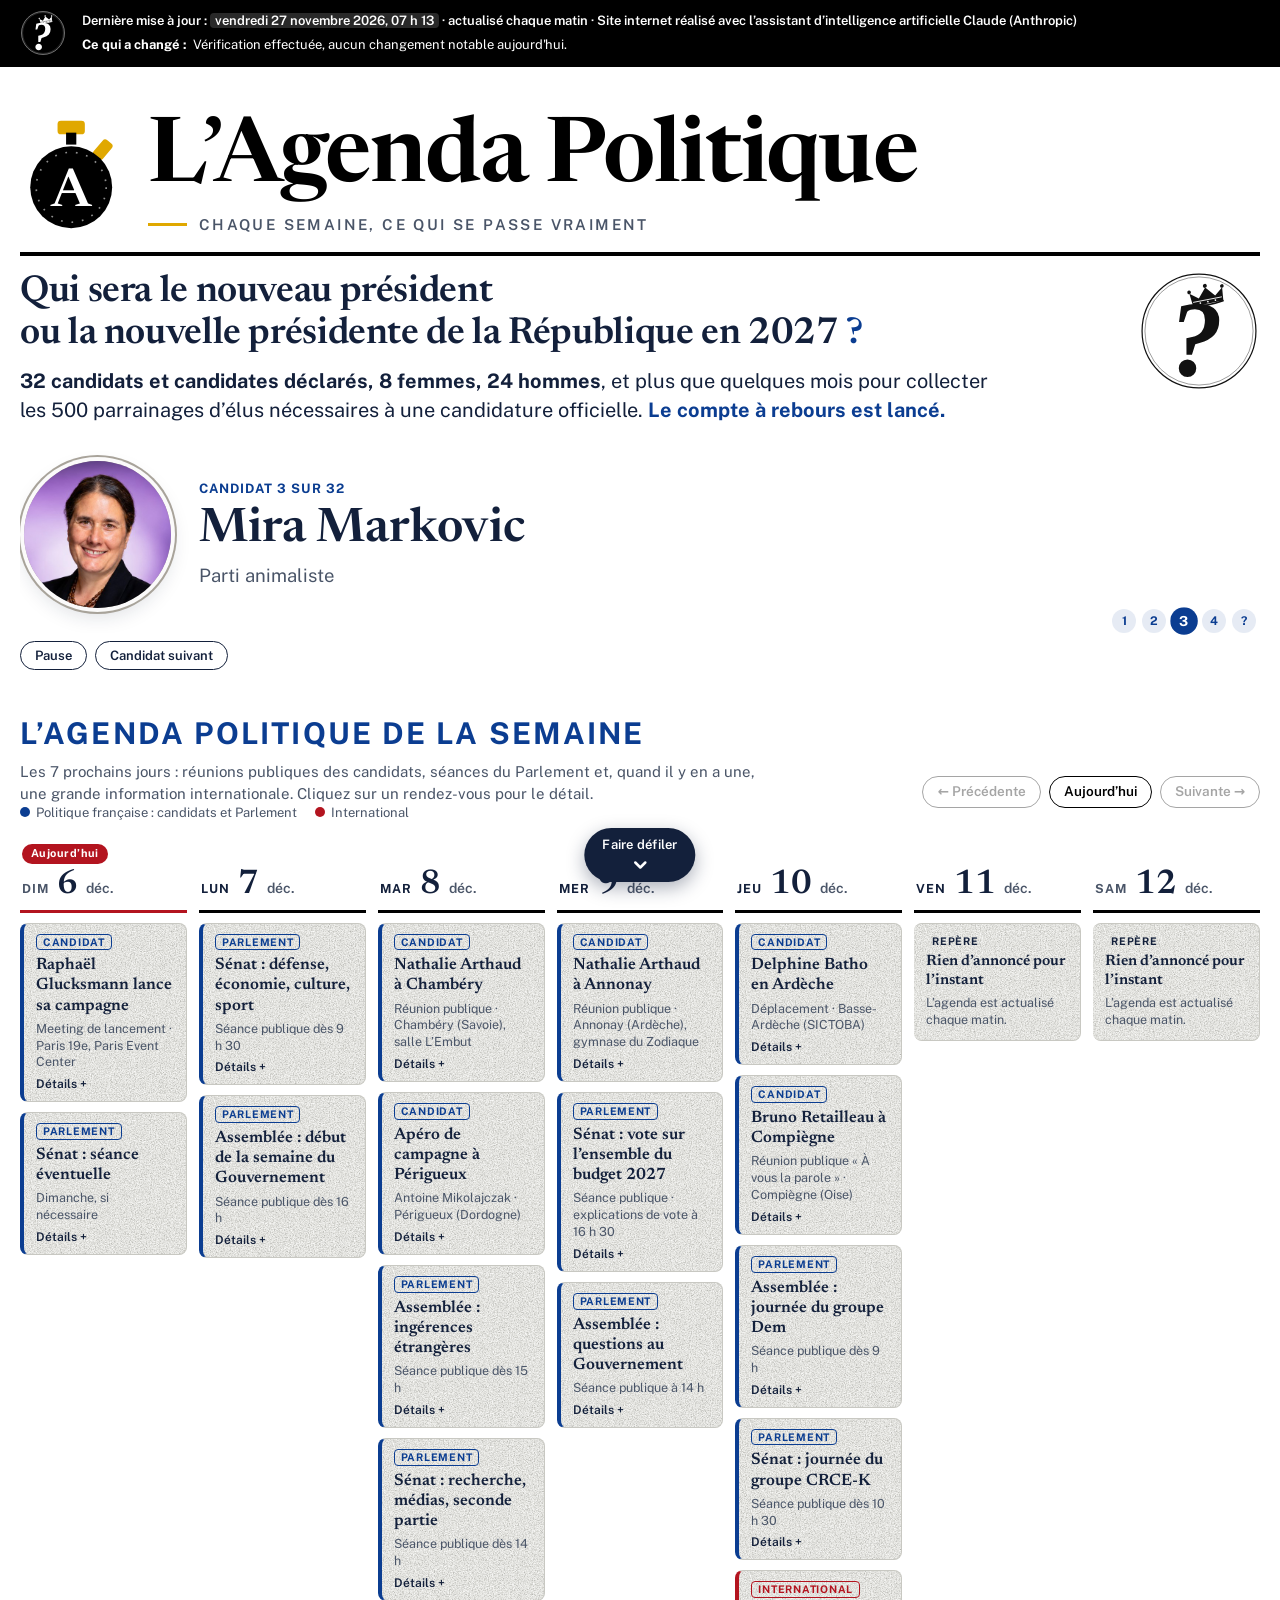
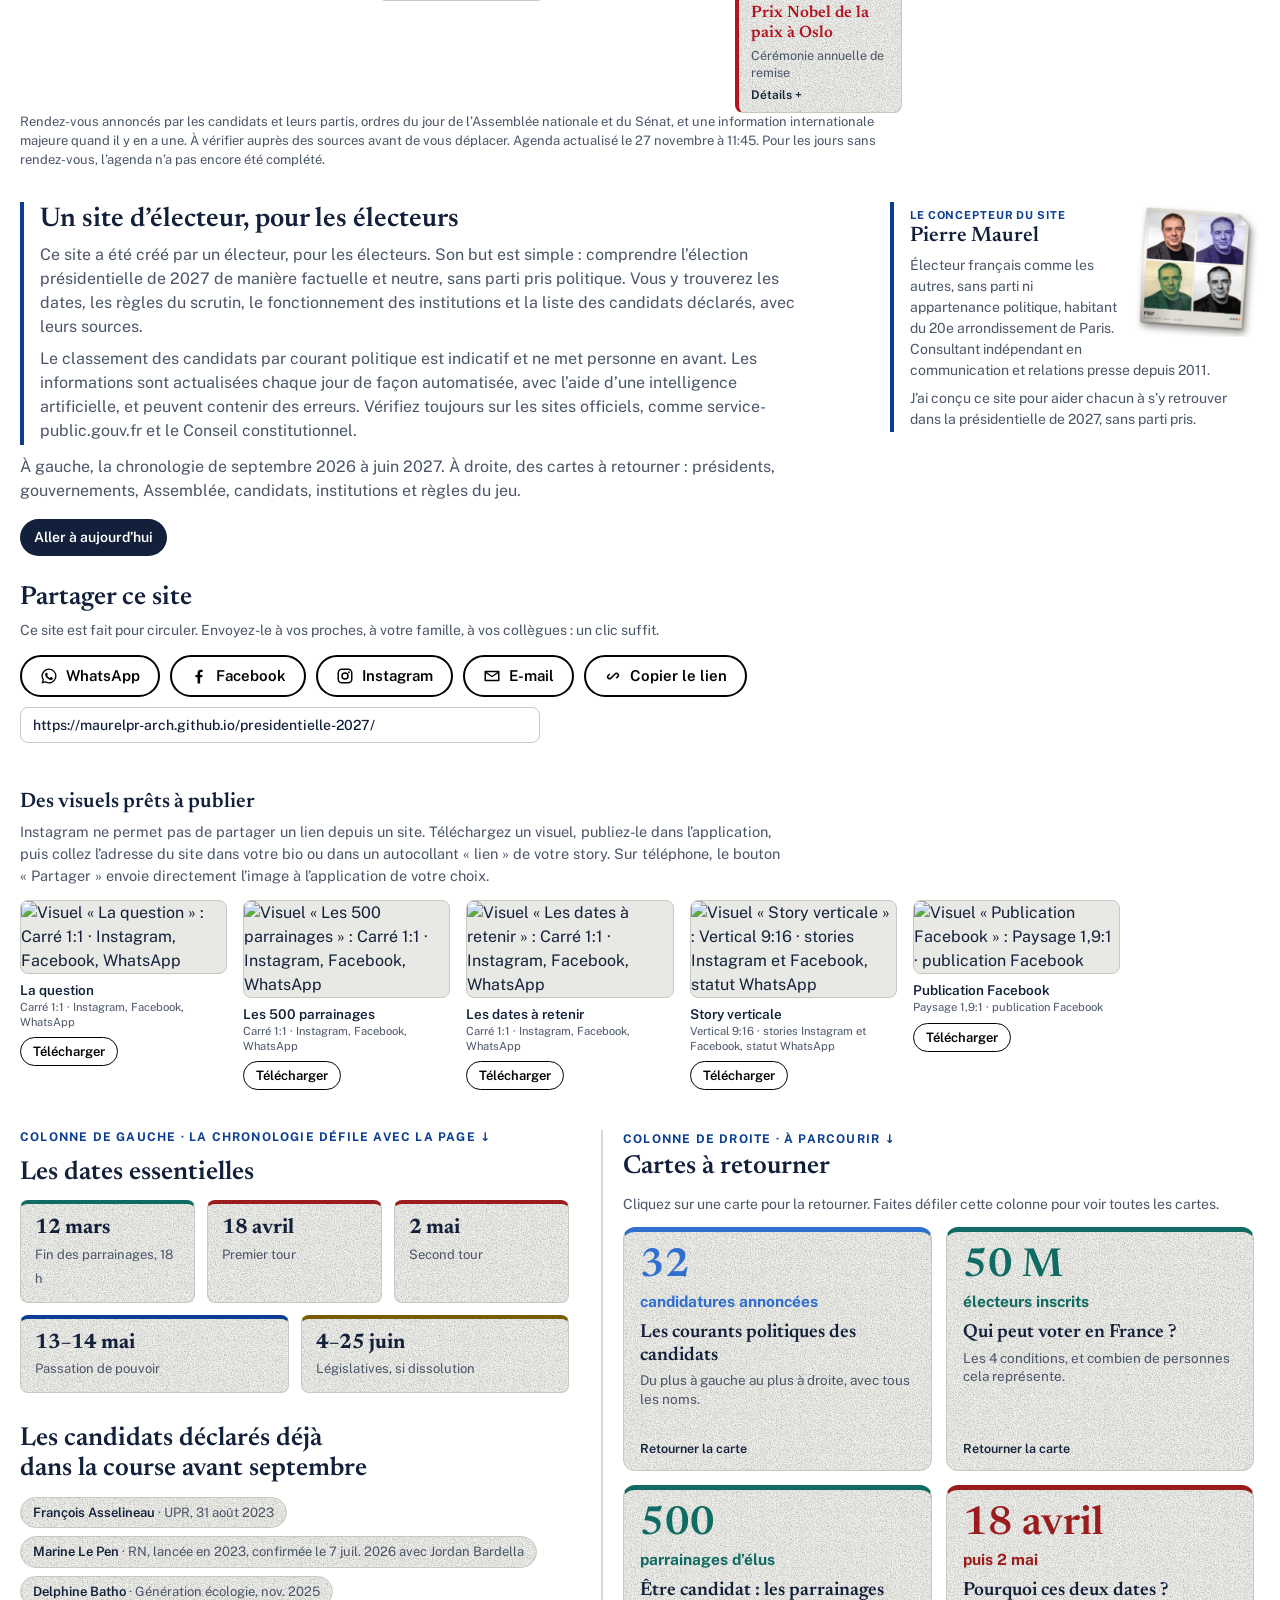
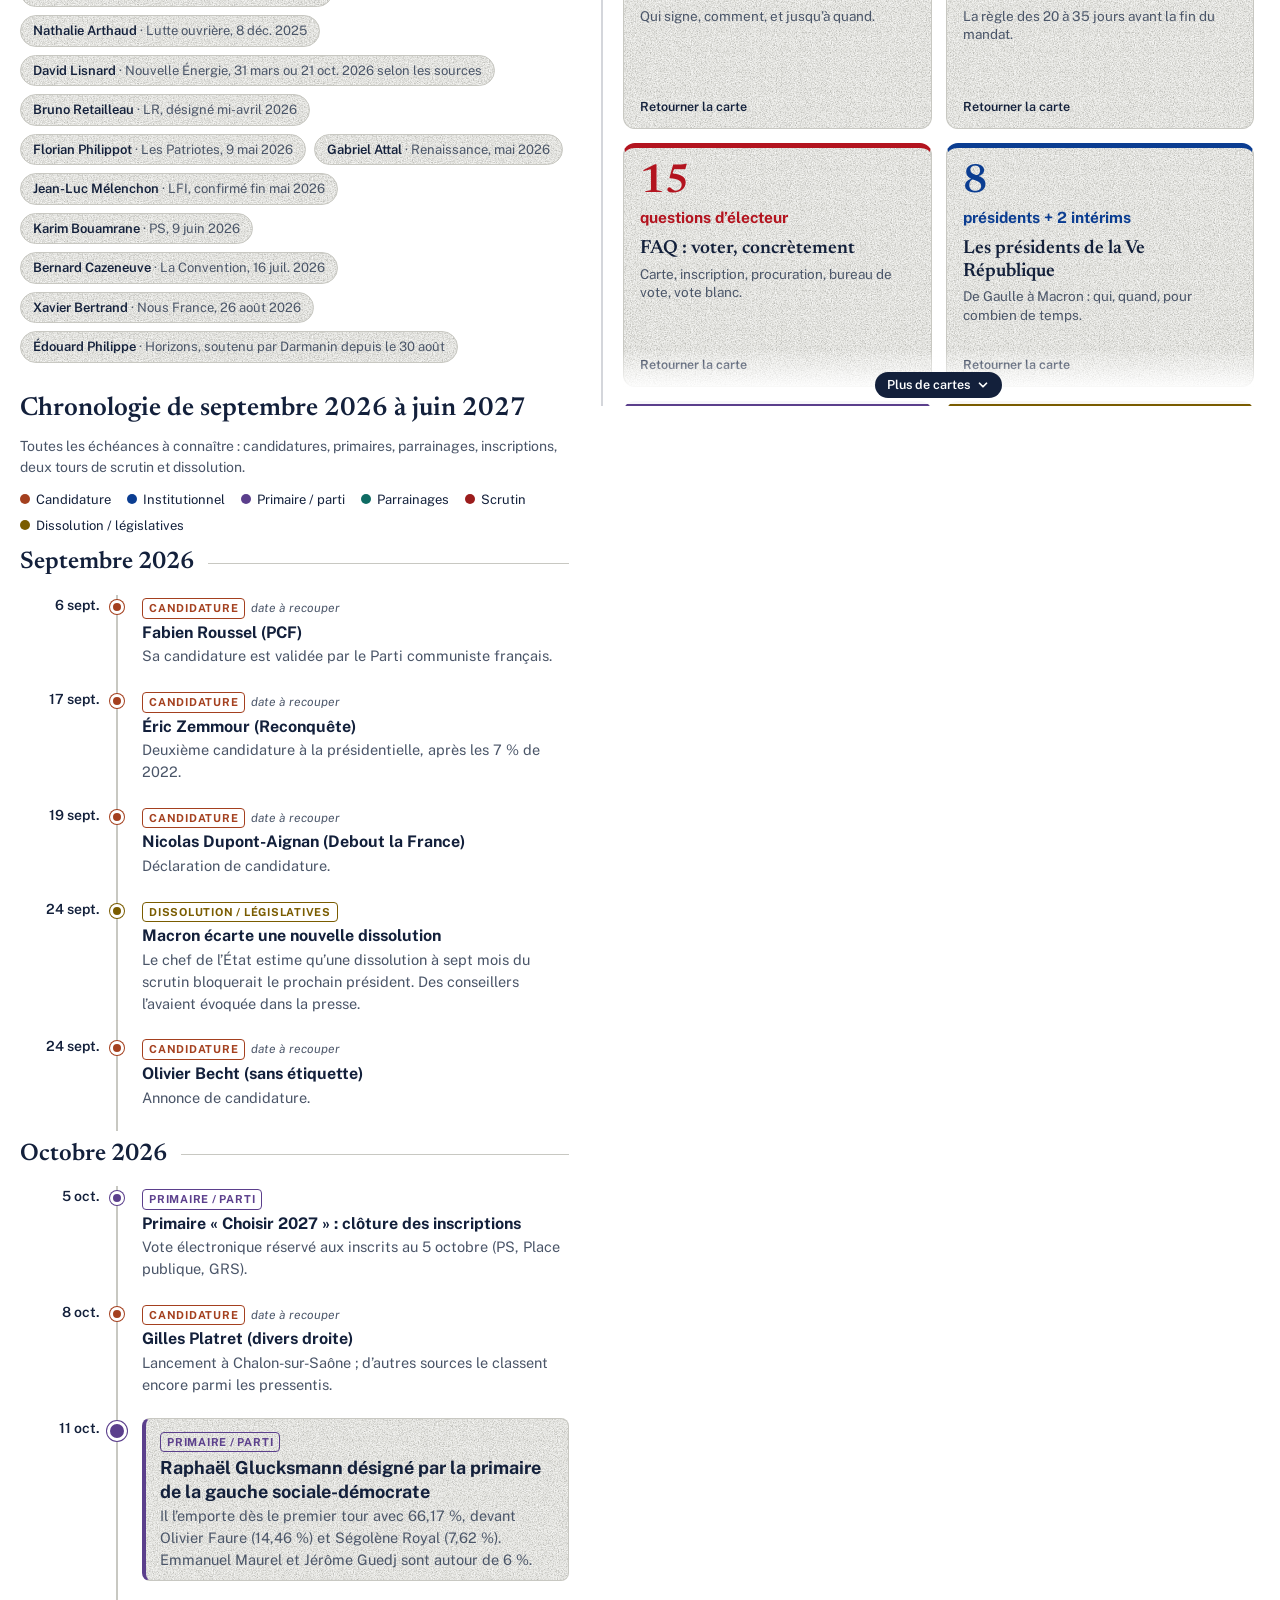
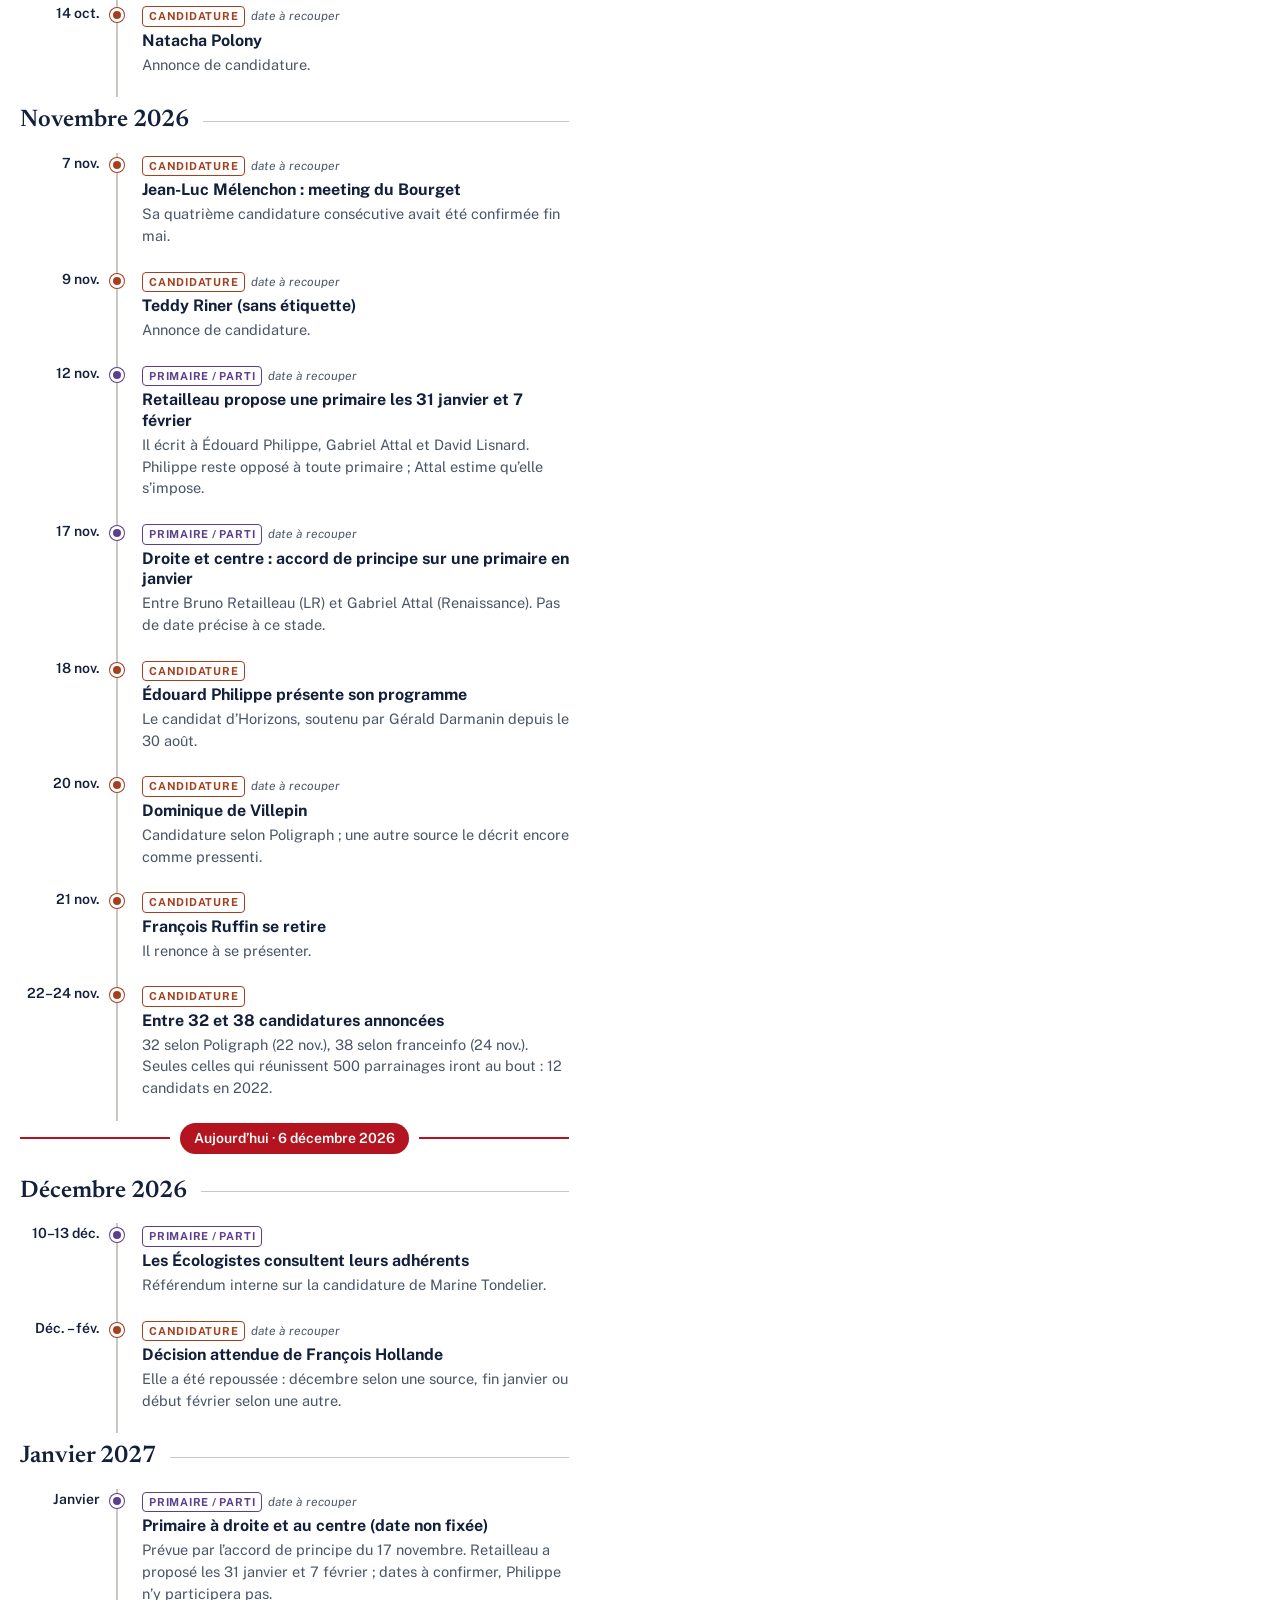
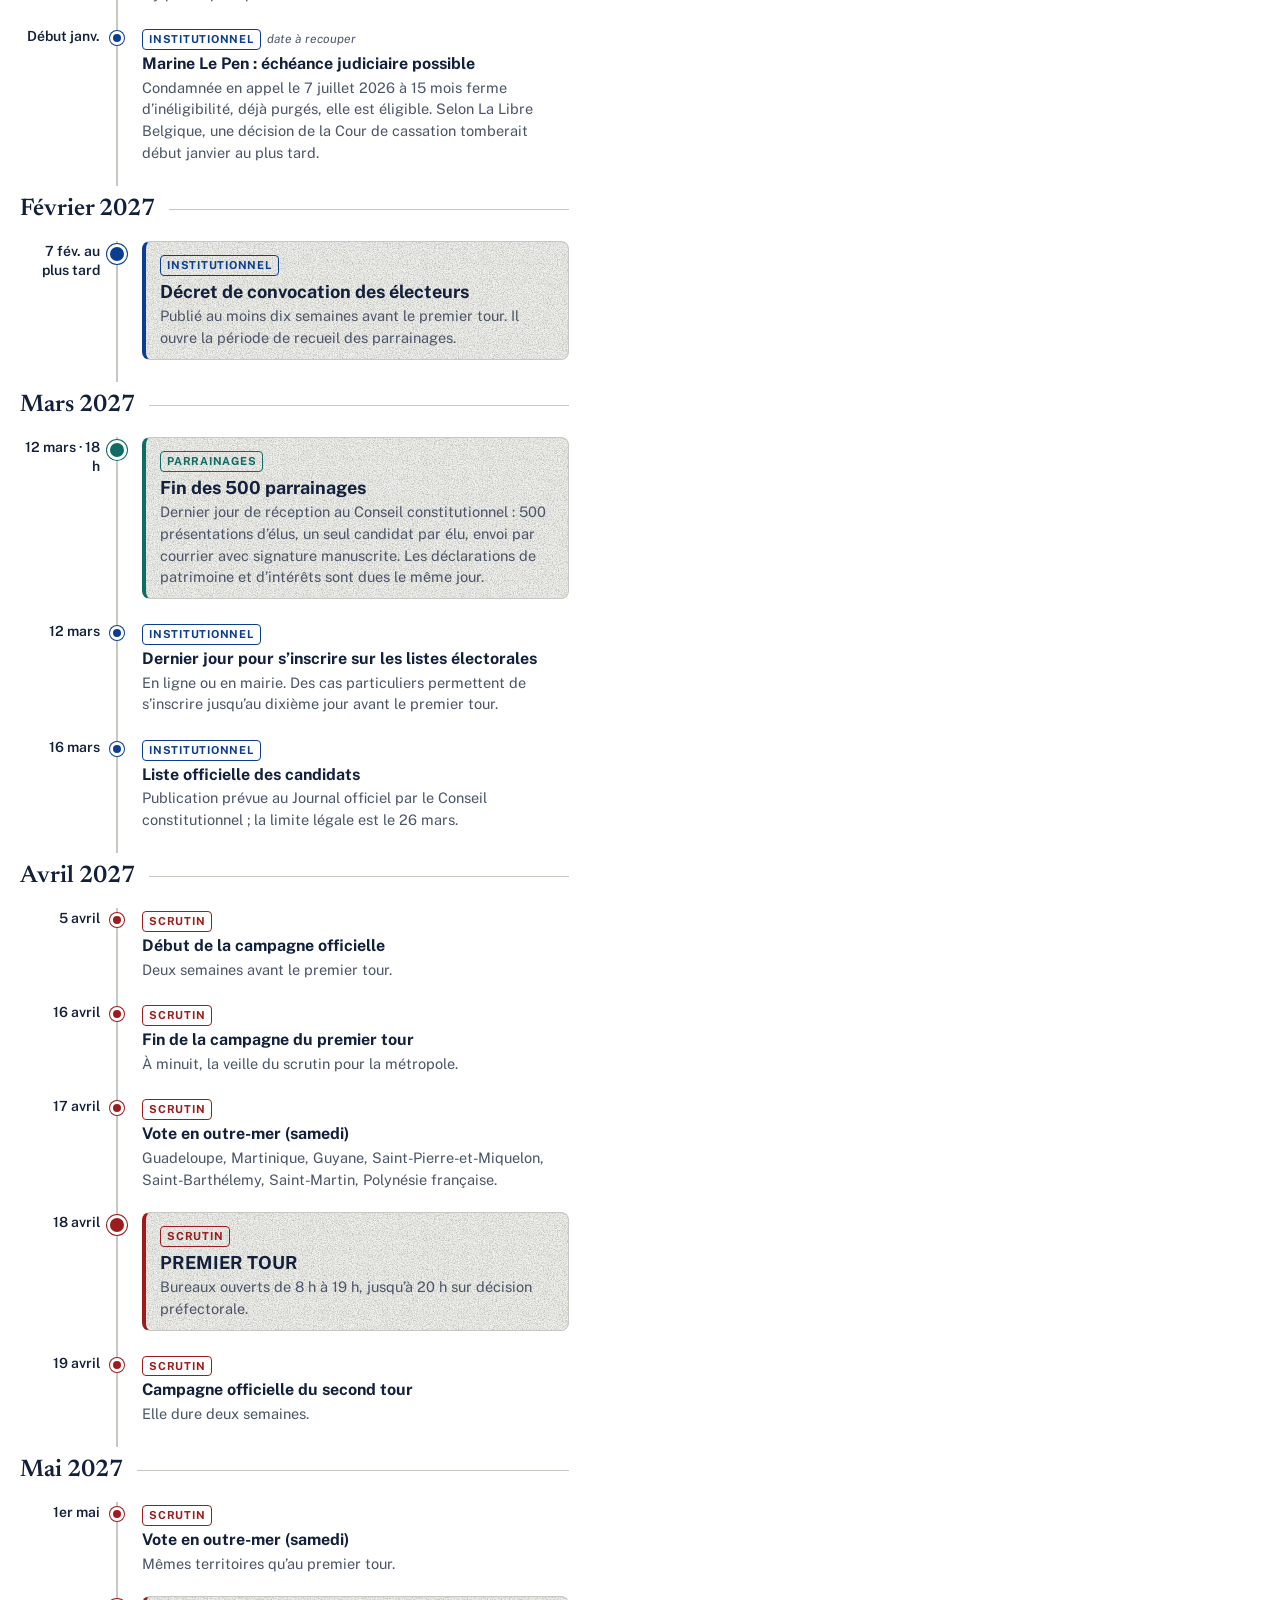
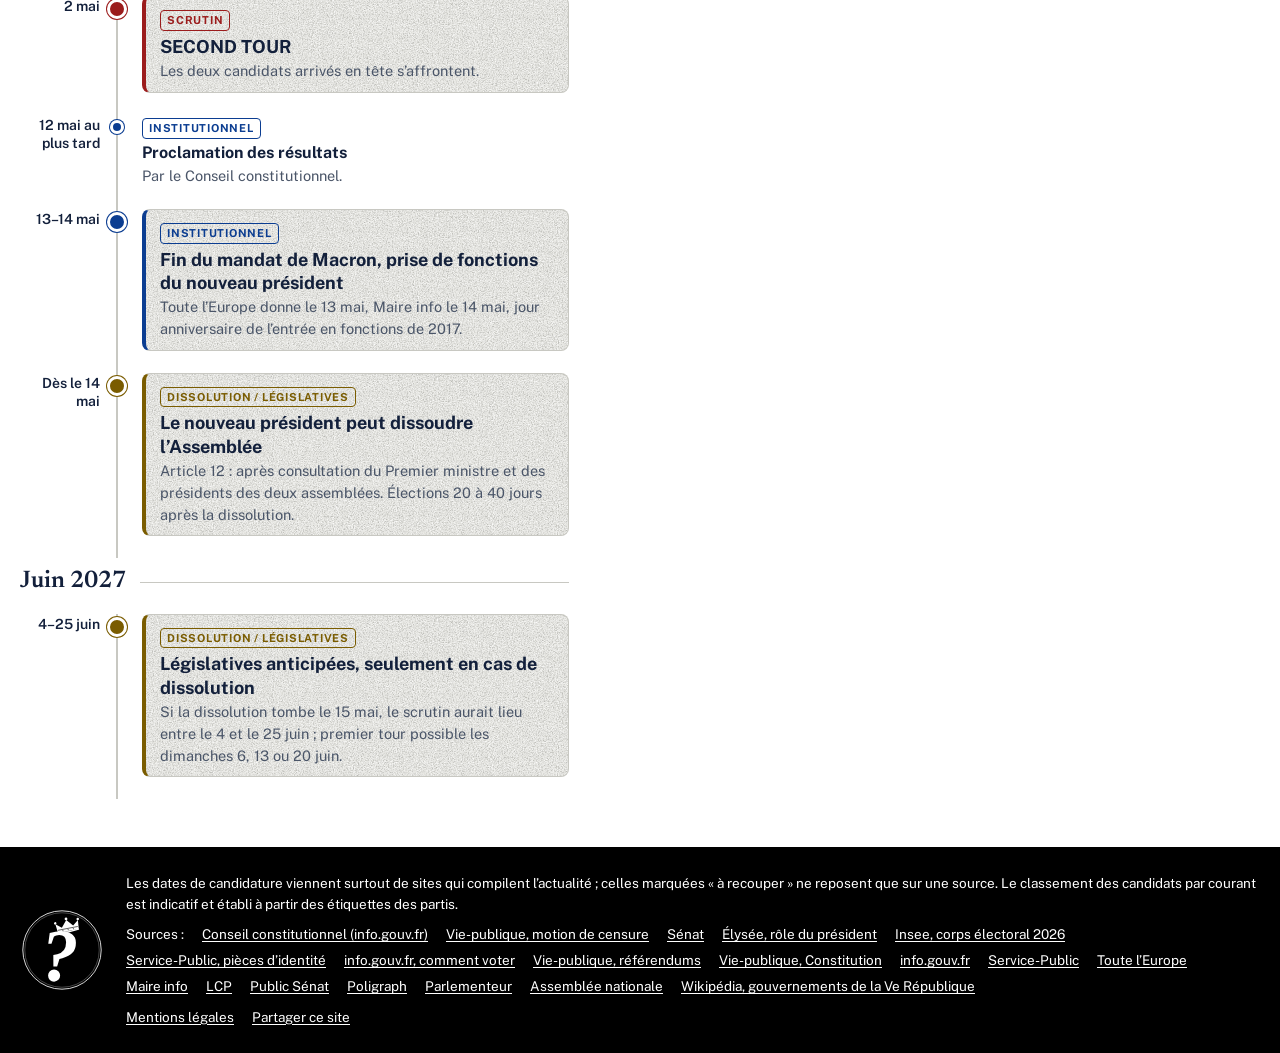
==== index.html @ 16ecc201 "Le macaron devient un chronomètre noir avec boutons dorés Co-Authored-By: Claude Sonnet 5.5 <noreply" ====
<!DOCTYPE html>
<html lang="fr">
<head>
<meta charset="utf-8">
<meta name="viewport" content="width=device-width, initial-scale=1">
<title>Présidentielle 2027 : un site d’électeurs pour les électeurs</title>
<meta name="description" content="Qui sera le nouveau président ou la nouvelle présidente de la République en 2027 ? Les dates, les règles, les candidats déclarés et les institutions, de façon factuelle et neutre.">
<link rel="canonical" href="https://maurelpr-arch.github.io/presidentielle-2027/">
<meta property="og:type" content="website">
<meta property="og:locale" content="fr_FR">
<meta property="og:site_name" content="Un site d’électeurs pour les électeurs">
<meta property="og:title" content="Qui sera le prochain président de la République en 2027 ?">
<meta property="og:description" content="32 candidats déclarés, 500 parrainages à réunir, premier tour le 18 avril. Un site d’électeurs pour les électeurs, factuel et neutre.">
<meta property="og:url" content="https://maurelpr-arch.github.io/presidentielle-2027/">
<meta property="og:image" content="https://maurelpr-arch.github.io/presidentielle-2027/partage/visuel-facebook-paysage.jpg">
<meta property="og:image:width" content="1200">
<meta property="og:image:height" content="630">
<meta property="og:image:alt" content="Qui sera le prochain président de la République ? Logo : un point d’interrogation couronné.">
<meta name="twitter:card" content="summary_large_image">
<link rel="icon" type="image/svg+xml" href="favicon.svg">
<link rel="preconnect" href="https://fonts.googleapis.com">
<link rel="preconnect" href="https://fonts.gstatic.com" crossorigin>
<link href="https://fonts.googleapis.com/css2?family=Newsreader:opsz,wght@6..72,500;6..72,600&family=Public+Sans:wght@400;500;600;700&display=swap" rel="stylesheet">
<style>
/* Plan: papier gris-bleu, encre marine, accent bleu républicain, rouge pour "aujourd'hui".
   Mise en page: chronologie à gauche (défile avec la page), cartes retournables à droite (colonne fixe). */
:root{
  color-scheme: light;
  --bg:#FBF1EC; --card:#FFFFFF; --ink:#13203B; --muted:#4A5568; --line:#D5DAE3;
  --accent:#0B3D91; --red:#B3141F;
  --display:'Newsreader',Georgia,'Times New Roman',serif;
  --body:'Public Sans',system-ui,-apple-system,'Segoe UI',sans-serif;
}
*{box-sizing:border-box}
html{scroll-behavior:smooth}
body{margin:0;background-color:var(--bg);background-image:radial-gradient(900px 600px at 0% 0%,#F9D3DE 0%,transparent 70%),radial-gradient(900px 650px at 100% 5%,#D9D3F6 0%,transparent 70%),radial-gradient(1000px 700px at 0% 100%,#CFEEE0 0%,transparent 70%),radial-gradient(900px 700px at 100% 100%,#FDE0BA 0%,transparent 70%);background-attachment:fixed;color:var(--ink);font-family:var(--body);font-size:16px;line-height:1.5}
h1,h2,h3{font-family:var(--display);font-weight:600;line-height:1.15;text-wrap:balance;margin:0}
a{color:var(--accent)}
:focus-visible{outline:3px solid #F2B90F;outline-offset:2px}
.wrap{max-width:1400px;margin:0 auto;padding:32px 20px 64px}
header.top{display:flex;flex-direction:column;gap:10px;margin-bottom:28px;max-width:860px}
.eyebrow{font-size:13px;letter-spacing:.1em;text-transform:uppercase;font-weight:700;color:var(--accent)}
header.top h1{font-size:clamp(32px,5vw,52px)}
header.top p{margin:0;font-size:18px;color:var(--muted)}
.jump{align-self:flex-start;display:inline-block;margin-top:6px;padding:8px 14px;border-radius:999px;background:var(--ink);color:#fff;text-decoration:none;font-weight:600;font-size:14px}
.layout{display:grid;grid-template-columns:minmax(0,5fr) minmax(0,6fr);gap:32px;align-items:start}
.col-left{display:flex;flex-direction:column;gap:32px;min-width:0}
.col-right{min-width:0;position:sticky;top:12px;max-height:calc(100vh - 24px);overflow:auto;padding:2px 6px 2px 2px}
.section-h{font-size:26px;margin-bottom:12px}
.sub{font-size:14px;color:var(--muted);margin:0 0 12px}

/* dates essentielles */
.keys{display:flex;flex-wrap:wrap;gap:12px}
.key{flex:1 1 140px;min-width:0;background:var(--card);border:1px solid var(--line);border-top:4px solid var(--k);border-radius:8px;padding:12px 14px}
.key b{display:block;font-family:var(--display);font-size:21px;line-height:1.2}
.key span{font-size:13px;color:var(--muted)}
.chips{display:flex;flex-wrap:wrap;gap:8px}
.chip{background:var(--card);border:1px solid var(--line);border-radius:999px;padding:5px 12px;font-size:13px}
.chip b{font-weight:600}.chip span{color:var(--muted)}

/* chronologie */
.legend{display:flex;flex-wrap:wrap;gap:6px 16px;font-size:13px;margin-bottom:14px}
.legend i{display:inline-block;width:10px;height:10px;border-radius:50%;margin-right:6px;vertical-align:baseline}
.month{display:flex;align-items:center;gap:14px;margin:10px 0 18px}
.month h3{font-size:24px;white-space:nowrap}.month hr{flex:1;border:0;height:1px;background:var(--line);margin:0}
.today{display:flex;align-items:center;gap:10px;margin:2px 0 24px;scroll-margin-top:16px}
.today hr{flex:1;border:0;height:2px;background:var(--red);margin:0}
.today span{background:var(--red);color:#fff;font-weight:600;font-size:14px;border-radius:999px;padding:5px 14px;white-space:nowrap}
.ev{display:flex}
.ev .d{width:96px;flex:none;text-align:right;padding:1px 16px 0 0;font-weight:600;font-size:14px;line-height:1.3}
.ev .r{position:relative;flex:1;min-width:0;border-left:2px solid var(--line);padding:0 0 22px 24px}
.ev .dot{position:absolute;box-sizing:border-box;border-radius:50%;border:3px solid var(--bg);background:var(--c);box-shadow:0 0 0 1px var(--c);left:-8px;top:5px;width:14px;height:14px}
.ev.major .dot{width:20px;height:20px;left:-11px;top:3px}
.ev .box{padding-top:0}
.ev.major .box{background:var(--card);border:1px solid var(--line);border-left:4px solid var(--c);border-radius:8px;padding:10px 14px}
.tag{display:inline-block;font-size:11px;letter-spacing:.07em;text-transform:uppercase;font-weight:700;color:var(--c);border:1px solid var(--c);border-radius:4px;padding:1px 6px;margin-bottom:4px}
.recheck{font-size:12px;font-style:italic;color:var(--muted);margin-left:6px}
.ev h4{margin:0;font-size:16px;line-height:1.3}.ev.major h4{font-size:18px}
.ev p{margin:2px 0 0;font-size:14.5px;color:var(--muted)}

/* cartes retournables */
.flips{display:grid;grid-template-columns:repeat(2,minmax(0,1fr));gap:14px}
.flip{perspective:1600px;height:218px;transition:height .45s ease}
.flip.is-flipped{grid-column:1/-1;height:min(600px,calc(100vh - 56px))}
.flip-inner{position:relative;width:100%;height:100%;transform-style:preserve-3d;transition:transform .6s ease}
.flip.is-flipped .flip-inner{transform:rotateY(180deg)}
.face{position:absolute;inset:0;border-radius:12px;background:var(--card);border:1px solid var(--line);backface-visibility:hidden;-webkit-backface-visibility:hidden;overflow:hidden}
.front{border-top:5px solid var(--a)}
.front-btn{all:unset;box-sizing:border-box;cursor:pointer;display:flex;flex-direction:column;gap:2px;width:100%;height:100%;padding:14px 16px 12px}
.front-btn:hover .fhint{color:var(--accent);text-decoration:underline}
.front-btn:focus-visible{outline:3px solid #F2B90F;outline-offset:-3px;border-radius:8px}
.fig{font-family:var(--display);font-weight:600;font-size:40px;line-height:1.05;color:var(--a)}
.figl{font-size:12px;letter-spacing:.06em;text-transform:uppercase;font-weight:700;color:var(--muted)}
.ft{font-family:var(--display);font-weight:600;font-size:19px;line-height:1.2;margin-top:8px}
.fteaser{font-size:13.5px;color:var(--muted);line-height:1.4;margin-top:2px}
.fhint{margin-top:auto;font-size:12.5px;font-weight:600;color:var(--ink)}
.back{transform:rotateY(180deg);display:flex;flex-direction:column;border-top:5px solid var(--a)}
.bh{display:flex;align-items:center;justify-content:space-between;gap:12px;padding:12px 16px;border-bottom:1px solid var(--line)}
.bh h3{font-size:21px}
.close{all:unset;cursor:pointer;box-sizing:border-box;font-size:14px;font-weight:600;padding:7px 14px;border:1px solid var(--ink);border-radius:999px}
.close:hover{background:var(--ink);color:#fff}.close:focus-visible{outline:3px solid #F2B90F;outline-offset:2px}
.bb{flex:1;overflow:auto;padding:14px 16px 18px;font-size:15px}
.bb p{margin:0 0 10px}.bb ul{margin:0 0 10px;padding-left:20px}.bb li{margin-bottom:4px}
.bb h4{font-family:var(--display);font-size:17px;margin:14px 0 6px}
.note{font-size:13px;color:var(--muted)}
.row{display:flex;gap:10px;padding:8px 0;border-bottom:1px solid var(--line)}
.row:last-child{border-bottom:0}
.row .n{font-weight:600}
.row .m{font-size:13.5px;color:var(--muted)}
.row.interim{color:var(--muted);font-style:italic}
.gov-group{font-family:var(--display);font-weight:600;font-size:16px;margin:14px 0 4px;padding-top:8px;border-top:2px solid var(--ink)}
.gov-group:first-of-type{margin-top:6px}
.gov{display:grid;grid-template-columns:minmax(0,1.3fr) minmax(0,1.2fr) minmax(0,1fr);gap:8px;align-items:center;padding:5px 0;border-bottom:1px solid var(--line);font-size:14px}
.gov small{color:var(--muted);font-size:13px}
.bar{height:8px;border-radius:4px;background:#E7EAF1;position:relative}
.bar i{position:absolute;left:0;top:0;bottom:0;border-radius:4px 4px 4px 4px;background:var(--a)}
.gov .cnt{display:flex;align-items:center;gap:8px}.gov .cnt b{min-width:24px;text-align:right;font-variant-numeric:tabular-nums}.gov .cnt .bar{flex:1}
.stats{display:flex;flex-wrap:wrap;gap:8px;margin-bottom:6px}
.stat{background:#EEF1F7;border-radius:8px;padding:8px 12px;font-size:13px}.stat b{display:block;font-size:20px;font-family:var(--display)}

/* donuts */
.dwrap{display:flex;flex-wrap:wrap;gap:20px;align-items:flex-start}
.donut{position:relative;width:min(260px,100%);flex:none}
.donut svg{display:block;width:100%;height:auto}
.donut .seg{cursor:pointer;transition:opacity .15s}
.donut.hasfocus .seg:not(.on){opacity:.3}
.dcenter{position:absolute;inset:0;display:flex;flex-direction:column;align-items:center;justify-content:center;text-align:center;pointer-events:none;padding:0 62px}
.dcenter b{font-family:var(--display);font-size:22px;line-height:1.15}.dcenter span{font-size:12.5px;color:var(--muted);line-height:1.3}
.dlegend{flex:1 1 220px;min-width:0;display:flex;flex-direction:column;gap:2px}
.lg{all:unset;cursor:pointer;box-sizing:border-box;display:grid;grid-template-columns:14px minmax(0,1fr) auto auto;gap:8px;align-items:center;padding:5px 6px;border-radius:6px;font-size:14px;width:100%}
.lg:hover,.lg.on{background:#EAEEF6}.lg:focus-visible{outline:3px solid #F2B90F;outline-offset:-2px}
.lg i{width:14px;height:14px;border-radius:3px;background:var(--c)}
.lg em{font-style:normal;color:var(--muted);font-size:12.5px;display:block}
.lg b{font-variant-numeric:tabular-nums;text-align:right}.lg span.p{font-size:12.5px;color:var(--muted);min-width:42px;text-align:right;font-variant-numeric:tabular-nums}
.cgroup{margin-top:14px}
.cgroup h4{display:flex;align-items:center;gap:8px;margin:0 0 6px;font-size:16px}
.cgroup h4 i{width:14px;height:14px;border-radius:3px;background:var(--c);display:inline-block}
.cgroup h4 span{font-family:var(--body);font-weight:500;font-size:13px;color:var(--muted)}
.hbar{display:grid;grid-template-columns:120px minmax(0,1fr) 54px;gap:8px;align-items:center;padding:3px 0;font-size:14px}
.hbar .bar{height:14px}.hbar b{text-align:right;font-variant-numeric:tabular-nums;font-weight:600}
.src{font-size:12.5px;color:var(--muted)}
footer.foot{margin-top:40px;border-top:1px solid var(--line);padding-top:18px;font-size:13.5px;color:var(--muted);display:flex;flex-direction:column;gap:8px}
footer.foot .links{display:flex;flex-wrap:wrap;gap:6px 18px}

@media (max-width:1000px){
  .layout{grid-template-columns:minmax(0,1fr)}
  .col-right{position:static;max-height:none;overflow:visible;order:-1;padding:0}
}
@media (max-width:560px){
  .flips{grid-template-columns:minmax(0,1fr)}
  .ev .d{width:76px;padding-right:10px;font-size:13px}
  .gov{grid-template-columns:minmax(0,1fr) minmax(0,1fr)}.gov .cnt{grid-column:1/-1}
  .hbar{grid-template-columns:96px minmax(0,1fr) 50px}
}
@media (prefers-reduced-motion:reduce){
  html{scroll-behavior:auto}
  .flip,.flip-inner,.donut .seg{transition:none}
}

.faq details{border-bottom:1px solid var(--line);padding:2px 0}
.faq summary{cursor:pointer;font-weight:600;padding:9px 0;list-style:none;display:flex;gap:10px;align-items:baseline}
.faq summary::-webkit-details-marker{display:none}
.faq summary::before{content:"+";font-family:var(--display);font-size:20px;line-height:1;width:14px;color:var(--accent);flex:none}
.faq details[open] summary::before{content:"\2212"}
.faq summary:focus-visible{outline:3px solid #F2B90F;outline-offset:2px}
.faq .ans{padding:0 0 10px 24px;color:var(--ink)}
.faq .ans p{margin:0 0 8px}
.faq .grp{font-family:var(--display);font-weight:600;font-size:17px;margin:16px 0 2px}
.faq .grp:first-child{margin-top:0}
.cond{display:grid;grid-template-columns:36px minmax(0,1fr);gap:4px 12px;padding:8px 0;border-bottom:1px solid var(--line)}
.cond .no{font-family:var(--display);font-weight:600;font-size:24px;color:var(--a);line-height:1}
.split{display:flex;height:22px;border-radius:4px;overflow:hidden;gap:2px;margin:8px 0 6px}
.split i{display:block;min-width:4px}
.splitl{display:flex;flex-wrap:wrap;gap:4px 16px;font-size:13px;color:var(--muted);margin-bottom:10px}
.splitl span::before{content:"";display:inline-block;width:10px;height:10px;border-radius:2px;background:var(--c);margin-right:6px}

.ref{padding:9px 0;border-bottom:1px solid var(--line)}
.ref:last-of-type{border-bottom:0}
.ref .top{display:flex;gap:10px;align-items:baseline;justify-content:space-between}
.ref .top b{font-variant-numeric:tabular-nums}
.ref .res{font-size:13px;font-weight:600;white-space:nowrap;font-variant-numeric:tabular-nums}
.ref .res.yes{color:#0F6B63}.ref .res.no{color:#B3141F}
.ref .subj{font-size:14px;color:var(--ink);margin:1px 0 6px}
.ref .meter{position:relative;height:10px;border-radius:5px;background:#E7EAF1;overflow:hidden}
.ref .meter i{position:absolute;left:0;top:0;bottom:0;background:var(--c)}
.ref .meter u{position:absolute;left:50%;top:-1px;bottom:-1px;width:2px;background:var(--ink);text-decoration:none}
.ref .why{font-size:13px;color:var(--muted);margin-top:4px}

.majbox{background:var(--card);border:1px solid var(--line);border-left:5px solid #2E8F6B;border-radius:8px;padding:12px 16px;display:flex;flex-direction:column;gap:6px}
.maj{margin:0;font-size:15px;font-weight:600;color:var(--ink)}
.maj time{background:#DDF3E8;border-radius:4px;padding:1px 8px}
header.top .changes{font-size:14.5px;color:var(--ink)}
header.top .changes b{font-weight:700}
.changes ul{margin:2px 0 0;padding-left:20px}.changes li{margin-bottom:2px}
.edito{background:var(--card);border:1px solid var(--line);border-left:5px solid var(--accent);border-radius:8px;padding:14px 18px;margin-top:4px}
.edito h2{font-size:22px;margin-bottom:6px}
.edito p{margin:0 0 8px;font-size:15.5px;color:var(--ink)}
.edito p:last-child{margin-bottom:0;color:var(--muted);font-size:14.5px}
header.top .intro{font-size:16px}

/* Titre principal + logo à sa droite */
.hero-top{display:flex;align-items:flex-start;gap:32px}
.hero-top .hero-text{flex:1 1 auto;min-width:0}
.hero-top .hero-logo{flex:none;width:clamp(150px,17vw,250px);height:auto;margin:-2px 0 0}
@media (max-width:760px){.hero-top .hero-logo{display:none}}

/* Bandeau noir : logo blanc à gauche, centré en hauteur, texte à sa droite.
   « #majbox » dans le sélecteur pour l'emporter sur les règles de defiler.css. */
html body header.top>#majbox{display:grid;grid-template-columns:auto minmax(0,1fr);column-gap:16px;row-gap:3px;align-items:center}
html body header.top>#majbox .maj-logo{grid-column:1;grid-row:1/span 2;align-self:center;width:46px;height:46px;display:block}
html body header.top>#majbox .maj{grid-column:2}
html body header.top>#majbox .changes{grid-column:2}
@media (max-width:560px){html body header.top>#majbox .maj-logo{width:36px;height:36px}}

/* Pied de page noir, sur toute la largeur de la page : texte blanc, logo blanc à gauche, texte à sa droite. */
html body .wrap{padding-bottom:0}
html body footer.foot{
  box-sizing:border-box;position:relative;left:50%;width:100vw;max-width:none;
  margin:48px 0 0 -50vw;border:0;
  padding:26px max(20px,calc((100vw - 1400px)/2 + 20px));
  background:#000;color:#fff;
  display:grid;grid-template-columns:auto minmax(0,1fr);column-gap:22px;row-gap:10px;align-items:center;
}
html body footer.foot .foot-logo{grid-column:1;grid-row:1/span 3;align-self:center;width:84px;height:84px;display:block}
html body footer.foot>div{grid-column:2;color:#fff}
html body footer.foot a{color:#fff;text-decoration:underline;text-underline-offset:2px}
@media (max-width:560px){
  html body footer.foot{column-gap:14px}
  html body footer.foot .foot-logo{width:56px;height:56px}
}
</style>
<link rel="stylesheet" href="auteur.css">
<link rel="stylesheet" href="defiler.css">
<link rel="stylesheet" href="hero.css">
<link rel="stylesheet" href="partage.css">
<link rel="stylesheet" href="agenda.css">
<link rel="stylesheet" href="brand.css">
</head>
<body>
<div class="wrap">
  <header class="top">
    <div class="majbox" id="majbox">
      <img class="maj-logo" src="logo-blanc.svg" alt="" width="46" height="46">
      <p class="maj">Dernière mise à jour : <time id="maj" datetime="2026-11-25T18:07+01:00">mercredi 25 novembre 2026, 18 h 07</time> · actualisé chaque matin · Site internet réalisé avec l’assistant d’intelligence artificielle Claude (Anthropic)</p>
      <div class="changes"><b>Ce qui a changé :</b><div id="changes">Mise en place de la mise à jour quotidienne et nouvelle apparence du site.</div></div>
    </div>

    <div class="brand">
      <svg class="brand-mark" viewBox="0 0 60 66" role="img" aria-label="Logo de L’Agenda Politique : un chronomètre noir avec la lettre A et des boutons dorés"><rect class="brand-dot" x="22" y="1" width="16" height="8" rx="2"/><rect x="27" y="8" width="6" height="7" fill="#000"/><rect class="brand-dot" x="45" y="12" width="7" height="12" rx="2" transform="rotate(40 48.500 18)"/><circle cx="30" cy="40" r="24" fill="#000"/><circle cx="30" cy="40" r="20.500" fill="none" stroke="#fff" stroke-width="1" stroke-dasharray="1 5.200" opacity=".55"/><text x="30" y="51" text-anchor="middle" font-family="Newsreader,Georgia,serif" font-weight="600" font-size="32" fill="#fff">A</text></svg>
      <div class="brand-txt">
        <h1 class="brand-name">L’Agenda Politique</h1>
        <p class="brand-sub"><span></span>Chaque semaine, ce qui se passe vraiment</p>
      </div>
    </div>

    <section class="hero" aria-labelledby="h-hero">
      <div class="hero-top">
        <div class="hero-text">
          <h2 class="hero-q" id="h-hero">Qui sera le nouveau président<br>ou la nouvelle présidente de la République en&nbsp;2027<span class="hero-qm">&nbsp;?</span></h2>
          <p class="hero-sub"><b>32 candidats et candidates déclarés, 8 femmes, 24 hommes</b>, et plus que quelques mois pour collecter les 500 parrainages d’élus nécessaires à une candidature officielle. <span class="hero-go">Le compte à rebours est lancé.</span></p>
        </div>
        <img class="hero-logo" src="logo.svg" alt="Logo du site : un point d’interrogation couronné" width="600" height="600">
      </div>
      <div class="hero-box">
        <div class="hero-stage" id="hero-stage" aria-hidden="true"></div>
        <div class="hero-steps" id="hero-steps" aria-hidden="true"></div>
      </div>
      <p class="sr-only">Animation : les candidatures annoncées défilent une à une, dans un ordre aléatoire, sans mise en avant. La liste complète est dans la carte « Les courants politiques des candidats ».</p>
      <div class="hero-ctl">
        <button type="button" id="hero-play" aria-label="Mettre en pause ou relancer le défilé des candidats">Pause</button>
        <button type="button" id="hero-next">Candidat suivant</button>
      </div>
    </section>

    <h2 class="eyebrow" id="h-agenda">L’agenda politique de la semaine</h2>
    <section class="agenda" aria-labelledby="h-agenda">
      <div class="ag-bar">
        <div>
          <p class="ag-sub">Les 7 prochains jours : réunions publiques des candidats, séances du Parlement et, quand il y en a une, une grande information internationale. Cliquez sur un rendez-vous pour le détail.</p>
          <p class="ag-key"><span class="c-candidat"><i></i>Politique française : candidats et Parlement</span><span class="c-international"><i></i>International</span></p>
        </div>
        <div class="ag-nav">
          <button type="button" class="ag-btn" id="ag-prev" aria-label="Semaine précédente">← Précédente</button>
          <button type="button" class="ag-btn" id="ag-now">Aujourd’hui</button>
          <button type="button" class="ag-btn" id="ag-next" aria-label="Semaine suivante">Suivante →</button>
        </div>
      </div>
      <div class="ag-track" id="ag-track" aria-live="polite"></div>
      <p class="ag-note" id="ag-note"></p>
      <noscript><p class="ag-note">L’agenda de la semaine demande JavaScript pour s’afficher.</p></noscript>
    </section>


    <div class="edito-row">
      <section class="edito" aria-labelledby="h-edito">
        <h2 id="h-edito">Un site d’électeur, pour les électeurs</h2>
        <p>Ce site a été créé par un électeur, pour les électeurs. Son but est simple : comprendre l’élection présidentielle de 2027 de manière factuelle et neutre, sans parti pris politique. Vous y trouverez les dates, les règles du scrutin, le fonctionnement des institutions et la liste des candidats déclarés, avec leurs sources.</p>
        <p>Le classement des candidats par courant politique est indicatif et ne met personne en avant. Les informations sont actualisées chaque jour de façon automatisée, avec l’aide d’une intelligence artificielle, et peuvent contenir des erreurs. Vérifiez toujours sur les sites officiels, comme service-public.gouv.fr et le Conseil constitutionnel.</p>
      </section>
      <aside class="auteur" aria-label="À propos du concepteur du site">
        <img src="pierre-maurel.jpg" alt="Portraits de Pierre Maurel, concepteur du site" width="640" height="677" onerror="this.remove()">
        <div class="role">Le concepteur du site</div>
        <h2>Pierre Maurel</h2>
        <p>Électeur français comme les autres, sans parti ni appartenance politique, habitant du 20e arrondissement de Paris. Consultant indépendant en communication et relations presse depuis 2011.</p>
        <p>J’ai conçu ce site pour aider chacun à s’y retrouver dans la présidentielle de 2027, sans parti pris.</p>
      </aside>
    </div>
    <p class="intro">À gauche, la chronologie de septembre 2026 à juin 2027. À droite, des cartes à retourner : présidents, gouvernements, Assemblée, candidats, institutions et règles du jeu.</p>
    <a class="jump" href="#aujourdhui">Aller à aujourd’hui</a>
  </header>

  <section class="partage" id="partager" aria-labelledby="h-partage">
    <h2 class="section-h" id="h-partage">Partager ce site</h2>
    <p class="sub">Ce site est fait pour circuler. Envoyez-le à vos proches, à votre famille, à vos collègues : un clic suffit.</p>
    <div class="share-btns">
      <a class="sbtn" href="https://wa.me/?text=Qui%20sera%20le%20prochain%20pr%C3%A9sident%20ou%20la%20prochaine%20pr%C3%A9sidente%20de%20la%20R%C3%A9publique%20en%202027%20%3F%20Un%20site%20d%E2%80%99%C3%A9lecteurs%20pour%20les%20%C3%A9lecteurs%2C%20factuel%20et%20neutre%20%3A%20https%3A%2F%2Fmaurelpr-arch.github.io%2Fpresidentielle-2027%2F" target="_blank" rel="noopener"><svg viewBox="0 0 24 24" aria-hidden="true"><path d="M12 2a10 10 0 0 0-8.6 15.1L2 22l5-1.3A10 10 0 1 0 12 2Zm0 18.2a8.2 8.2 0 0 1-4.2-1.2l-.3-.2-3 .8.8-2.9-.2-.3A8.2 8.2 0 1 1 12 20.200Zm4.500-6.100c-.2-.1-1.500-.7-1.700-.8-.2-.1-.4-.1-.6.1l-.8 1c-.1.200-.3.200-.5.100a6.700 6.700 0 0 1-3.300-2.900c-.2-.4.200-.4.700-1.300.1-.2 0-.3 0-.5l-.8-1.800c-.2-.5-.4-.4-.6-.4h-.5a1 1 0 0 0-.7.300 3 3 0 0 0-.9 2.200c0 1.300.9 2.500 1 2.700.1.200 1.800 2.800 4.400 3.900 1.600.7 2.300.7 3.100.6.500-.1 1.500-.6 1.800-1.200.2-.6.2-1.100.2-1.200-.1-.1-.3-.2-.5-.3Z"/></svg>WhatsApp</a>
      <a class="sbtn" href="https://www.facebook.com/sharer/sharer.php?u=https%3A%2F%2Fmaurelpr-arch.github.io%2Fpresidentielle-2027%2F" target="_blank" rel="noopener"><svg viewBox="0 0 24 24" aria-hidden="true"><path d="M13.500 22v-8.200h2.800l.4-3.300h-3.200V8.400c0-.9.300-1.600 1.600-1.600h1.700V3.900c-.3 0-1.300-.1-2.500-.1-2.500 0-4.200 1.500-4.200 4.300v2.400H7.300v3.300h2.800V22h3.400Z"/></svg>Facebook</a>
      <a class="sbtn" href="#visuels"><svg viewBox="0 0 24 24" aria-hidden="true"><path d="M7.800 2h8.400A5.800 5.800 0 0 1 22 7.800v8.400a5.800 5.800 0 0 1-5.800 5.800H7.800A5.800 5.800 0 0 1 2 16.200V7.800A5.800 5.800 0 0 1 7.800 2Zm-.2 2A3.600 3.600 0 0 0 4 7.600v8.800A3.600 3.600 0 0 0 7.600 20h8.800a3.600 3.600 0 0 0 3.600-3.600V7.600A3.600 3.600 0 0 0 16.400 4H7.600ZM12 7a5 5 0 1 1 0 10 5 5 0 0 1 0-10Zm0 2a3 3 0 1 0 0 6 3 3 0 0 0 0-6Zm5.200-3.200a1.200 1.200 0 1 1 0 2.400 1.200 1.200 0 0 1 0-2.400Z"/></svg>Instagram</a>
      <a class="sbtn" href="mailto:?subject=Pr%C3%A9sidentielle%202027%20%3A%20un%20site%20d%E2%80%99%C3%A9lecteurs%20pour%20les%20%C3%A9lecteurs&amp;body=Qui%20sera%20le%20prochain%20pr%C3%A9sident%20ou%20la%20prochaine%20pr%C3%A9sidente%20de%20la%20R%C3%A9publique%20en%202027%20%3F%20Un%20site%20d%E2%80%99%C3%A9lecteurs%20pour%20les%20%C3%A9lecteurs%2C%20factuel%20et%20neutre%20%3A%20%0A%0Ahttps%3A%2F%2Fmaurelpr-arch.github.io%2Fpresidentielle-2027%2F"><svg viewBox="0 0 24 24" aria-hidden="true"><path d="M3 5h18a1 1 0 0 1 1 1v12a1 1 0 0 1-1 1H3a1 1 0 0 1-1-1V6a1 1 0 0 1 1-1Zm1 3.200V17h16V8.200l-8 5.300-8-5.300ZM5.200 7 12 11.500 18.800 7H5.200Z"/></svg>E-mail</a>
      <button type="button" class="sbtn" id="copy-link"><svg viewBox="0 0 24 24" aria-hidden="true"><path d="M10.600 13.400a1 1 0 0 1 0-1.400l3.500-3.500a3.500 3.500 0 0 1 5 5l-2 2-1.400-1.400 2-2a1.500 1.500 0 0 0-2.200-2.200L12 13.400a1 1 0 0 1-1.400 0Zm2.800-2.800a1 1 0 0 1 0 1.400L9.900 15.500a3.500 3.500 0 0 1-5-5l2-2 1.400 1.400-2 2a1.500 1.500 0 0 0 2.200 2.200L12 10.600a1 1 0 0 1 1.400 0Z"/></svg>Copier le lien</button>
      <button type="button" class="sbtn" id="native-share" hidden><svg viewBox="0 0 24 24" aria-hidden="true"><path d="M18 16a3 3 0 0 0-2.200 1l-6.600-3.300a3 3 0 0 0 0-1.400L15.800 9A3 3 0 1 0 15 7l-6.600 3.300a3 3 0 1 0 0 3.400L15 17a3 3 0 1 0 3-1Z"/></svg>Autres applications</button>
    </div>
    <div class="share-url">
      <input type="text" id="share-url" readonly value="https://maurelpr-arch.github.io/presidentielle-2027/" aria-label="Adresse du site">
    </div>
    <p class="share-status" id="share-status" role="status" aria-live="polite"></p>
    <h3 id="visuels">Des visuels prêts à publier</h3>
    <p class="how">Instagram ne permet pas de partager un lien depuis un site. Téléchargez un visuel, publiez-le dans l’application, puis collez l’adresse du site dans votre bio ou dans un autocollant « lien » de votre story. Sur téléphone, le bouton « Partager » envoie directement l’image à l’application de votre choix.</p>
    <ul class="visuels">
        <li>
          <img src="partage/visuel-carre-1-la-question.jpg" alt="Visuel « La question » : Carré 1:1 · Instagram, Facebook, WhatsApp" loading="lazy" decoding="async">
          <div class="cap">La question<small>Carré 1:1 · Instagram, Facebook, WhatsApp</small></div>
          <div class="acts">
            <a class="sbtn" href="partage/visuel-carre-1-la-question.jpg" download="visuel-carre-1-la-question.jpg">Télécharger</a>
            <button type="button" class="sbtn" data-share-img="partage/visuel-carre-1-la-question.jpg" hidden>Partager</button>
          </div>
        </li>
        <li>
          <img src="partage/visuel-carre-2-500-parrainages.jpg" alt="Visuel « Les 500 parrainages » : Carré 1:1 · Instagram, Facebook, WhatsApp" loading="lazy" decoding="async">
          <div class="cap">Les 500 parrainages<small>Carré 1:1 · Instagram, Facebook, WhatsApp</small></div>
          <div class="acts">
            <a class="sbtn" href="partage/visuel-carre-2-500-parrainages.jpg" download="visuel-carre-2-500-parrainages.jpg">Télécharger</a>
            <button type="button" class="sbtn" data-share-img="partage/visuel-carre-2-500-parrainages.jpg" hidden>Partager</button>
          </div>
        </li>
        <li>
          <img src="partage/visuel-carre-3-les-dates.jpg" alt="Visuel « Les dates à retenir » : Carré 1:1 · Instagram, Facebook, WhatsApp" loading="lazy" decoding="async">
          <div class="cap">Les dates à retenir<small>Carré 1:1 · Instagram, Facebook, WhatsApp</small></div>
          <div class="acts">
            <a class="sbtn" href="partage/visuel-carre-3-les-dates.jpg" download="visuel-carre-3-les-dates.jpg">Télécharger</a>
            <button type="button" class="sbtn" data-share-img="partage/visuel-carre-3-les-dates.jpg" hidden>Partager</button>
          </div>
        </li>
        <li>
          <img src="partage/visuel-story-vertical.jpg" alt="Visuel « Story verticale » : Vertical 9:16 · stories Instagram et Facebook, statut WhatsApp" loading="lazy" decoding="async">
          <div class="cap">Story verticale<small>Vertical 9:16 · stories Instagram et Facebook, statut WhatsApp</small></div>
          <div class="acts">
            <a class="sbtn" href="partage/visuel-story-vertical.jpg" download="visuel-story-vertical.jpg">Télécharger</a>
            <button type="button" class="sbtn" data-share-img="partage/visuel-story-vertical.jpg" hidden>Partager</button>
          </div>
        </li>
        <li>
          <img src="partage/visuel-facebook-paysage.jpg" alt="Visuel « Publication Facebook » : Paysage 1,9:1 · publication Facebook" loading="lazy" decoding="async">
          <div class="cap">Publication Facebook<small>Paysage 1,9:1 · publication Facebook</small></div>
          <div class="acts">
            <a class="sbtn" href="partage/visuel-facebook-paysage.jpg" download="visuel-facebook-paysage.jpg">Télécharger</a>
            <button type="button" class="sbtn" data-share-img="partage/visuel-facebook-paysage.jpg" hidden>Partager</button>
          </div>
        </li>
    </ul>
  </section>

  <div class="layout">
    <main class="col-left">
      <section aria-labelledby="h-keys">
        <h2 class="section-h" id="h-keys">Les dates essentielles</h2>
        <div class="keys" id="keys"></div>
      </section>

      <section aria-labelledby="h-pre">
        <h2 class="section-h" id="h-pre">Les candidats déclarés déjà dans la course avant septembre</h2>
        <div class="chips" id="pre"></div>
      </section>

      <section aria-labelledby="h-chrono">
        <h2 class="section-h" id="h-chrono">Chronologie de septembre 2026 à juin 2027</h2>
        <p class="sub">Toutes les échéances à connaître : candidatures, primaires, parrainages, inscriptions, deux tours de scrutin et dissolution.</p>
        <div class="legend" id="legend"></div>
        <div id="timeline"></div>
      </section>
    </main>

    <aside class="col-right" aria-label="Cartes à retourner">
      <h2 class="section-h">Cartes à retourner</h2>
      <p class="sub">Cliquez sur une carte pour la retourner. Faites défiler cette colonne pour voir toutes les cartes.</p>
      <div class="flips" id="flips"></div>
      <div class="more" id="more" aria-hidden="true"><span>Plus de cartes
        <svg viewBox="0 0 24 24" fill="none" stroke="currentColor" stroke-width="3" stroke-linecap="round" stroke-linejoin="round"><path d="M6 9l6 6 6-6"/></svg></span></div>
    </aside>
  </div>

  <footer class="foot">
    <img class="foot-logo" src="logo-blanc.svg" alt="" width="84" height="84">
    <div>Les dates de candidature viennent surtout de sites qui compilent l’actualité ; celles marquées « à recouper » ne reposent que sur une source. Le classement des candidats par courant est indicatif et établi à partir des étiquettes des partis.</div>
    <div class="links" id="sources"></div>
    <div class="links"><a href="mentions-legales.html">Mentions légales</a><a href="#partager">Partager ce site</a></div>
  </footer>
</div>

<button type="button" class="scrollcue" id="scrollcue" aria-label="Faire défiler la page vers le bas">
  <span>Faire défiler</span>
  <svg viewBox="0 0 24 24" fill="none" stroke="currentColor" stroke-width="3" stroke-linecap="round" stroke-linejoin="round" aria-hidden="true"><path d="M6 9l6 6 6-6"/></svg>
</button>

<script src="donnees.js"></script>
<script src="app.js"></script>
<script src="defiler.js"></script>
<script src="hero.js"></script>
<script src="partage.js"></script>
<script src="agenda.js"></script>
</body>
</html>
---- auteur.css ----
/* Fond du site : dégradé doux, surtout bleu et violet, avec une touche de rose fuchsia dans l'angle en haut à gauche. */
:root{--bg:#EDEFFB}
body{
  background-color:#EDEFFB;
  background-image:
    radial-gradient(1000px 700px at 0% 0%,rgba(226,92,187,.30) 0%,rgba(226,92,187,0) 68%),
    radial-gradient(1300px 900px at 100% 0%,rgba(139,108,240,.38) 0%,rgba(139,108,240,0) 70%),
    radial-gradient(1300px 950px at 0% 100%,rgba(88,140,244,.38) 0%,rgba(88,140,244,0) 70%),
    radial-gradient(1200px 900px at 100% 100%,rgba(112,86,226,.34) 0%,rgba(112,86,226,0) 70%),
    radial-gradient(900px 700px at 50% 45%,rgba(160,150,248,.22) 0%,rgba(160,150,248,0) 75%),
    linear-gradient(160deg,#EEF2FF 0%,#EAE6FC 50%,#E1E8FD 100%);
}

/* Habillage de l'en-tête : encarts posés sur le fond du site (sans cases blanches). */
header.top{max-width:none}
header.top>*:not(h1):not(.eyebrow){max-width:780px}
.majbox{background:transparent;border:0;border-left:4px solid #2E8F6B;border-radius:0;padding:4px 0 4px 16px}
.wrap{position:relative}

/* Ligne « édito + concepteur » : les deux encarts partent du même haut, côte à côte.
   L'édito reste à gauche, le concepteur est calé à droite. */
header.top>.edito-row.edito-row{max-width:none;display:flex;align-items:flex-start;gap:40px;margin-top:4px}
.edito-row .edito{flex:1 1 0;min-width:0;max-width:780px;margin:0;background:transparent;border:0;border-left:4px solid var(--accent);border-radius:0;padding:2px 0 2px 16px}

/* « Un site d'électeur, pour les électeurs » : titre plus grand ; les deux paragraphes ont la police
   et la taille du texte d'introduction (« À gauche, la chronologie… »).
   Les sélecteurs commencent par « header.top » pour l'emporter sur la règle générale « header.top p ». */
header.top .edito h2{font-size:27px;line-height:1.15;margin:0 0 8px}
header.top .edito p,header.top .edito p:last-child{font-size:16px;line-height:1.5;color:var(--muted);margin:0 0 8px}
header.top .edito p:last-child{margin-bottom:0}

/* Concepteur du site : même présentation que l'édito (barre bleue verticale à gauche, texte à la même couleur),
   en un peu plus petit, avec le photomaton à droite fondu dans le fond du site. */
.edito-row .auteur{flex:none;width:370px;max-width:100%;margin:0 0 0 auto;padding:2px 0 2px 16px;border-left:4px solid var(--accent)}
.auteur::after{content:"";display:block;clear:both}
.auteur img{float:right;width:130px;max-width:36%;height:auto;margin:0 0 6px 14px;mix-blend-mode:multiply}
.auteur .role{font-size:11px;letter-spacing:.08em;text-transform:uppercase;font-weight:700;color:var(--accent);padding-top:3px}
.auteur h2{font-size:21px;line-height:1.15;margin:2px 0 6px}
header.top .auteur p,header.top .auteur p:last-child{margin:0 0 7px;font-size:14px;line-height:1.5;color:var(--muted)}
header.top .auteur p:last-child{margin-bottom:0}

/* Écrans étroits : le concepteur passe sous l'édito */
@media (max-width:1179px){
  header.top>.edito-row.edito-row{flex-direction:column;align-items:stretch;gap:18px}
  .edito-row .edito{max-width:780px}
  .edito-row .auteur{width:auto;max-width:520px;margin:0}
}
---- defiler.css ----
/* Repères visuels de défilement.
   1. Flèche flottante « Faire défiler » en bas de l'écran, tant qu'on est en haut de page.
   2. Trait vertical entre les deux colonnes + libellés de colonne.
   3. Colonne de droite (qui défile séparément) : barre de défilement visible et dégradé « Plus de cartes ».
   4. Recto des cartes : le texte qui suit le chiffre est de la même couleur que le chiffre, en plus grand. */

/* 1. Flèche flottante */
.scrollcue{
  position:fixed;left:50%;bottom:18px;z-index:30;transform:translateX(-50%);
  display:flex;flex-direction:column;align-items:center;gap:2px;
  padding:9px 18px 7px;border:0;border-radius:999px;cursor:pointer;
  background:var(--ink);color:#fff;font:600 13px/1.2 var(--body);letter-spacing:.02em;
  box-shadow:0 6px 18px rgba(19,32,59,.35);
  transition:opacity .3s ease,transform .3s ease;
}
.scrollcue svg{width:20px;height:20px;animation:cue-bounce 1.4s ease-in-out infinite}
.scrollcue:hover{background:var(--accent)}
.scrollcue.is-hidden{opacity:0;pointer-events:none;transform:translateX(-50%) translateY(12px)}
@keyframes cue-bounce{0%,100%{transform:translateY(-2px)}50%{transform:translateY(3px)}}

/* 2. Deux colonnes bien distinctes */
.col-left::before,.col-right::before{
  display:block;font:700 12px/1.2 var(--body);letter-spacing:.1em;text-transform:uppercase;color:var(--accent);
  margin-bottom:-18px;
}
.col-left::before{content:"Colonne de gauche · la chronologie défile avec la page ↓"}
.col-right::before{content:"Colonne de droite · à parcourir ↓";margin-bottom:6px}
.col-right{
  border-left:2px solid rgba(19,32,59,.18);padding-left:20px;
  scrollbar-width:thin;scrollbar-color:var(--accent) rgba(19,32,59,.12);
}
.col-right::-webkit-scrollbar{width:10px}
.col-right::-webkit-scrollbar-track{background:rgba(19,32,59,.10);border-radius:6px}
.col-right::-webkit-scrollbar-thumb{background:var(--accent);border-radius:6px;border:2px solid transparent;background-clip:content-box}

/* 3. « Plus de cartes » collé en bas de la colonne de droite */
.more{
  position:sticky;bottom:0;height:56px;margin-top:-56px;pointer-events:none;
  display:flex;align-items:flex-end;justify-content:center;padding-bottom:6px;
  background:linear-gradient(to bottom,rgba(237,239,251,0),rgba(237,239,251,.96) 75%);
  transition:opacity .25s ease;
}
.more span{
  display:inline-flex;align-items:center;gap:6px;background:var(--ink);color:#fff;
  font:600 12.5px/1 var(--body);padding:6px 12px;border-radius:999px;
}
.more svg{width:14px;height:14px;animation:cue-bounce 1.4s ease-in-out infinite}
.more.is-hidden{opacity:0}

/* 4. Recto des cartes : le libellé qui suit le chiffre, lisible en entier.
   Même couleur que le chiffre, plus grand, en minuscules (les majuscules espacées étaient plus larges et se lisaient mal).
   La carte est un peu plus haute pour que le libellé puisse passer sur deux lignes sans rien couper. */
.flip{height:244px}
.figl{
  color:var(--a);
  font-size:15.5px;line-height:1.25;font-weight:700;
  letter-spacing:0;text-transform:none;
  margin-top:2px;
}

@media (max-width:1000px){
  /* une seule colonne : plus de défilement séparé */
  .col-left::before,.col-right::before{content:none}
  .col-right{border-left:0;padding-left:0}
  .more{display:none}
}
@media (prefers-reduced-motion:reduce){
  .scrollcue svg,.more svg{animation:none}
  .scrollcue,.more{transition:none}
}

/* ===== Thème « fond blanc, encadrés gris-blanc façon papier journal » =====
   Le fond du site est blanc.
   Les encadrés (autrefois blancs) sont gris-blanc, avec un léger grain de papier : le texte reste bien lisible.
   Les éléments qui étaient pâles à l'intérieur des encadrés sont en blanc. */
:root{
  --bg:#FFFFFF;
  --card:#E8E8E4;
  --line:#C8C8C2;
  --cream:#FFFFFF;
}
html body{background-color:var(--bg);background-image:none;overflow-x:clip}
.stat{background:var(--cream)}
.bar,.ref .meter{background:var(--cream)}
.lg:hover,.lg.on{background:var(--cream)}
.maj time{background:var(--cream)}
.donut .seg{stroke:#E8E8E4}
/* rond des candidats : liseré blanc, comme le fond */
html body .hero-av{box-shadow:0 0 0 4px rgba(255,255,255,.95),0 0 0 6px var(--c),0 8px 20px rgba(19,32,59,.15)}
/* « Plus de cartes » : dégradé aux couleurs du fond */
.more{background:linear-gradient(to bottom,rgba(255,255,255,0),rgba(255,255,255,.96) 75%)}

/* ===== Bandeau « Dernière mise à jour » : toute la largeur de la page, tout en haut, bien délimité =====
   Tout est aligné à gauche : la date, puis « Ce qui a changé » ; les changements se suivent sur la même ligne,
   séparés par une puce, et la « Vérification effectuée : » (dernier élément) passe à la ligne, à gauche. */
html body .wrap{padding-top:0}
html body header.top>.majbox{
  box-sizing:border-box;position:relative;left:50%;width:100vw;max-width:none;
  margin:0 0 22px -50vw;
  padding:10px max(20px,calc((100vw - 1400px)/2 + 20px)) 11px;
  background:var(--card);border:0;border-bottom:1px solid var(--line);border-radius:0;
  display:flex;flex-direction:column;align-items:flex-start;text-align:left;gap:3px;
}
html body header.top .majbox .maj{margin:0;font-size:13px;line-height:1.35;font-weight:600;color:var(--ink);max-width:100%;text-align:left}
html body header.top .majbox .maj time{font-weight:600;padding:0 5px}
html body header.top .majbox .changes{font-size:13px;line-height:1.45;color:var(--ink);min-width:0;max-width:none;width:100%;text-align:left}
html body header.top .majbox .changes b{font-weight:700;color:var(--ink);margin-right:6px}
html body header.top .majbox .changes>div{display:inline}
html body header.top .majbox .changes ul{display:inline;margin:0;padding:0;list-style:none}
html body header.top .majbox .changes li{display:inline;margin:0}
html body header.top .majbox .changes li::before{content:"\2022";margin:0 7px 0 2px;color:var(--ink)}
html body header.top .majbox .changes li+li{margin-left:10px}
html body header.top .majbox .changes li:last-child:not(:first-child){display:block;margin:2px 0 0}
html body header.top .majbox .changes li:last-child:not(:first-child)::before{margin-left:0}

/* ===== Papier journal : gris-blanc, avec un léger grain (pas de dégradé) =====
   Le grain est un petit motif de bruit dessiné par le navigateur (aucune image à charger). */
html body .face,html body .front,html body .back,
html body .key,html body .chip,html body .ev.major .box{
  background-color:#E8E8E4;
  background-image:
    url("data:image/svg+xml;utf8,<svg xmlns='http://www.w3.org/2000/svg' width='140' height='140'><filter id='w' x='0' y='0' width='100%25' height='100%25'><feTurbulence type='fractalNoise' baseFrequency='.95' numOctaves='2' seed='11' stitchTiles='stitch'/><feColorMatrix values='0 0 0 0 1 0 0 0 0 1 0 0 0 0 1 2.2 0 0 0 -1.05'/></filter><rect width='140' height='140' filter='url(%23w)'/></svg>"),
    url("data:image/svg+xml;utf8,<svg xmlns='http://www.w3.org/2000/svg' width='180' height='180'><filter id='n' x='0' y='0' width='100%25' height='100%25'><feTurbulence type='fractalNoise' baseFrequency='.8' numOctaves='3' seed='4' stitchTiles='stitch'/><feColorMatrix values='0 0 0 0 .22 0 0 0 0 .22 0 0 0 0 .20 1 0 0 0 -.4'/></filter><rect width='180' height='180' filter='url(%23n)'/></svg>");
}

/* ===== Bandeau du haut : fond noir, tout le texte en blanc (mêmes tailles, mêmes textes) ===== */
html body header.top>.majbox{background-color:#000;background-image:none;border-bottom:0}
html body header.top .majbox .maj,
html body header.top .majbox .maj time,
html body header.top .majbox .changes,
html body header.top .majbox .changes b,
html body header.top .majbox .changes li::before{color:#fff}
html body header.top .majbox .maj time{background:rgba(255,255,255,.16)}
---- hero.css ----
/* En-tête, de haut en bas :
   1. « Dernière mise à jour » (un peu à part), 2. la grande question sur deux lignes et son sous-titre,
   3. le défilé des candidats, 4. « La présidentielle 2027 pour les nuls », puis l'édito.
   Rythme du défilé : 4 candidats, puis un « ? », et on recommence.
   Le rond montre les initiales du candidat sur la couleur de son courant ; une photo les recouvre si elle existe.
   Le nom et le parti sont posés directement sur le fond du site. */

/* 1. Dernière mise à jour : séparée du reste */
header.top>.majbox{margin-bottom:26px}

/* 2. La question : deux lignes (saut de ligne après « président »), toujours dans la largeur de la page.
   Pas de ligne forcée : sur petit écran, le texte passe simplement à la ligne. */
header.top>.hero.hero{max-width:none;margin:0 0 10px}
header.top .hero-q{font-size:clamp(26px,3.9vw,56px);line-height:1.12;margin:0 0 12px;letter-spacing:-.01em;text-wrap:balance;overflow-wrap:break-word}
.hero-qm{color:var(--accent)}
header.top .hero-sub{margin:0 0 18px;max-width:980px;font-size:clamp(16px,1.6vw,20px);line-height:1.45;color:var(--ink)}
header.top .hero-sub b{font-weight:700}
header.top .hero-sub .hero-go{color:var(--accent);font-weight:700}

/* 4. Titre du site, sous l'animation */
header.top>.eyebrow{margin-top:20px}

/* 3. Le défilé (environ 8 % plus grand que la première version) */
.hero-box{position:relative}
.hero-stage{position:relative;display:flex;align-items:center;min-height:190px;padding:14px 4px 22px;overflow:hidden}
.hero-slide{display:flex;align-items:center;gap:28px;width:100%;animation:hero-in .45s cubic-bezier(.2,.8,.2,1) both}

/* Le rond : initiales sur la couleur du courant ; la photo, si elle existe, remplit tout le cercle par-dessus */
.hero-av{
  position:relative;flex:none;width:147px;height:147px;border-radius:50%;
  display:grid;place-items:center;overflow:hidden;
  font:600 54px/1 var(--display);background:var(--c);color:var(--t);
  box-shadow:0 0 0 4px rgba(255,255,255,.9),0 0 0 6px var(--c),0 8px 20px rgba(19,32,59,.15);
}
.hero-av img{position:absolute;inset:0;width:100%;height:100%;object-fit:cover;object-position:center 20%}

.hero-txt{min-width:0}
.hero-rank{font-size:13px;letter-spacing:.08em;text-transform:uppercase;font-weight:700;color:var(--accent);margin-bottom:6px}
.hero-name{font:600 clamp(28px,4.1vw,47.5px)/1.08 var(--display);margin:0;overflow-wrap:anywhere}
header.top .hero-party{margin:6px 0 0;font-size:18.5px;color:var(--muted)}

/* Diapo « ? » : le texte est grand, à la mesure de la question */
.hero-slide.is-q{justify-content:center;text-align:center;gap:34px}
.hero-bigq{font:600 150px/1 var(--display);color:var(--accent);animation:hero-pop .7s ease both}
header.top .hero-qtext{margin:0;font:600 clamp(26px,3.6vw,44px)/1.12 var(--display);color:var(--ink);max-width:640px;text-align:left}
header.top .hero-qtext small{display:block;margin-top:10px;font:500 clamp(16px,1.7vw,21px)/1.3 var(--body);color:var(--muted)}

/* Repère « 1 2 3 4 ? » */
.hero-steps{position:absolute;right:4px;bottom:0;display:flex;gap:6px}
.hero-steps span{
  width:24px;height:24px;border-radius:50%;display:grid;place-items:center;
  font:700 12px/1 var(--body);color:var(--accent);background:rgba(11,61,145,.10);
  transition:background .2s,color .2s,transform .2s;
}
.hero-steps span.on{background:var(--accent);color:#fff;transform:scale(1.15)}

/* Commandes */
.hero-ctl{display:flex;gap:8px;margin-top:8px}
.hero-ctl button{
  all:unset;cursor:pointer;box-sizing:border-box;font:600 13px/1 var(--body);
  padding:7px 14px;border:1px solid var(--ink);border-radius:999px;color:var(--ink);
}
.hero-ctl button:hover{background:var(--ink);color:#fff}
.hero-ctl button:focus-visible{outline:3px solid #F2B90F;outline-offset:2px}

.sr-only{position:absolute;width:1px;height:1px;margin:-1px;padding:0;overflow:hidden;clip:rect(0,0,0,0);white-space:nowrap;border:0}

@keyframes hero-in{from{opacity:0;transform:translateX(48px)}to{opacity:1;transform:none}}
@keyframes hero-pop{0%{transform:scale(.3) rotate(-12deg);opacity:0}60%{transform:scale(1.15) rotate(6deg);opacity:1}100%{transform:scale(1) rotate(0);opacity:1}}

@media (max-width:560px){
  .hero-stage{padding:10px 2px 34px;min-height:160px}
  .hero-slide{gap:16px}
  .hero-av{width:99px;height:99px;font-size:37px}
  .hero-slide.is-q{gap:16px}
  .hero-bigq{font-size:90px}
  header.top .hero-party{font-size:15px}
  header.top .hero-qtext{font-size:24px}
  header.top .hero-qtext small{font-size:15px}
}
@media (prefers-reduced-motion:reduce){
  .hero-slide,.hero-bigq{animation:none}
  .hero-steps span{transition:none}
}
---- partage.css ----
/* Bloc « Partager ce site » : boutons, adresse à copier, visuels à télécharger. */
.partage{margin:8px 0 40px;max-width:1100px}
.partage .section-h{font-size:26px;margin-bottom:6px}
.partage .sub{max-width:760px}
.share-btns{display:flex;flex-wrap:wrap;gap:10px;margin:14px 0 10px}
.sbtn{all:unset;box-sizing:border-box;cursor:pointer;display:inline-flex;align-items:center;gap:8px;padding:10px 18px;border-radius:999px;border:2px solid #000;background:#fff;color:#000;font:600 15px/1 var(--body);text-decoration:none}
.sbtn svg{width:18px;height:18px;flex:none;fill:currentColor}
.sbtn:hover{background:#000;color:#fff}
.sbtn:focus-visible{outline:3px solid #F2B90F;outline-offset:2px}
.sbtn[hidden]{display:none}
.share-url{display:flex;flex-wrap:wrap;gap:8px;align-items:center;margin:4px 0 6px}
.share-url input{flex:1 1 280px;min-width:0;max-width:520px;box-sizing:border-box;padding:9px 12px;border:1px solid var(--line);border-radius:8px;background:#fff;color:var(--ink);font:500 14px/1.2 var(--body)}
.share-status{min-height:1.4em;margin:0 0 8px;font-size:14px;font-weight:600;color:#0F6B63}
.partage h3{font-size:21px;margin:22px 0 6px}
.partage .how{max-width:760px;font-size:14.5px;color:var(--muted);margin:0 0 14px}
.visuels{list-style:none;margin:0;padding:0;display:grid;grid-template-columns:repeat(auto-fill,minmax(190px,1fr));gap:16px;align-items:start}
.visuels li{display:flex;flex-direction:column;gap:8px;min-width:0}
.visuels img{display:block;width:100%;height:auto;border:1px solid var(--line);border-radius:8px;background:#E8E8E4}
.visuels .cap{font-size:13.5px;font-weight:600;line-height:1.3}
.visuels .cap small{display:block;font-weight:400;color:var(--muted)}
.visuels .acts{display:flex;flex-wrap:wrap;gap:6px}
.visuels .sbtn{padding:7px 12px;font-size:13px;border-width:1.5px}
@media (max-width:560px){.visuels{grid-template-columns:repeat(2,minmax(0,1fr));gap:12px}.sbtn{font-size:14px;padding:9px 14px}}
---- agenda.css ----
/* ===== Titre du site, question réduite, titre « L'agenda politique de la semaine » ===== */
html body header.top .site-title{margin:0 0 14px;font:600 clamp(40px,6vw,80px)/1.02 var(--display);letter-spacing:-.015em;color:var(--ink);text-wrap:balance}
html body header.top .hero-q{font-size:clamp(20px,2.9vw,42px)}
html body header.top>h2.eyebrow{margin:26px 0 0;font:700 clamp(20px,2.5vw,30px)/1.15 var(--body);letter-spacing:.07em;text-transform:uppercase;color:var(--accent);text-wrap:balance}

/* ===== Le semainier : 7 jours glissants, sur toute la largeur ===== */
html body header.top>section.agenda{max-width:none;margin:0 0 18px}
.ag-bar{display:flex;flex-wrap:wrap;gap:10px 24px;align-items:center;justify-content:space-between;margin:0 0 14px}
.ag-sub{margin:0;font-size:15px;color:var(--muted);max-width:760px}
.ag-nav{display:flex;gap:8px}
.ag-btn{all:unset;box-sizing:border-box;cursor:pointer;padding:8px 14px;border:1.5px solid #000;border-radius:999px;background:#fff;color:#000;font:600 13.5px/1 var(--body);white-space:nowrap}
.ag-btn:hover:not([disabled]){background:#000;color:#fff}
.ag-btn[disabled]{opacity:.35;cursor:default}
.ag-btn:focus-visible{outline:3px solid #F2B90F;outline-offset:2px}

.ag-track{display:grid;grid-template-columns:repeat(7,minmax(0,1fr));gap:12px;align-items:start}
@media (max-width:1249px){
  .ag-track{display:flex;overflow-x:auto;scroll-snap-type:x proximity;padding:2px 2px 14px;gap:12px;-webkit-overflow-scrolling:touch}
  .ag-day{flex:0 0 min(250px,78vw);scroll-snap-align:start}
}
.ag-day{min-width:0}
.ag-head{display:flex;flex-direction:column;justify-content:flex-end;align-items:flex-start;gap:4px;padding:0 2px 8px;margin-bottom:10px;border-bottom:3px solid #000;min-height:76px}
.ag-date{display:flex;align-items:baseline;gap:8px}
.ag-day.is-today .ag-head{border-bottom-color:var(--red)}
.ag-dow{font:700 12.5px/1 var(--body);letter-spacing:.08em;text-transform:uppercase}
.ag-num{font:600 34px/1 var(--display)}
.ag-mon{font:600 14px/1 var(--body);color:var(--muted)}
.ag-badge{background:var(--red);color:#fff;border-radius:999px;padding:3px 9px;font:700 11px/1.2 var(--body);letter-spacing:.04em}
.ag-day.is-weekend .ag-dow{color:var(--muted)}
.ag-list{list-style:none;margin:0;padding:0;display:flex;flex-direction:column;gap:10px}

.ag-static{box-sizing:border-box;display:flex;flex-direction:column;gap:5px;width:100%;padding:10px 12px 11px;border:1px solid var(--line);border-left:4px solid var(--c);border-radius:8px;text-align:left;color:var(--ink);
  background-color:#E8E8E4;
  background-image:
    url("data:image/svg+xml;utf8,<svg xmlns='http://www.w3.org/2000/svg' width='140' height='140'><filter id='w' x='0' y='0' width='100%25' height='100%25'><feTurbulence type='fractalNoise' baseFrequency='.95' numOctaves='2' seed='11' stitchTiles='stitch'/><feColorMatrix values='0 0 0 0 1 0 0 0 0 1 0 0 0 0 1 2.2 0 0 0 -1.05'/></filter><rect width='140' height='140' filter='url(%23w)'/></svg>"),
    url("data:image/svg+xml;utf8,<svg xmlns='http://www.w3.org/2000/svg' width='180' height='180'><filter id='n' x='0' y='0' width='100%25' height='100%25'><feTurbulence type='fractalNoise' baseFrequency='.8' numOctaves='3' seed='4' stitchTiles='stitch'/><feColorMatrix values='0 0 0 0 .22 0 0 0 0 .22 0 0 0 0 .20 1 0 0 0 -.4'/></filter><rect width='180' height='180' filter='url(%23n)'/></svg>")}
.ag-card{all:unset;box-sizing:border-box;display:flex;flex-direction:column;gap:5px;width:100%;padding:10px 12px 11px;border:1px solid var(--line);border-left:4px solid var(--c);border-radius:8px;cursor:pointer;color:var(--ink);
  background-color:#E8E8E4;
  background-image:
    url("data:image/svg+xml;utf8,<svg xmlns='http://www.w3.org/2000/svg' width='140' height='140'><filter id='w' x='0' y='0' width='100%25' height='100%25'><feTurbulence type='fractalNoise' baseFrequency='.95' numOctaves='2' seed='11' stitchTiles='stitch'/><feColorMatrix values='0 0 0 0 1 0 0 0 0 1 0 0 0 0 1 2.2 0 0 0 -1.05'/></filter><rect width='140' height='140' filter='url(%23w)'/></svg>"),
    url("data:image/svg+xml;utf8,<svg xmlns='http://www.w3.org/2000/svg' width='180' height='180'><filter id='n' x='0' y='0' width='100%25' height='100%25'><feTurbulence type='fractalNoise' baseFrequency='.8' numOctaves='3' seed='4' stitchTiles='stitch'/><feColorMatrix values='0 0 0 0 .22 0 0 0 0 .22 0 0 0 0 .20 1 0 0 0 -.4'/></filter><rect width='180' height='180' filter='url(%23n)'/></svg>")}
.ag-card:hover{border-color:var(--c)}
.ag-card:focus-visible{outline:3px solid #F2B90F;outline-offset:2px}
.ag-tag{align-self:flex-start;font:700 10.5px/1.4 var(--body);letter-spacing:.07em;text-transform:uppercase;color:var(--c);border:1px solid var(--c);border-radius:4px;padding:0 6px}
.ag-t{font:600 16.5px/1.22 var(--display)}
.ag-q{font-size:12.5px;line-height:1.35;color:var(--muted)}
.ag-more{margin-top:2px;font:600 12px/1 var(--body);color:var(--ink)}
.ag-card[aria-expanded="true"] .ag-more::after{content:"Réduire −"}
.ag-card[aria-expanded="false"] .ag-more::after{content:"Détails +"}
.ag-detail{margin:-4px 0 0;padding:10px 12px 11px;border:1px solid var(--line);border-top:0;border-left:4px solid var(--c);border-radius:0 0 8px 8px;background:#fff;font-size:13.5px;line-height:1.45}
.ag-detail p{margin:0 0 8px}
.ag-detail a{font-weight:600;font-size:12.5px}
.ag-detail[hidden]{display:none}
.ag-li-open .ag-card{border-radius:8px 8px 0 0}
.c-candidat{--c:#0B3D91}
.c-parlement{--c:#0B3D91}
.c-international{--c:#B3141F}
.c-international .ag-t{color:var(--c)}
.ag-static .ag-t{font-size:15px}
.ag-key{display:flex;flex-wrap:wrap;gap:4px 18px;margin:0 0 12px;font-size:13px;color:var(--muted)}
.ag-key i{display:inline-block;width:10px;height:10px;border-radius:50%;margin-right:6px;background:var(--c)}
.ag-note{margin:12px 0 0;font-size:13px;color:var(--muted);max-width:900px}
@media (prefers-reduced-motion:reduce){.ag-track{scroll-behavior:auto}}

/* Les paragraphes de l'en-tête sont à 18 px par défaut : on les ramène à la taille voulue. */
html body header.top p.ag-sub{font-size:15px;line-height:1.45;color:var(--muted)}
html body header.top p.ag-key{font-size:13px;line-height:1.4;color:var(--muted)}
html body header.top p.ag-note{font-size:13px;line-height:1.45;color:var(--muted)}
html body header.top .ag-detail p{margin:0 0 8px;font-size:13.5px;line-height:1.45;color:var(--ink)}
---- brand.css ----
/* ===== Marque : macaron + titre, détaché en haut ===== */
html body header.top>.brand{max-width:none;display:flex;align-items:center;gap:clamp(14px,2.2vw,26px);margin:18px 0 6px;padding:0 0 18px;border-bottom:4px solid #000}
.brand-mark{flex:none;width:clamp(64px,8vw,104px);height:auto}
.brand-dot{fill:var(--brand-dot,#E0A800)}
html body header.top .brand-name{margin:0;font:600 clamp(40px,7vw,92px)/.98 var(--display);letter-spacing:-.015em;color:#000}
html body header.top p.brand-sub{display:flex;align-items:center;gap:12px;margin:10px 0 0;font:600 clamp(11px,1.3vw,15px)/1.3 var(--body);letter-spacing:.16em;text-transform:uppercase;color:var(--muted)}
.brand-sub span{flex:0 0 clamp(24px,3vw,40px);height:3px;background:var(--brand-dot,#E0A800)}

/* ===== Section « Qui sera… » : à part entière sous la marque, logo plus petit ===== */
html body header.top>section.hero{margin-top:18px}
html body header.top .hero-top .hero-logo{width:clamp(84px,9.5vw,140px)}
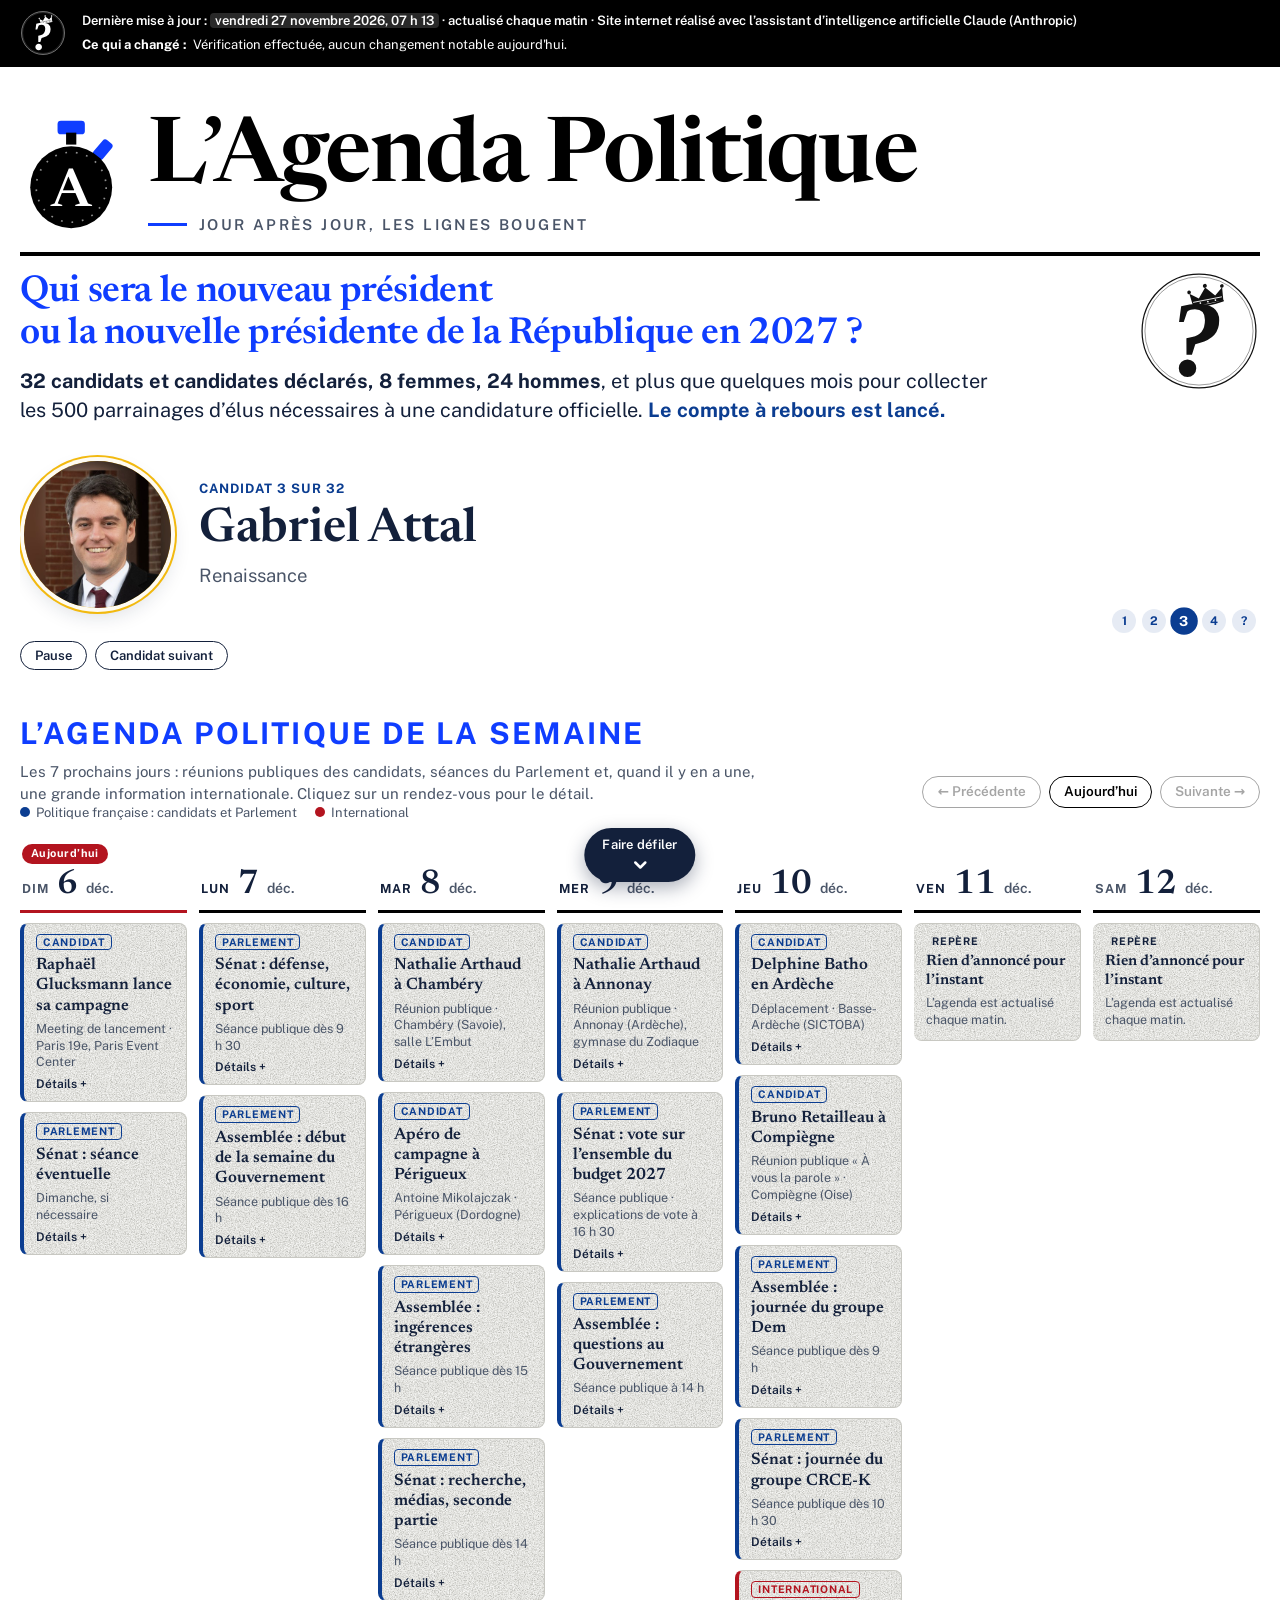
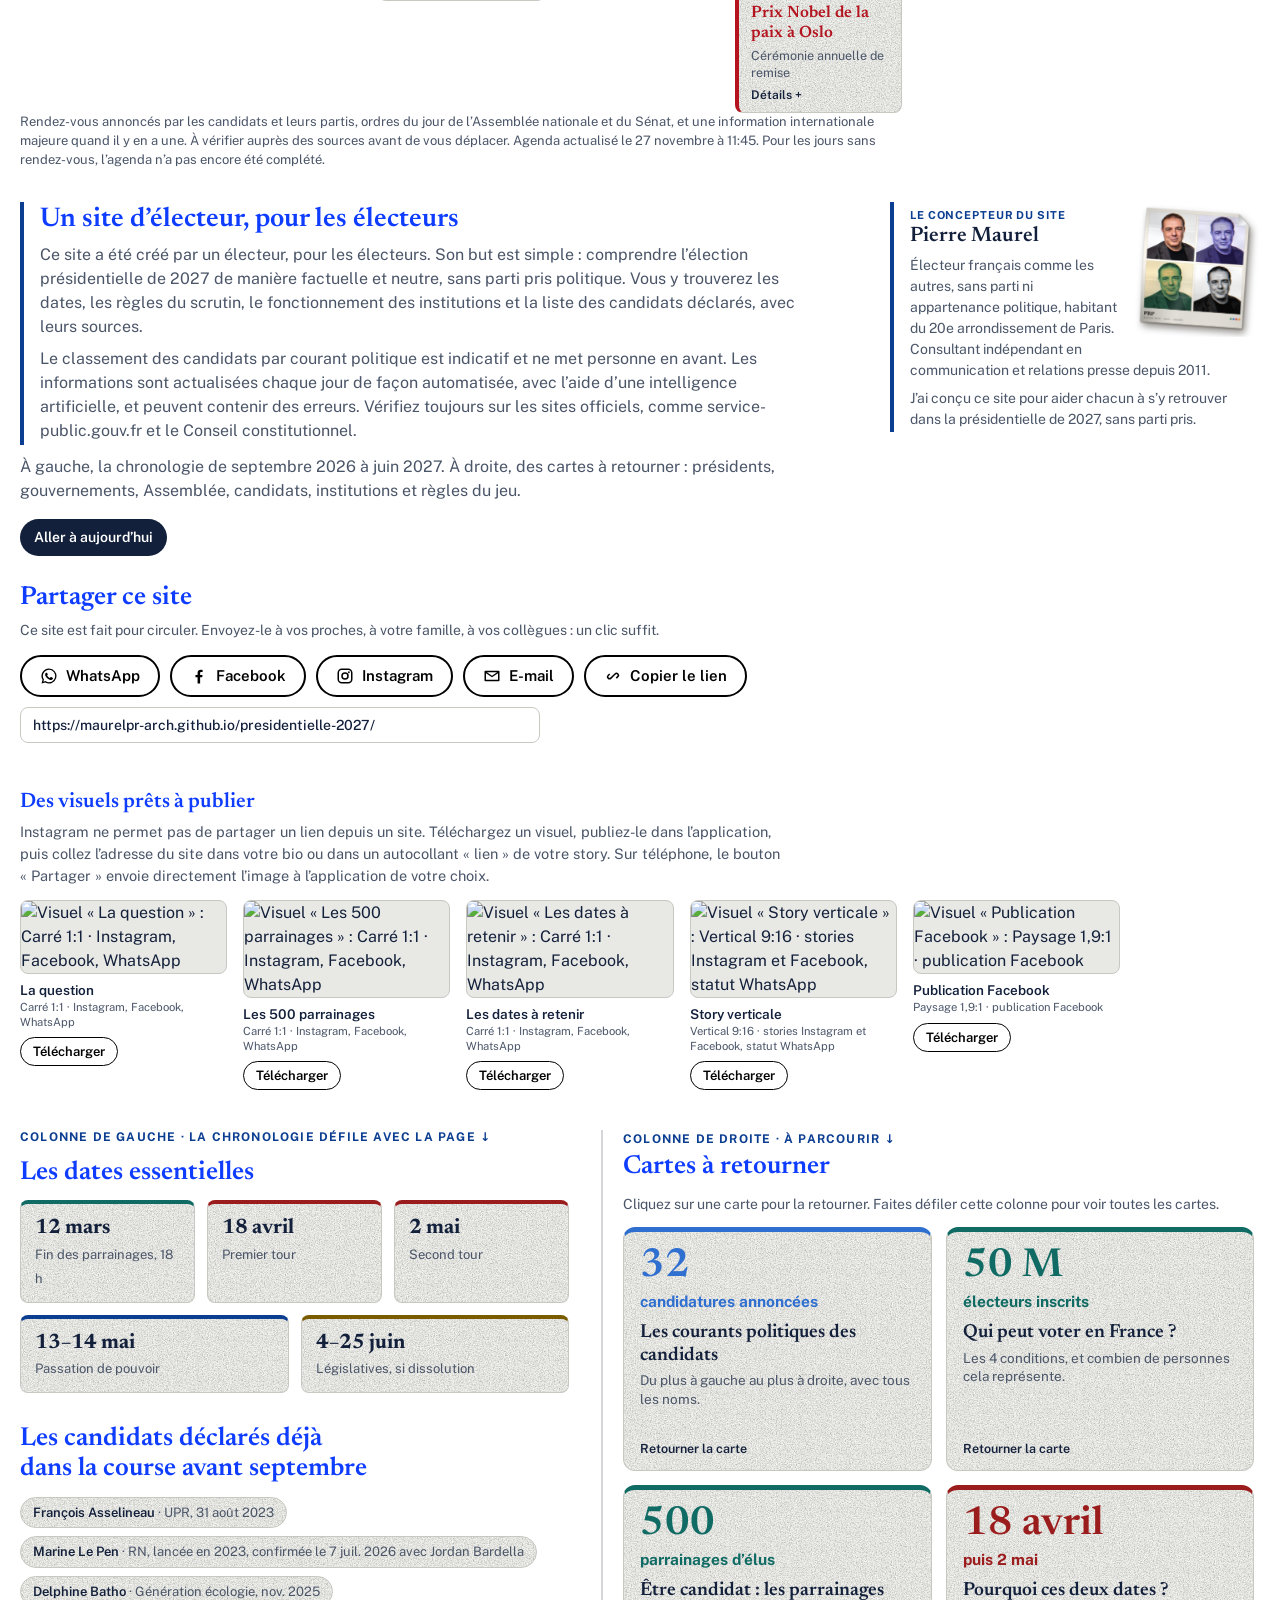
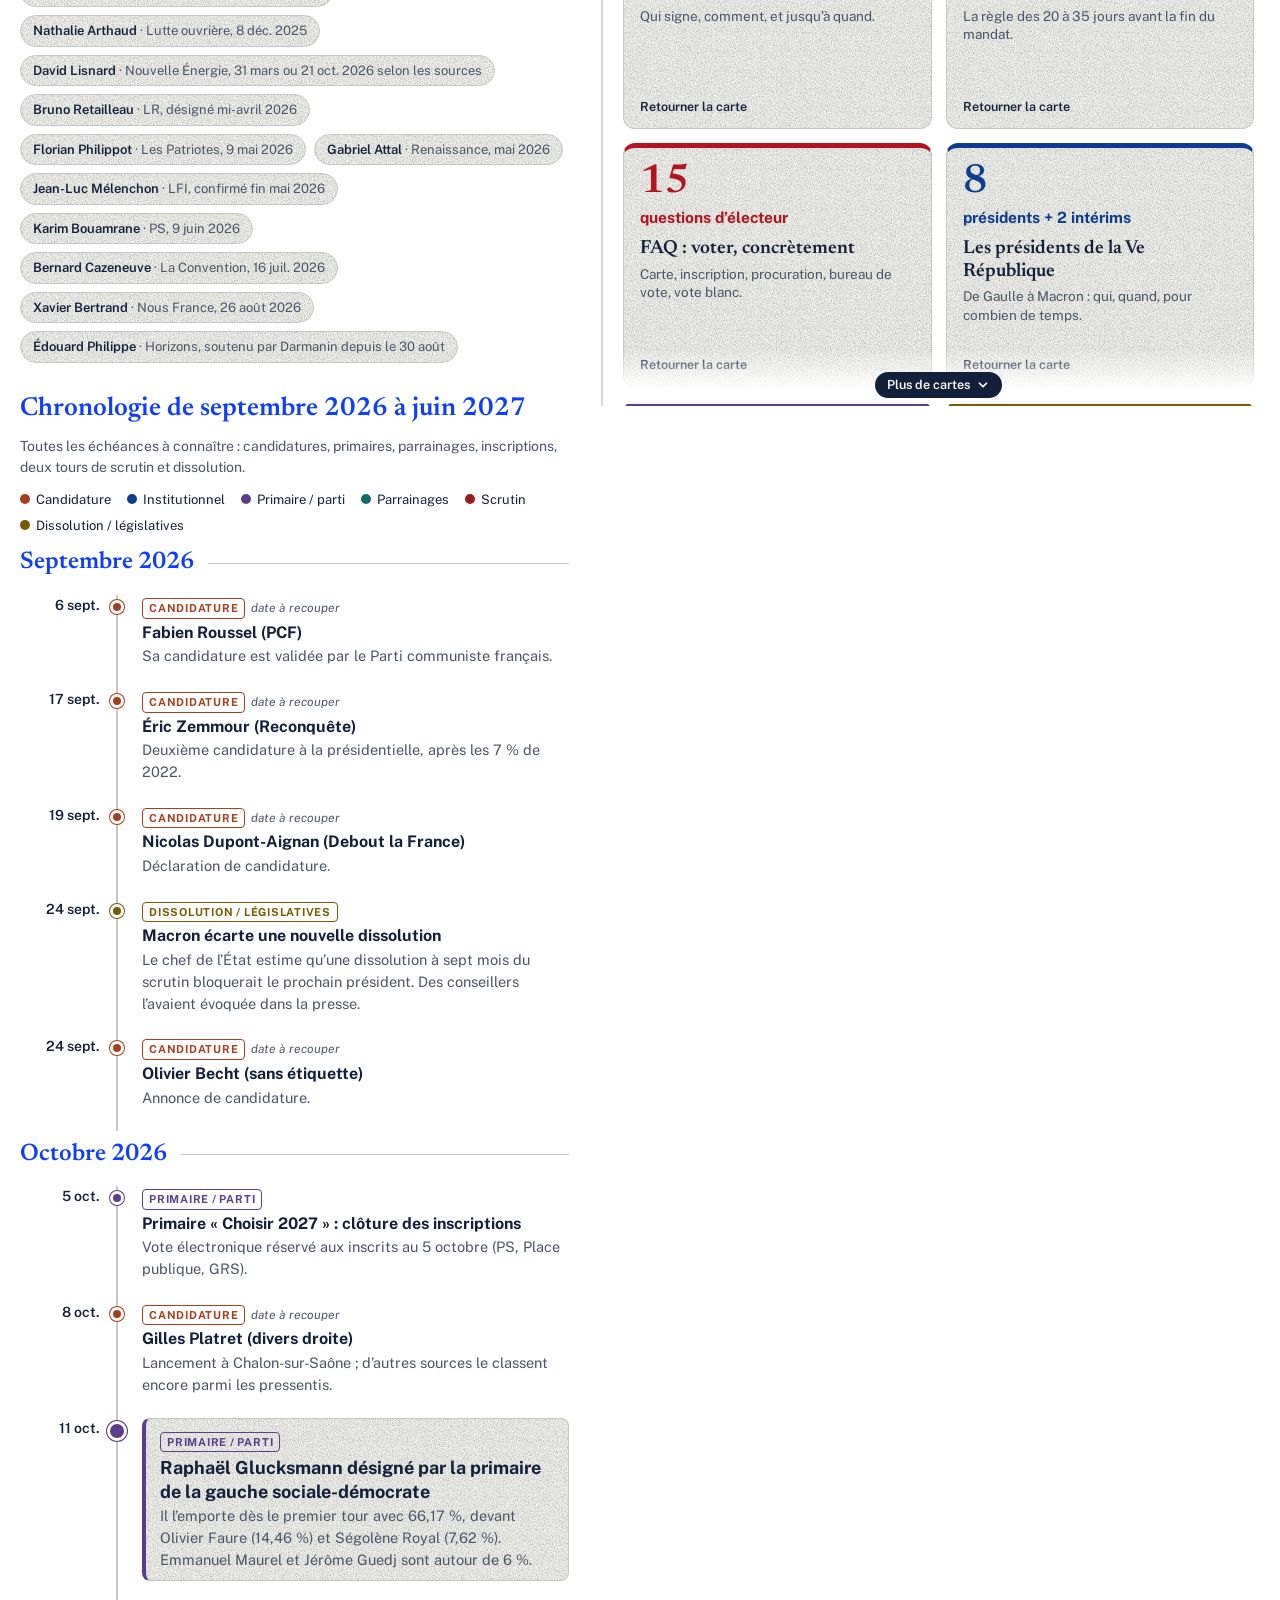
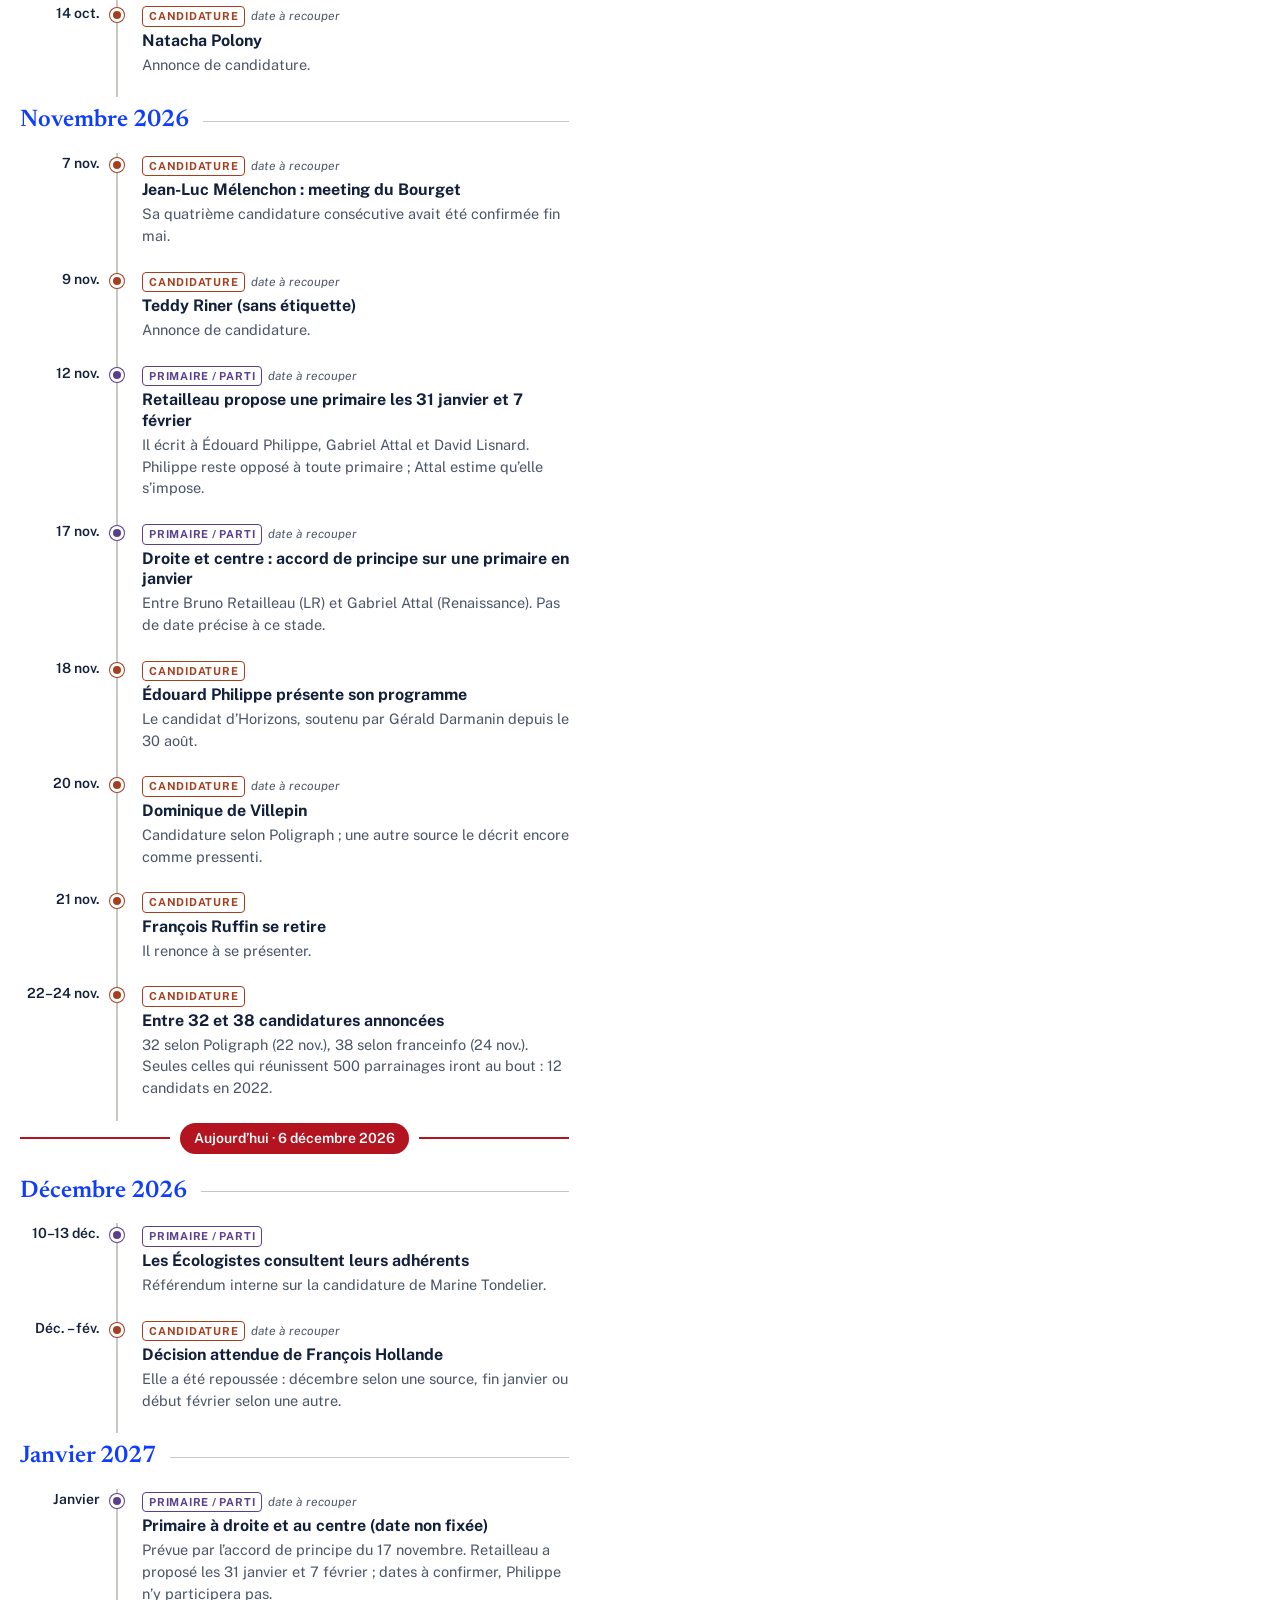
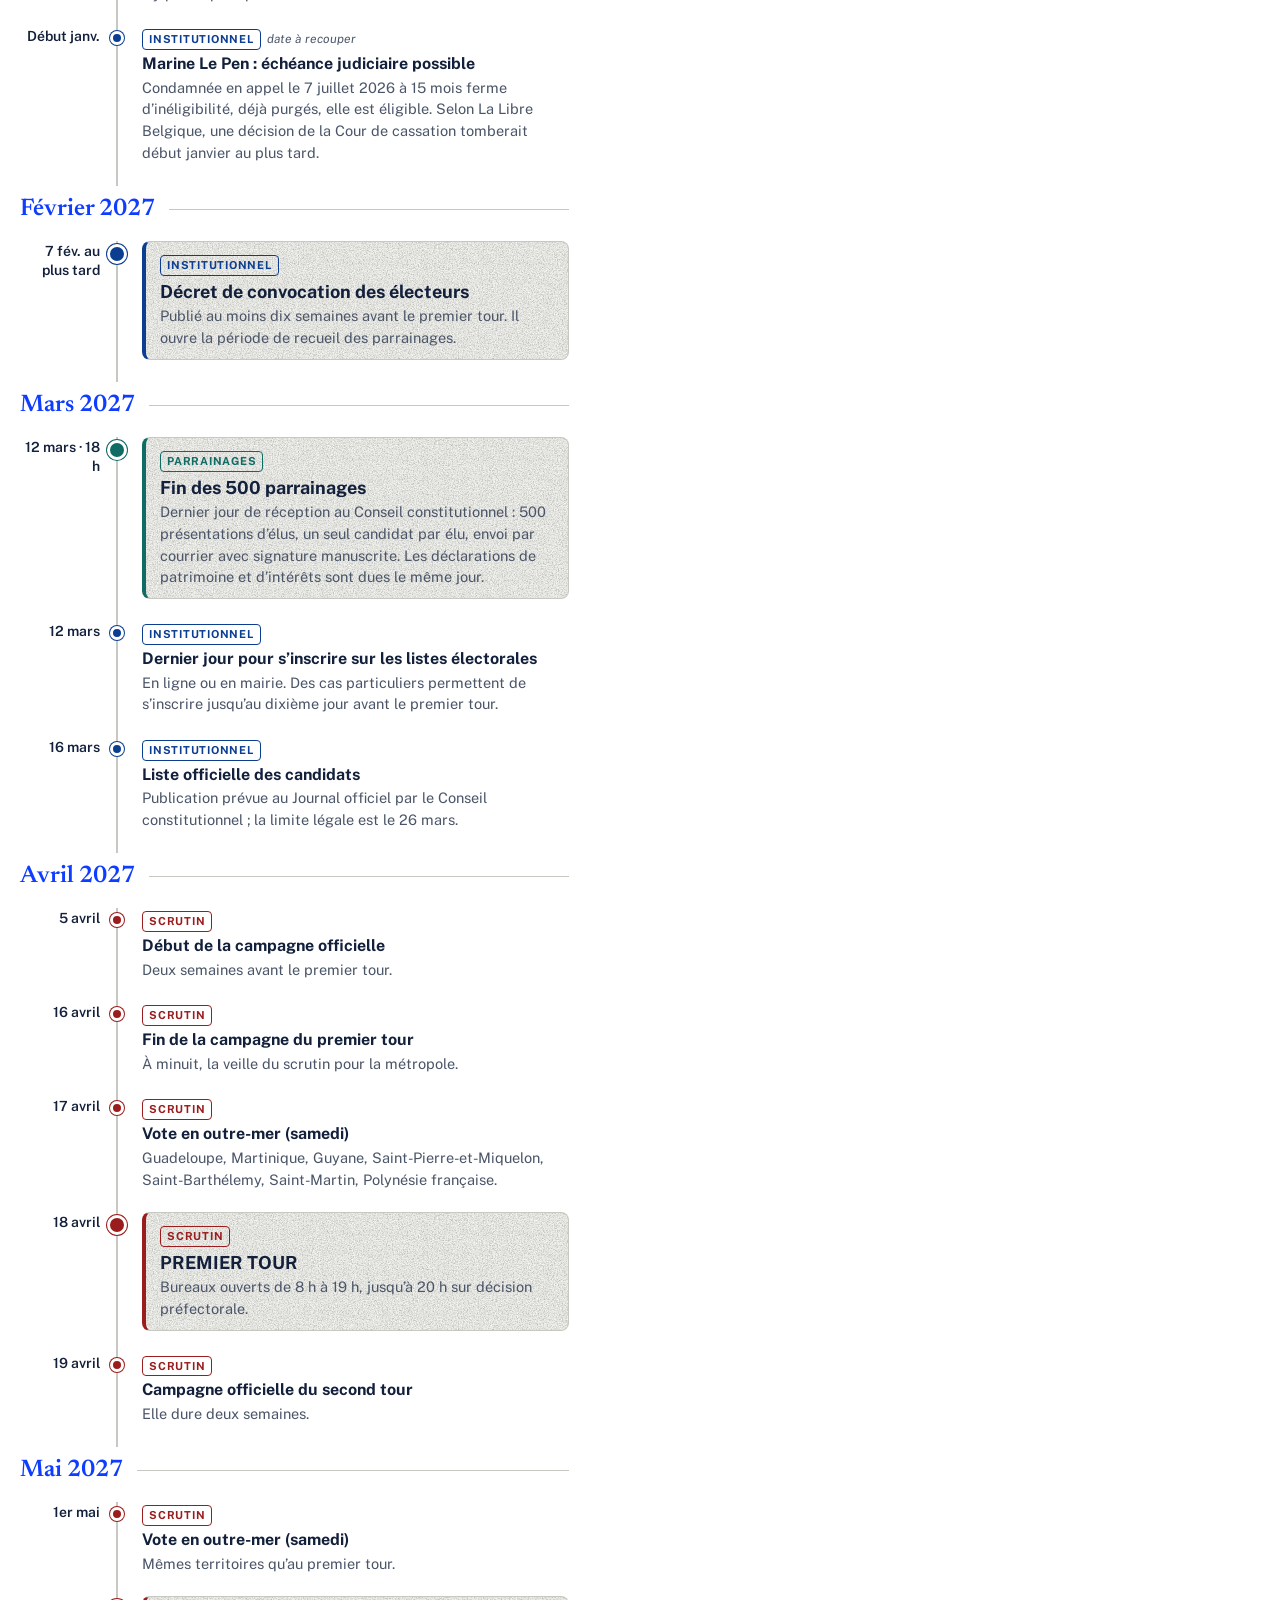
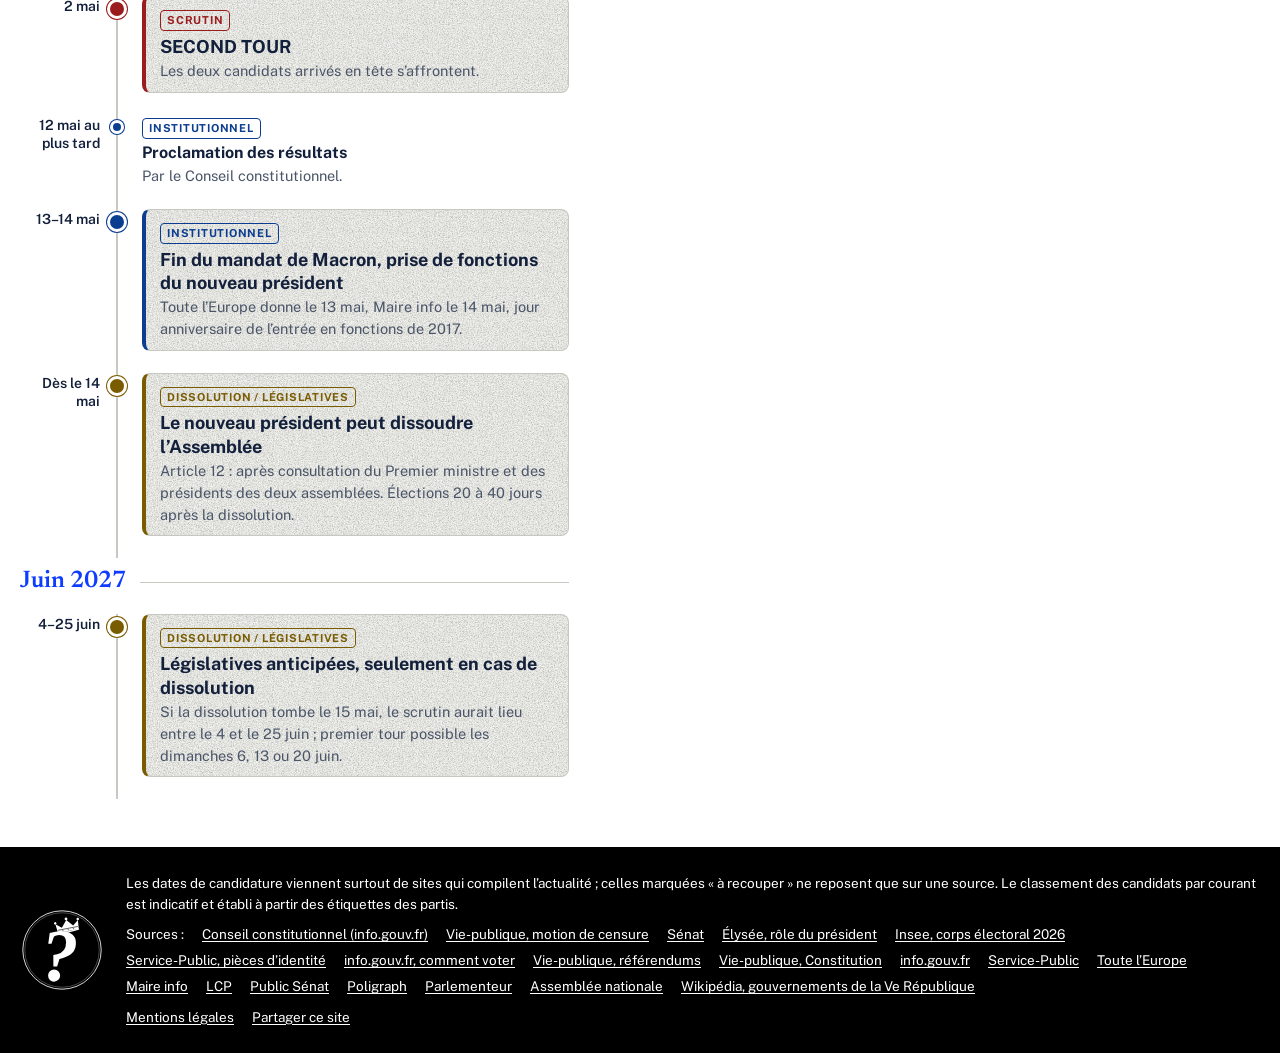
==== commit 4d135f92: "Nouvelle baseline : « Jour après jour, les lignes bougent » Co-Authored-By: Claude Sonnet 5.5 <norep" ====
--- a/index.html
+++ b/index.html
@@ -246,10 +246,10 @@
     </div>
 
     <div class="brand">
-      <svg class="brand-mark" viewBox="0 0 60 66" role="img" aria-label="Logo de L’Agenda Politique : un chronomètre noir avec la lettre A et des boutons dorés"><rect class="brand-dot" x="22" y="1" width="16" height="8" rx="2"/><rect x="27" y="8" width="6" height="7" fill="#000"/><rect class="brand-dot" x="45" y="12" width="7" height="12" rx="2" transform="rotate(40 48.500 18)"/><circle cx="30" cy="40" r="24" fill="#000"/><circle cx="30" cy="40" r="20.500" fill="none" stroke="#fff" stroke-width="1" stroke-dasharray="1 5.200" opacity=".55"/><text x="30" y="51" text-anchor="middle" font-family="Newsreader,Georgia,serif" font-weight="600" font-size="32" fill="#fff">A</text></svg>
+      <svg class="brand-mark" viewBox="0 0 60 66" role="img" aria-label="Logo de L’Agenda Politique : un chronomètre noir avec la lettre A et des boutons bleus"><rect class="brand-dot" x="22" y="1" width="16" height="8" rx="2"/><rect x="27" y="8" width="6" height="7" fill="#000"/><rect class="brand-dot" x="45" y="12" width="7" height="12" rx="2" transform="rotate(40 48.500 18)"/><circle cx="30" cy="40" r="24" fill="#000"/><circle cx="30" cy="40" r="20.500" fill="none" stroke="#fff" stroke-width="1" stroke-dasharray="1 5.200" opacity=".55"/><text x="30" y="51" text-anchor="middle" font-family="Newsreader,Georgia,serif" font-weight="600" font-size="32" fill="#fff">A</text></svg>
       <div class="brand-txt">
         <h1 class="brand-name">L’Agenda Politique</h1>
-        <p class="brand-sub"><span></span>Chaque semaine, ce qui se passe vraiment</p>
+        <p class="brand-sub"><span></span>Jour après jour, les lignes bougent</p>
       </div>
     </div>
 
--- a/brand.css
+++ b/brand.css
@@ -1,11 +1,17 @@
+/* Bleu électrique : couleur de la marque, des titres et des intertitres */
+:root{--brand-blue:#0F3DFF}
 /* ===== Marque : macaron + titre, détaché en haut ===== */
 html body header.top>.brand{max-width:none;display:flex;align-items:center;gap:clamp(14px,2.2vw,26px);margin:18px 0 6px;padding:0 0 18px;border-bottom:4px solid #000}
 .brand-mark{flex:none;width:clamp(64px,8vw,104px);height:auto}
-.brand-dot{fill:var(--brand-dot,#E0A800)}
+.brand-dot{fill:var(--brand-blue)}
 html body header.top .brand-name{margin:0;font:600 clamp(40px,7vw,92px)/.98 var(--display);letter-spacing:-.015em;color:#000}
 html body header.top p.brand-sub{display:flex;align-items:center;gap:12px;margin:10px 0 0;font:600 clamp(11px,1.3vw,15px)/1.3 var(--body);letter-spacing:.16em;text-transform:uppercase;color:var(--muted)}
-.brand-sub span{flex:0 0 clamp(24px,3vw,40px);height:3px;background:var(--brand-dot,#E0A800)}
+.brand-sub span{flex:0 0 clamp(24px,3vw,40px);height:3px;background:var(--brand-blue)}
 
 /* ===== Section « Qui sera… » : à part entière sous la marque, logo plus petit ===== */
 html body header.top>section.hero{margin-top:18px}
 html body header.top .hero-top .hero-logo{width:clamp(84px,9.5vw,140px)}
+
+/* ===== Titres et intertitres en bleu électrique ===== */
+html body header.top .hero-q,html body header.top .hero-q .hero-qm,html body header.top>h2.eyebrow,html body .section-h,html body .month h3,html body .edito h2,html body .faq .grp,html body .bb h4{color:var(--brand-blue)}
+html body .partage h3{color:var(--brand-blue)}
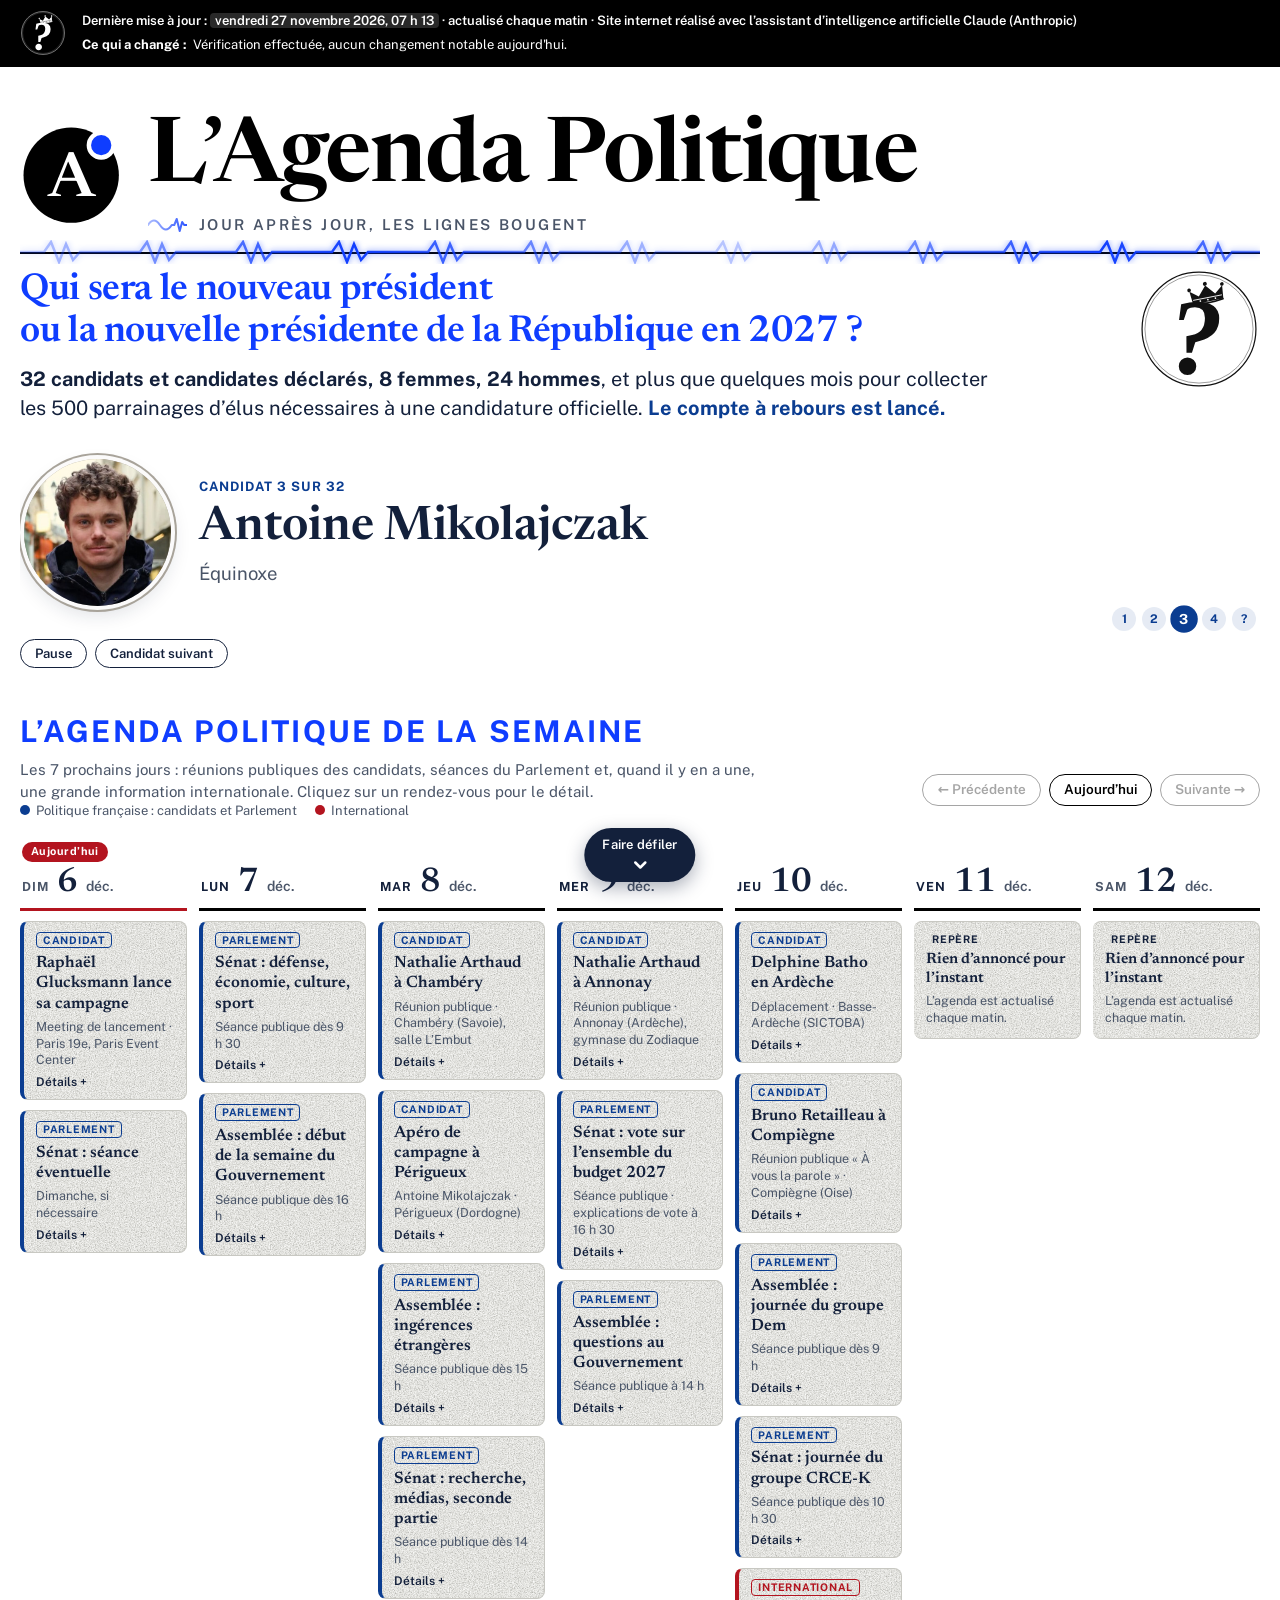
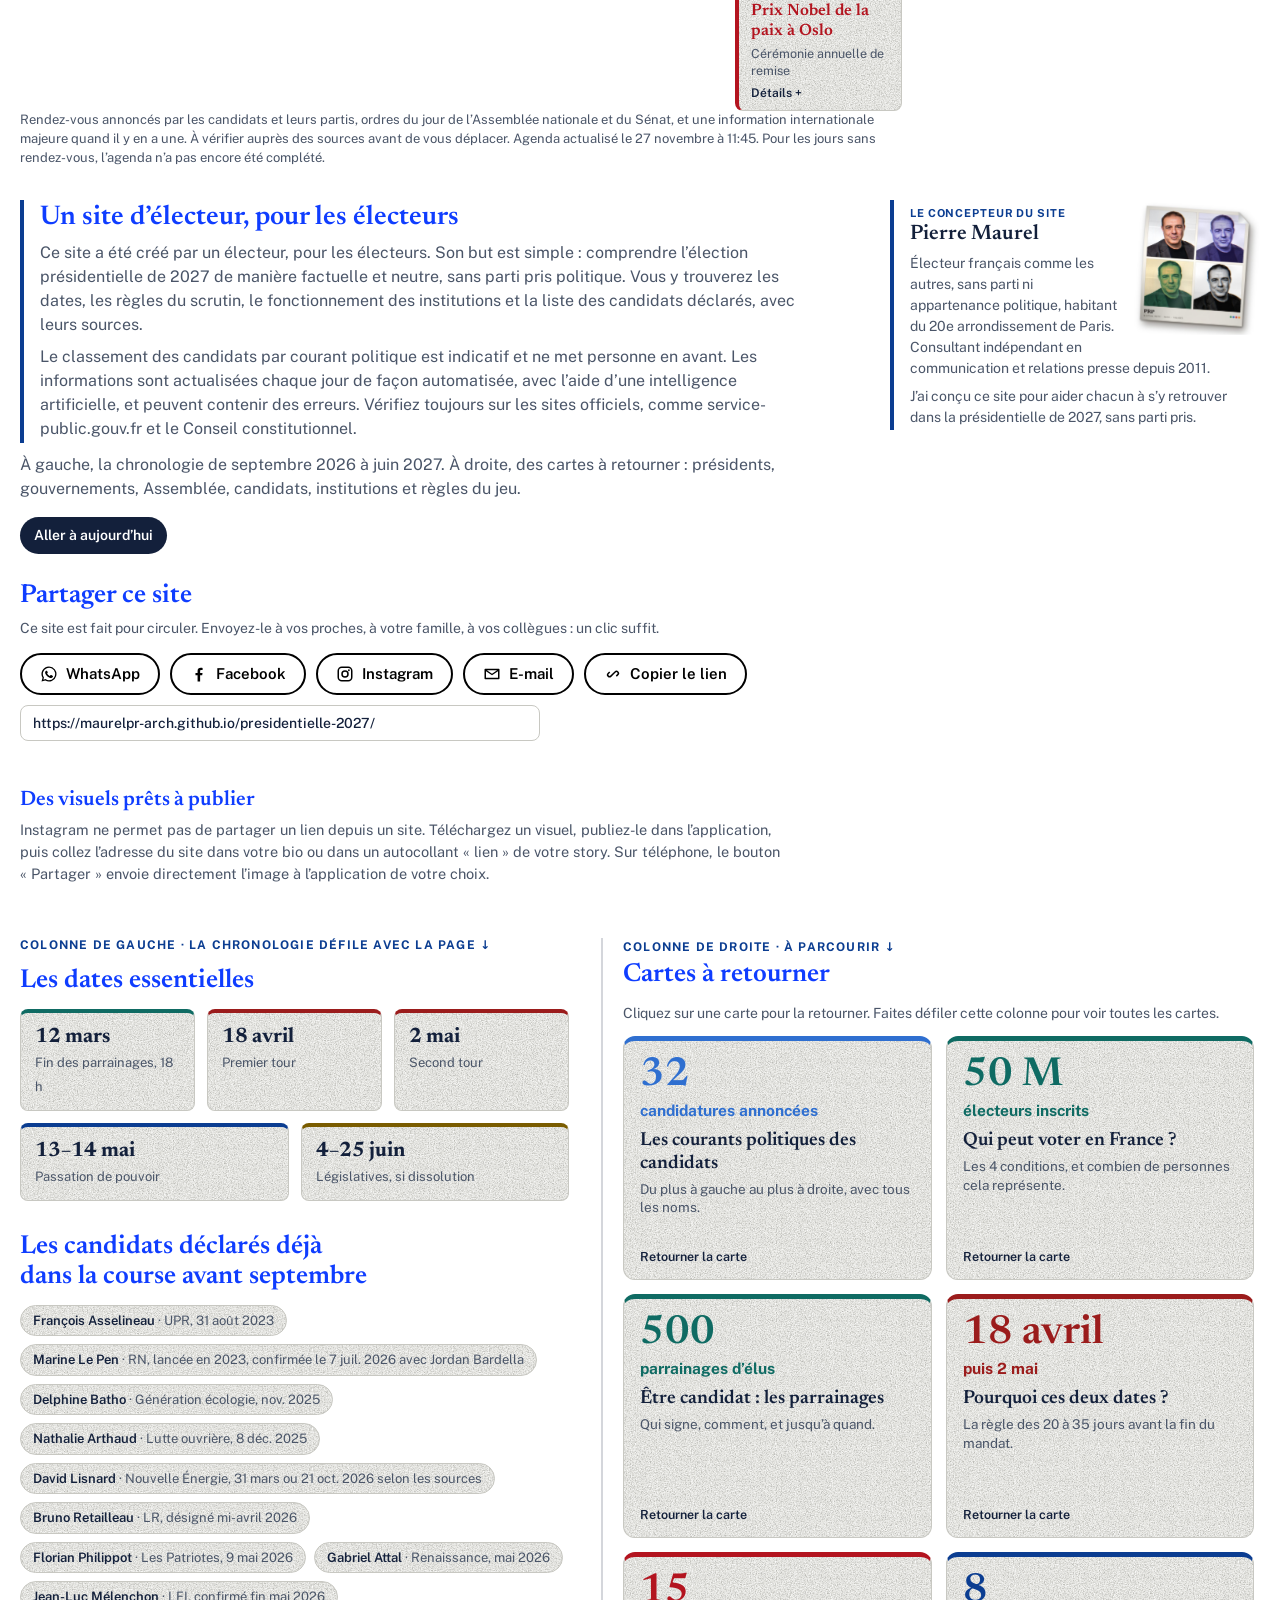
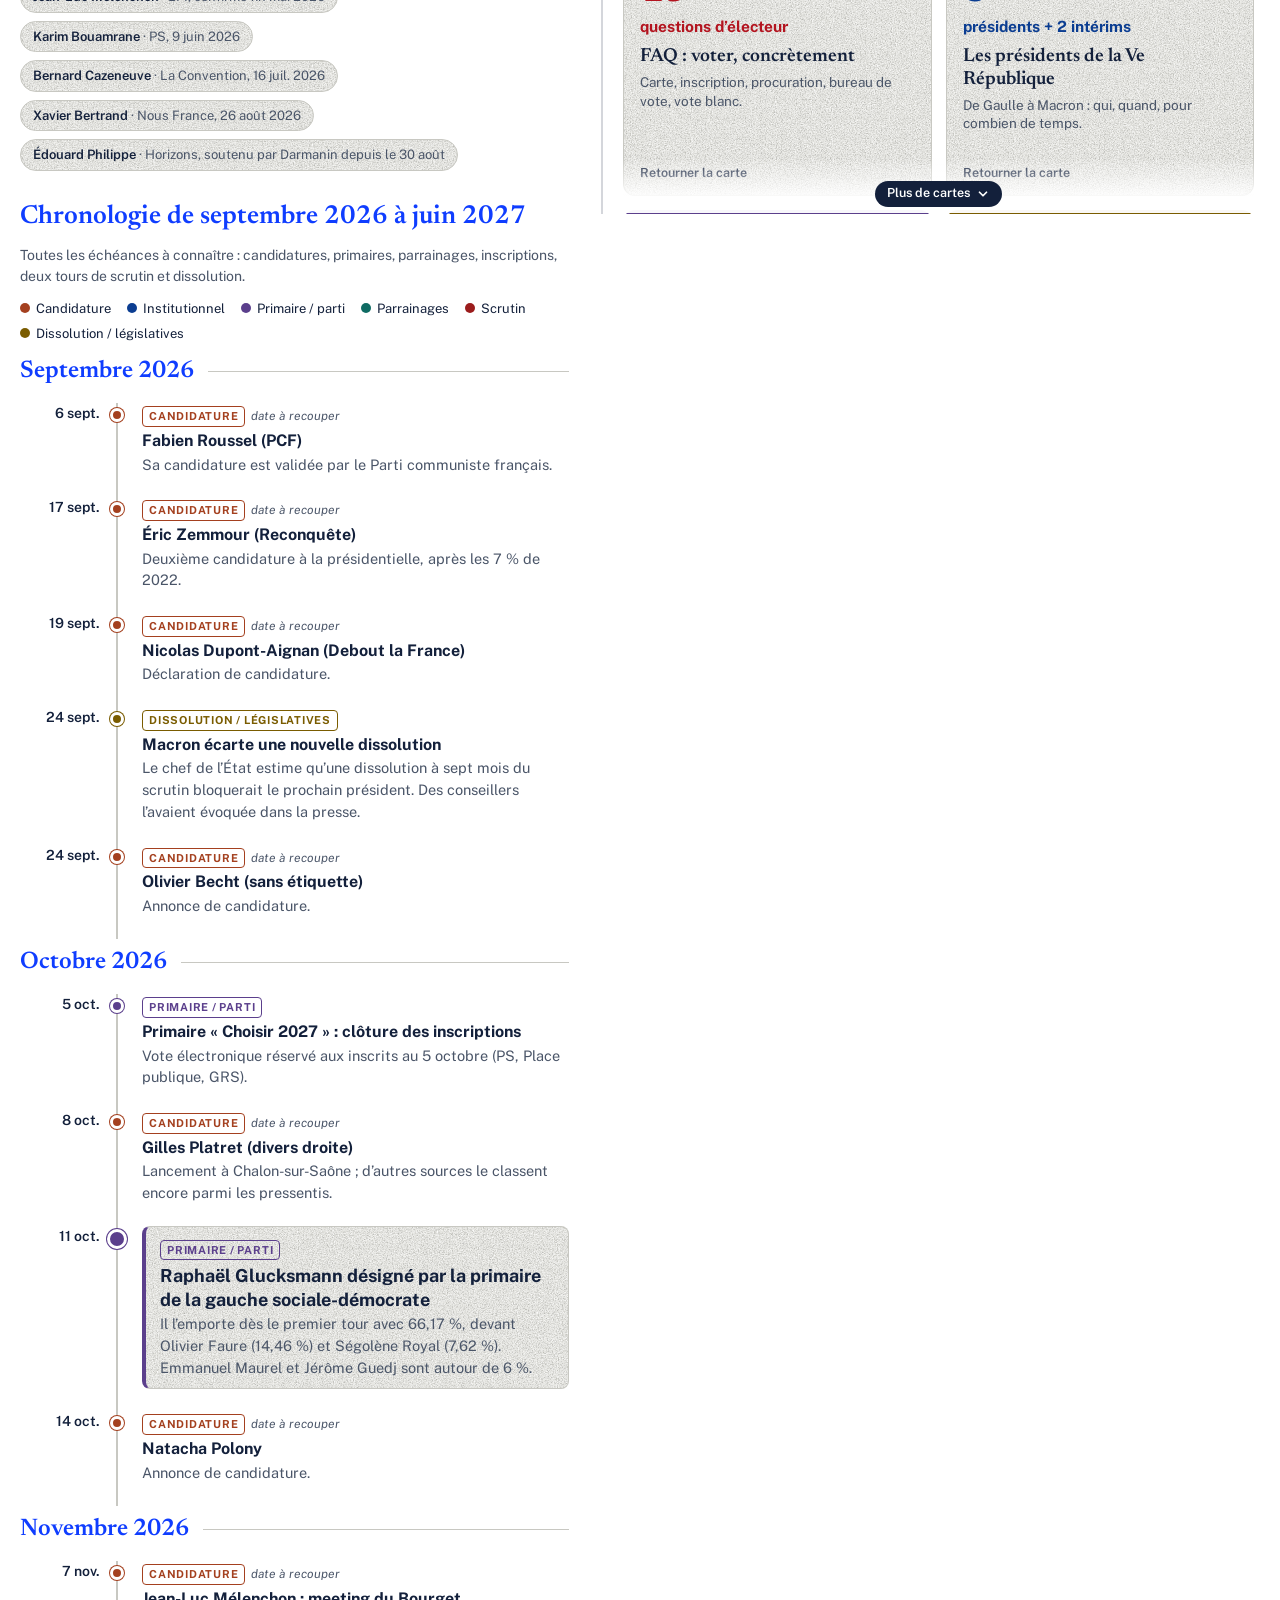
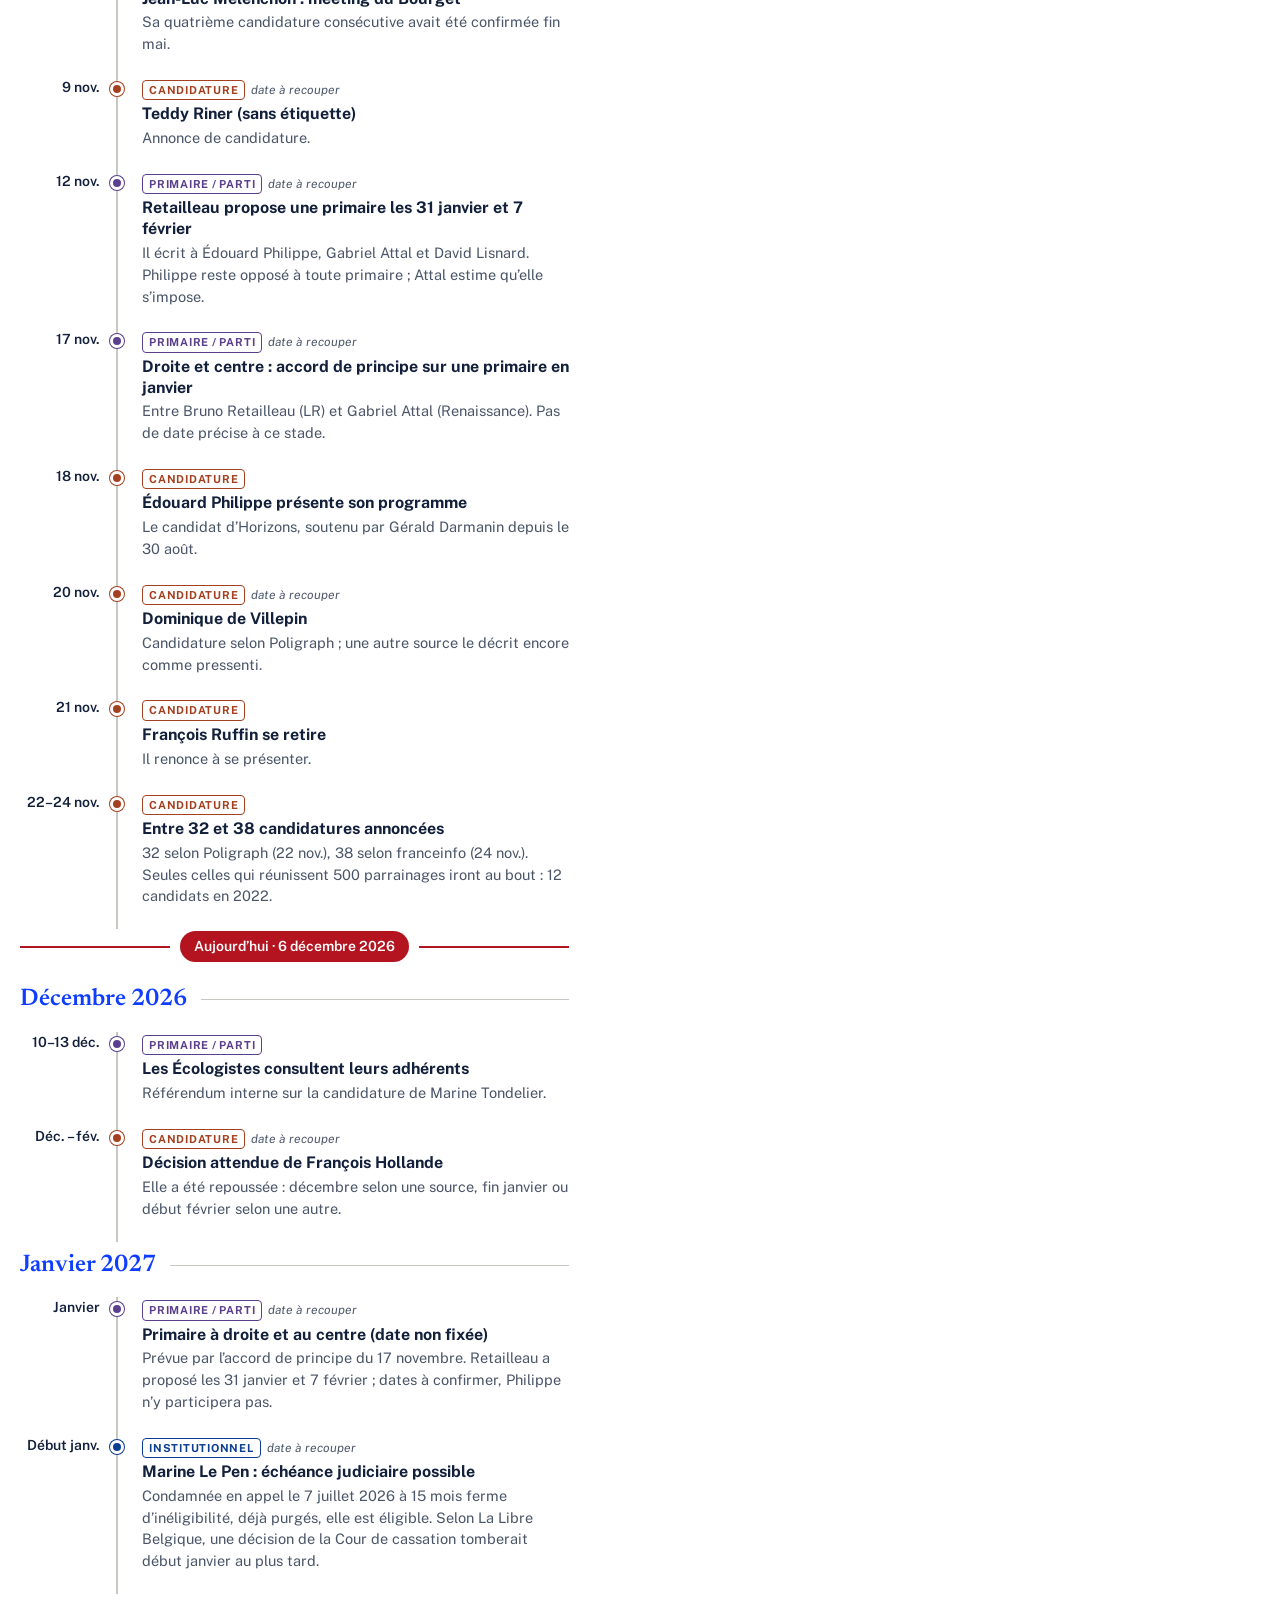
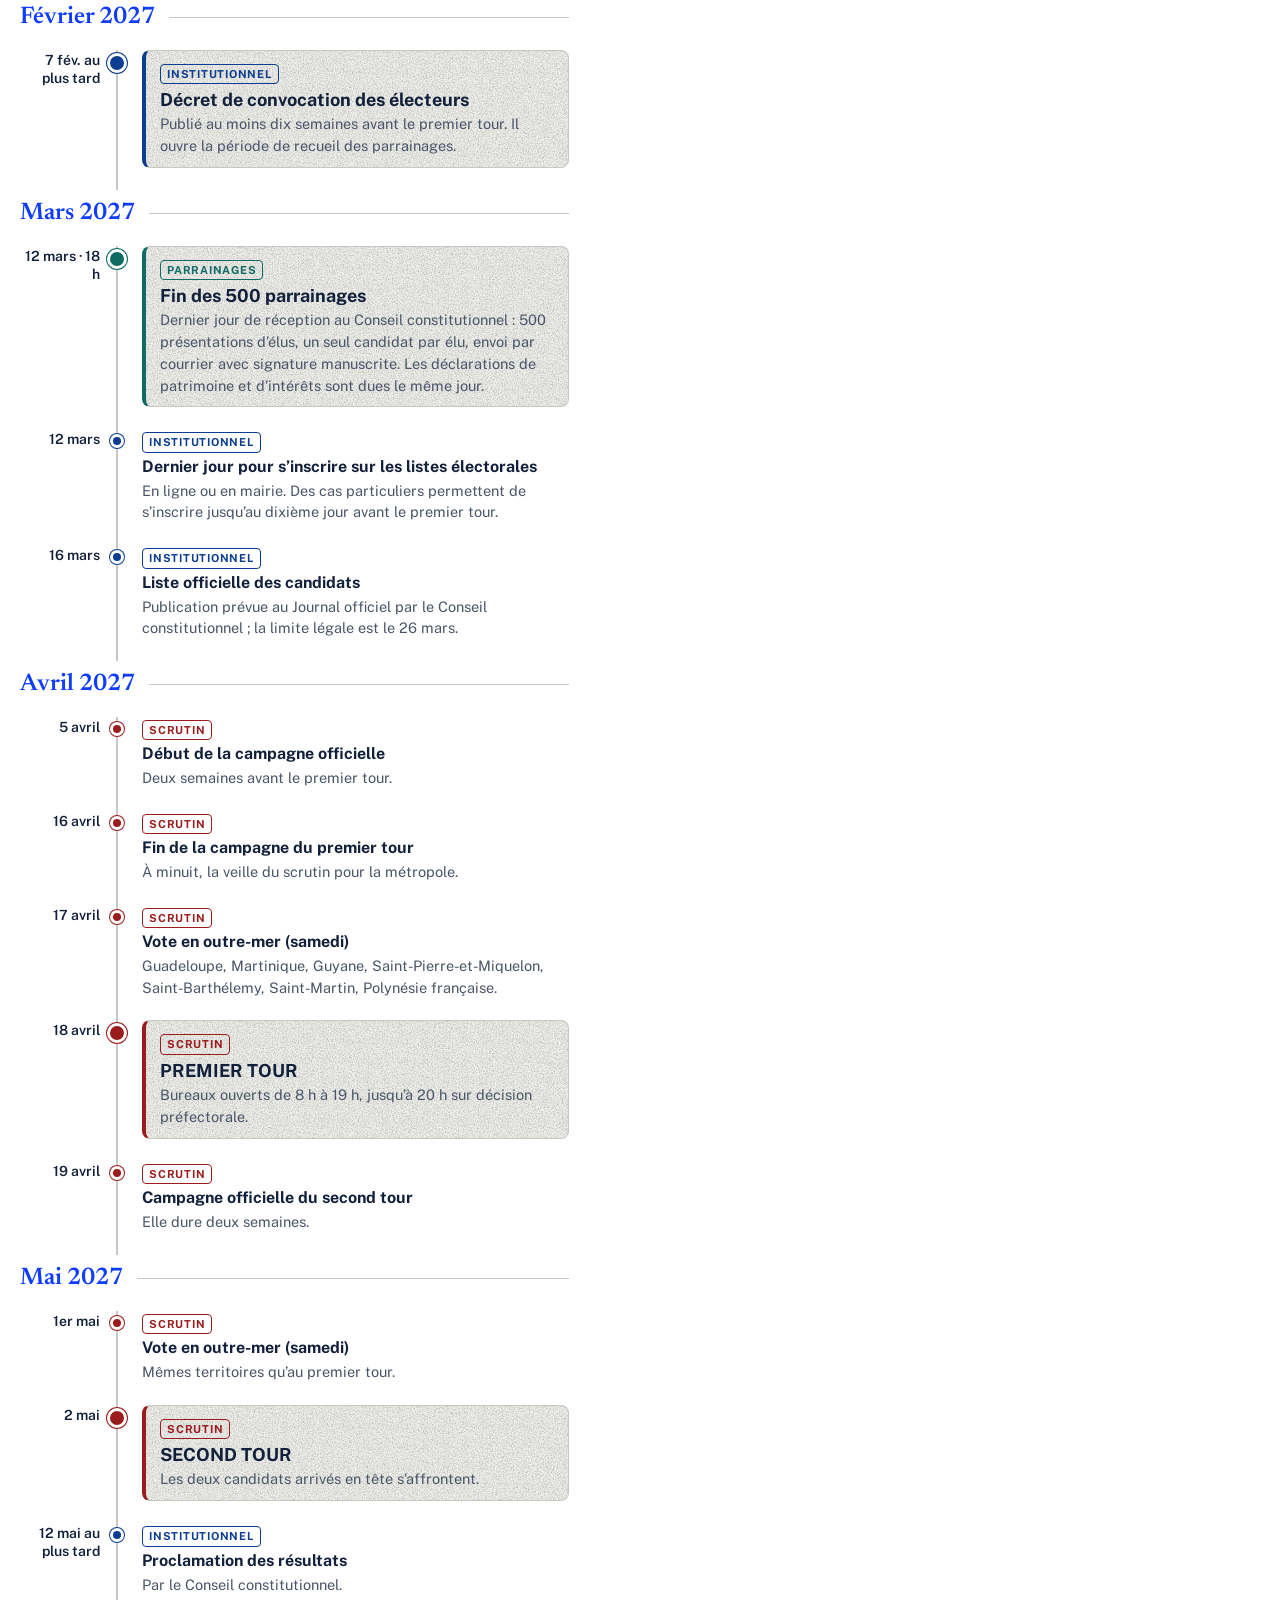
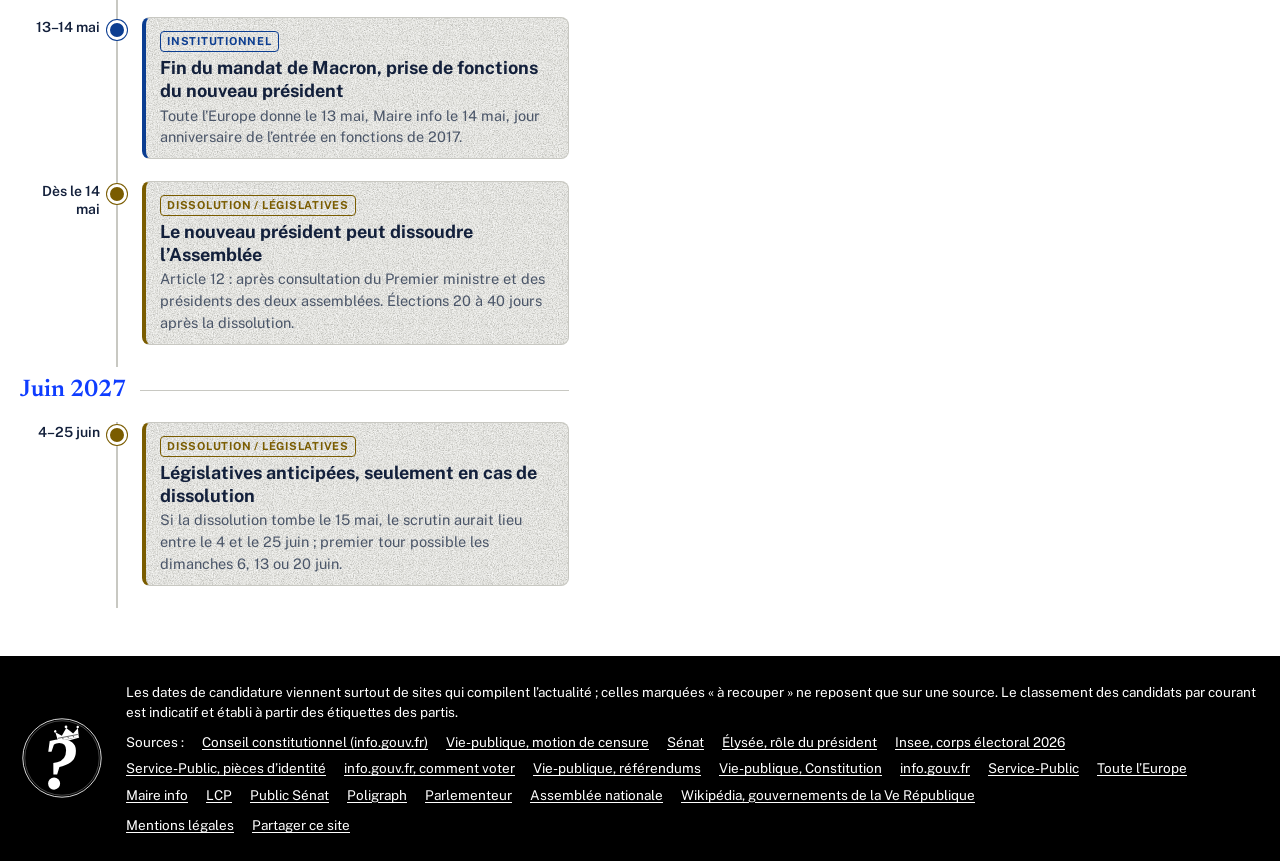
==== commit 55999257: "Retour au macaron A avec point bleu électrique (version finale) Co-Authored-By: Claude Sonnet 5.5 <n" ====
--- a/index.html
+++ b/index.html
@@ -246,7 +246,7 @@
     </div>
 
     <div class="brand">
-      <svg class="brand-mark" viewBox="0 0 60 66" role="img" aria-label="Logo de L’Agenda Politique : un chronomètre noir avec la lettre A et des boutons bleus"><rect class="brand-dot" x="22" y="1" width="16" height="8" rx="2"/><rect x="27" y="8" width="6" height="7" fill="#000"/><rect class="brand-dot" x="45" y="12" width="7" height="12" rx="2" transform="rotate(40 48.500 18)"/><circle cx="30" cy="40" r="24" fill="#000"/><circle cx="30" cy="40" r="20.500" fill="none" stroke="#fff" stroke-width="1" stroke-dasharray="1 5.200" opacity=".55"/><text x="30" y="51" text-anchor="middle" font-family="Newsreader,Georgia,serif" font-weight="600" font-size="32" fill="#fff">A</text></svg>
+      <svg class="brand-mark" viewBox="0 0 58 58" role="img" aria-label="Logo de L’Agenda Politique : un disque noir avec la lettre A et un point bleu électrique"><circle cx="29" cy="29" r="27" fill="#000"/><text x="29" y="41" text-anchor="middle" font-family="Newsreader,Georgia,serif" font-weight="600" font-size="36" fill="#fff">A</text><circle cx="46" cy="12" r="7" class="brand-dot" stroke="#fff" stroke-width="2.5"/></svg>
       <div class="brand-txt">
         <h1 class="brand-name">L’Agenda Politique</h1>
         <p class="brand-sub"><span></span>Jour après jour, les lignes bougent</p>
--- a/brand.css
+++ b/brand.css
@@ -6,7 +6,13 @@
 .brand-dot{fill:var(--brand-blue)}
 html body header.top .brand-name{margin:0;font:600 clamp(40px,7vw,92px)/.98 var(--display);letter-spacing:-.015em;color:#000}
 html body header.top p.brand-sub{display:flex;align-items:center;gap:12px;margin:10px 0 0;font:600 clamp(11px,1.3vw,15px)/1.3 var(--body);letter-spacing:.16em;text-transform:uppercase;color:var(--muted)}
-.brand-sub span{flex:0 0 clamp(24px,3vw,40px);height:3px;background:var(--brand-blue)}
+.brand-sub span{flex:0 0 clamp(24px,3vw,40px);height:14px;
+  background:url("data:image/svg+xml;utf8,<svg xmlns='http://www.w3.org/2000/svg' viewBox='0 0 40 14' preserveAspectRatio='none'><path d='M0 7C4 1 8 1 12 7S20 13 24 7H26.500L29 1L32 13L34.500 4L36.500 7H40' fill='none' stroke='%230F3DFF' stroke-width='2' stroke-linecap='round' stroke-linejoin='round' vector-effect='non-scaling-stroke'/></svg>") 0 0/100% 100% no-repeat;
+  -webkit-mask:linear-gradient(90deg,rgba(0,0,0,.35) 0%,#000 50%,rgba(0,0,0,.35) 100%) 0 0/250% 100% no-repeat;
+          mask:linear-gradient(90deg,rgba(0,0,0,.35) 0%,#000 50%,rgba(0,0,0,.35) 100%) 0 0/250% 100% no-repeat;
+  animation:tiret-pouls 2.4s linear infinite}
+@keyframes tiret-pouls{from{-webkit-mask-position:100% 0;mask-position:100% 0}to{-webkit-mask-position:0 0;mask-position:0 0}}
+@media (prefers-reduced-motion:reduce){.brand-sub span{animation:none;-webkit-mask:none;mask:none}}
 
 /* ===== Section « Qui sera… » : à part entière sous la marque, logo plus petit ===== */
 html body header.top>section.hero{margin-top:18px}
@@ -15,3 +21,15 @@
 /* ===== Titres et intertitres en bleu électrique ===== */
 html body header.top .hero-q,html body header.top .hero-q .hero-qm,html body header.top>h2.eyebrow,html body .section-h,html body .month h3,html body .edito h2,html body .faq .grp,html body .bb h4{color:var(--brand-blue)}
 html body .partage h3{color:var(--brand-blue)}
+
+/* ===== Ligne électrique animée sous la marque : « les lignes bougent » ===== */
+html body header.top>.brand{position:relative;border-bottom-width:2px}
+html body header.top>.brand::after{content:"";position:absolute;left:0;right:0;bottom:-12px;height:24px;pointer-events:none;
+  background:url("data:image/svg+xml;utf8,<svg xmlns='http://www.w3.org/2000/svg' width='96' height='24' viewBox='0 0 96 24'><path d='M0 12H18L24 12L31 2L39 22L46 4L53 20L60 12H96' fill='none' stroke='%230F3DFF' stroke-width='2.5' stroke-linejoin='miter' stroke-linecap='square'/></svg>") 0 0/96px 24px repeat-x;
+  -webkit-mask:linear-gradient(90deg,rgba(0,0,0,.3) 0%,#000 45%,rgba(0,0,0,.3) 90%) 0 0/60% 100% repeat-x;
+          mask:linear-gradient(90deg,rgba(0,0,0,.3) 0%,#000 45%,rgba(0,0,0,.3) 90%) 0 0/60% 100% repeat-x;
+  filter:drop-shadow(0 0 3px rgba(15,61,255,.65));
+  animation:courant-defile 2.4s linear infinite,courant-pulse 3.6s linear infinite}
+@keyframes courant-defile{to{background-position:96px 0}}
+@keyframes courant-pulse{to{-webkit-mask-position:60% 0;mask-position:60% 0}}
+@media (prefers-reduced-motion:reduce){html body header.top>.brand::after{animation:none;-webkit-mask:none;mask:none}}
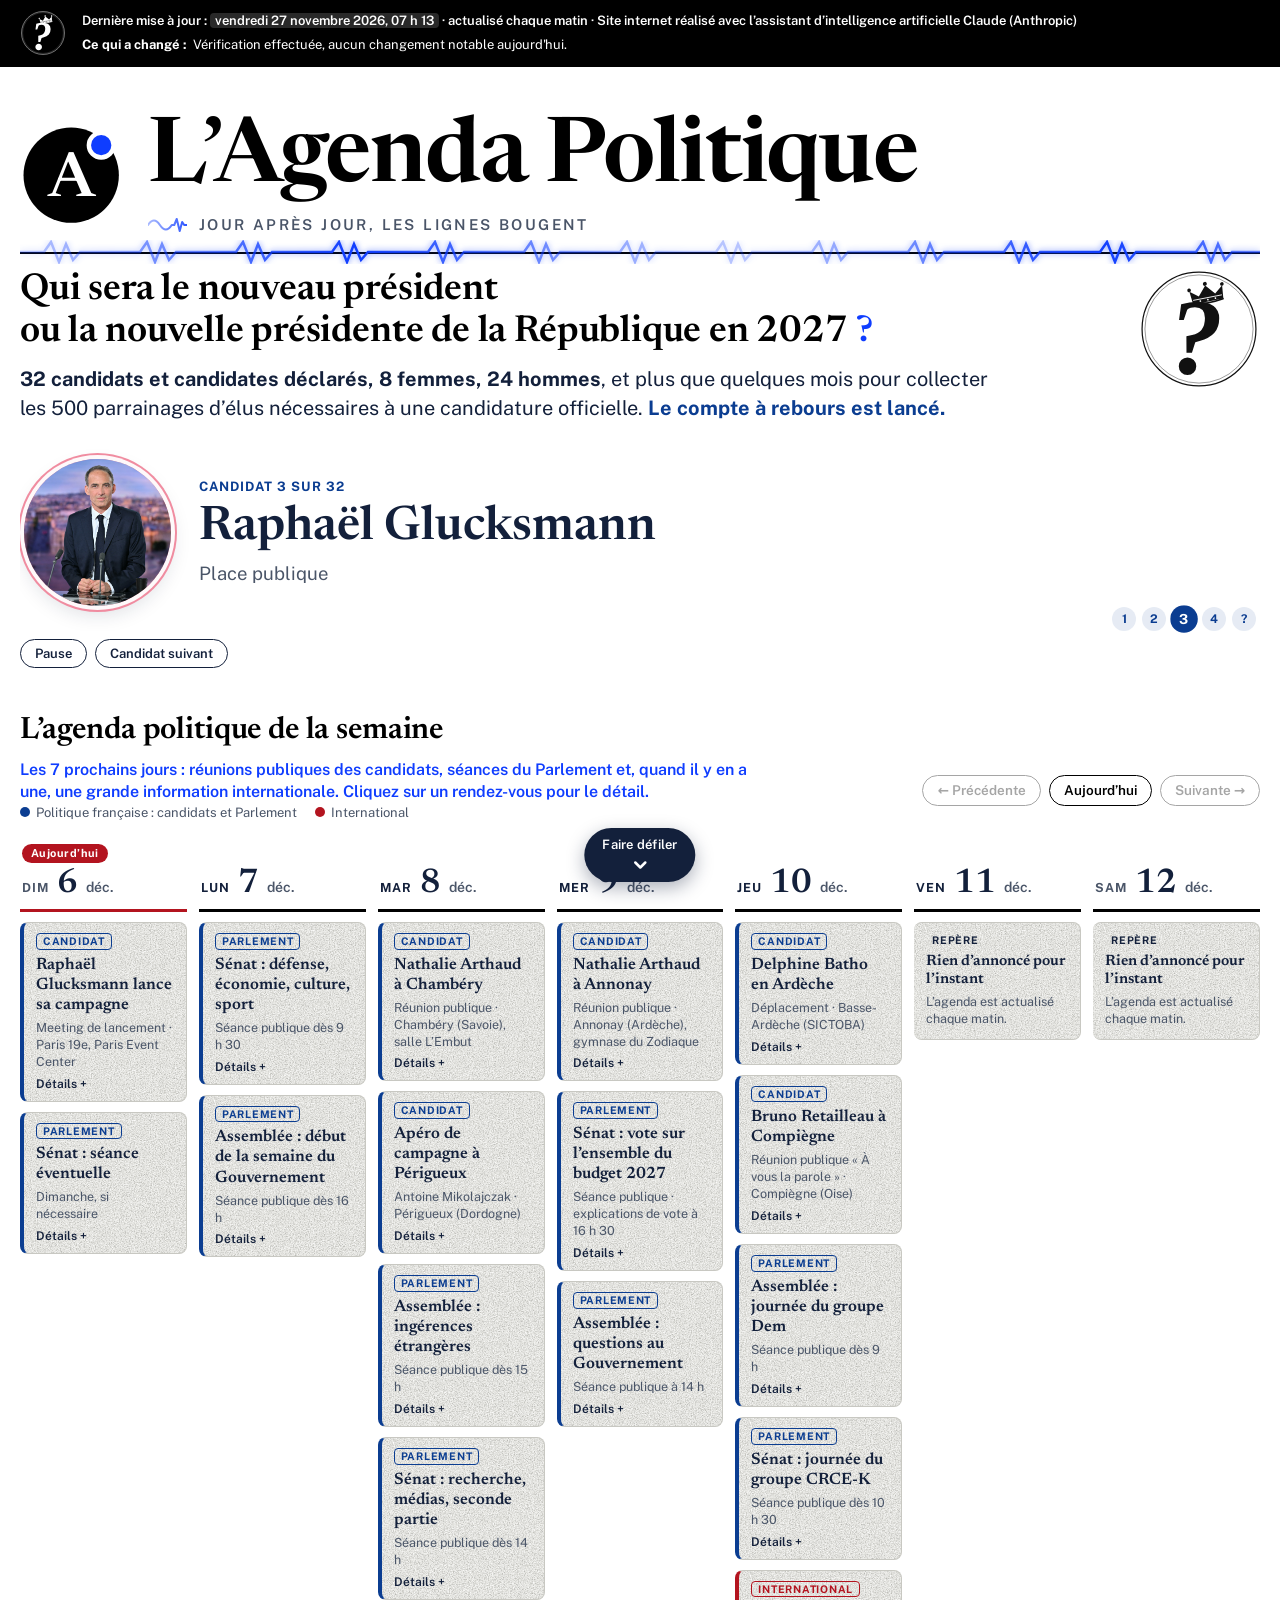
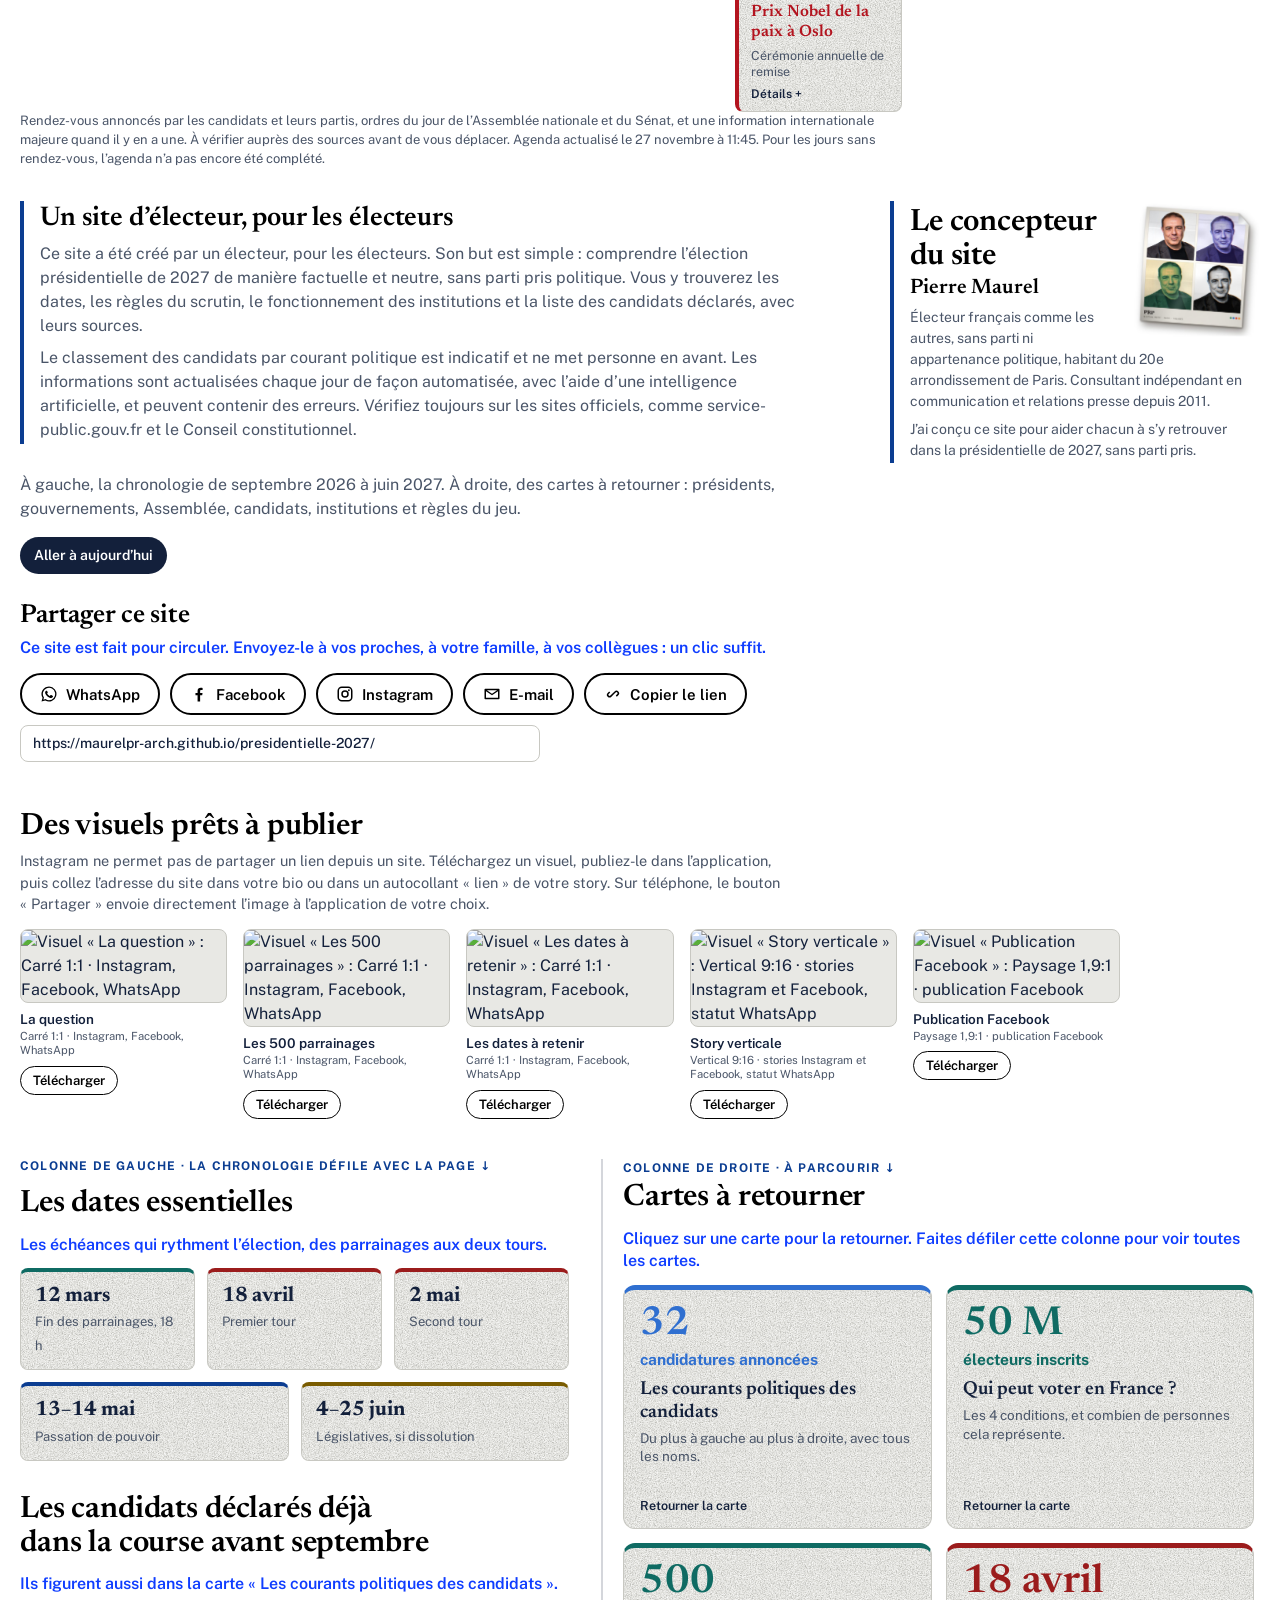
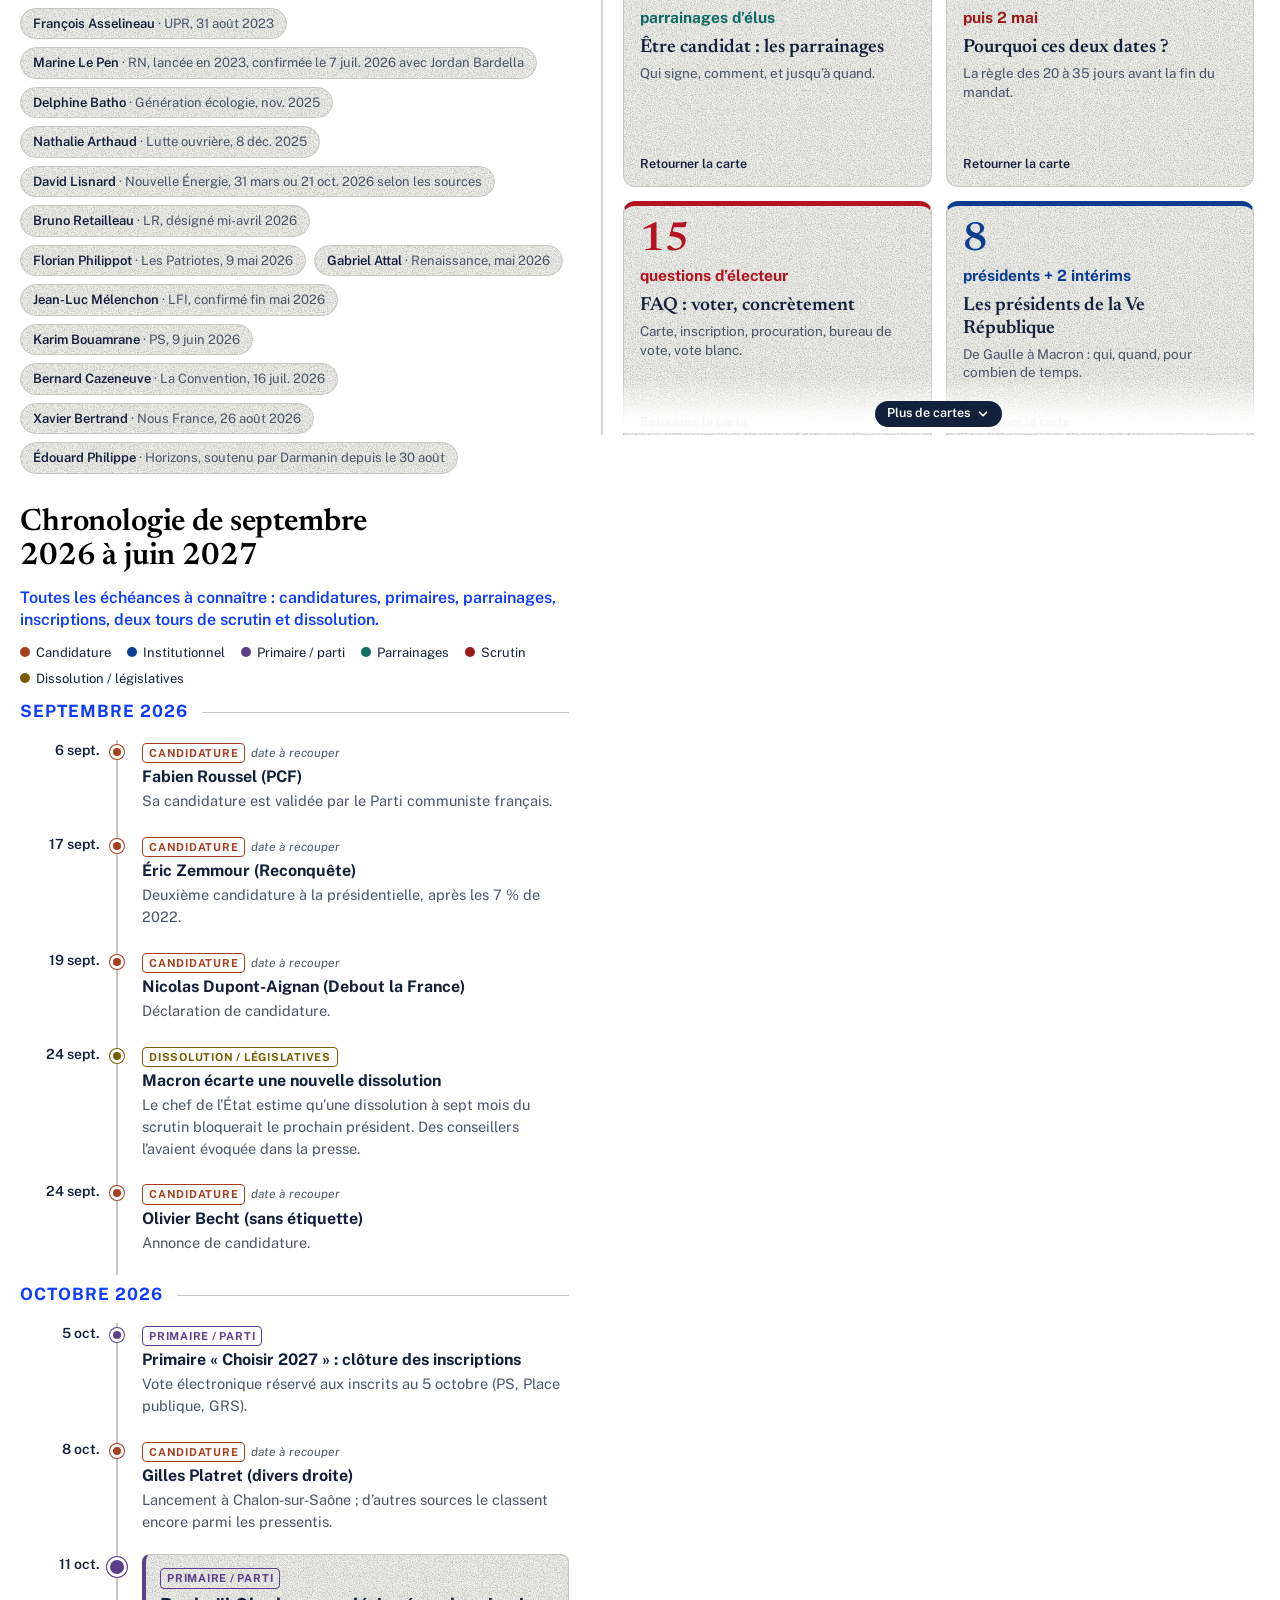
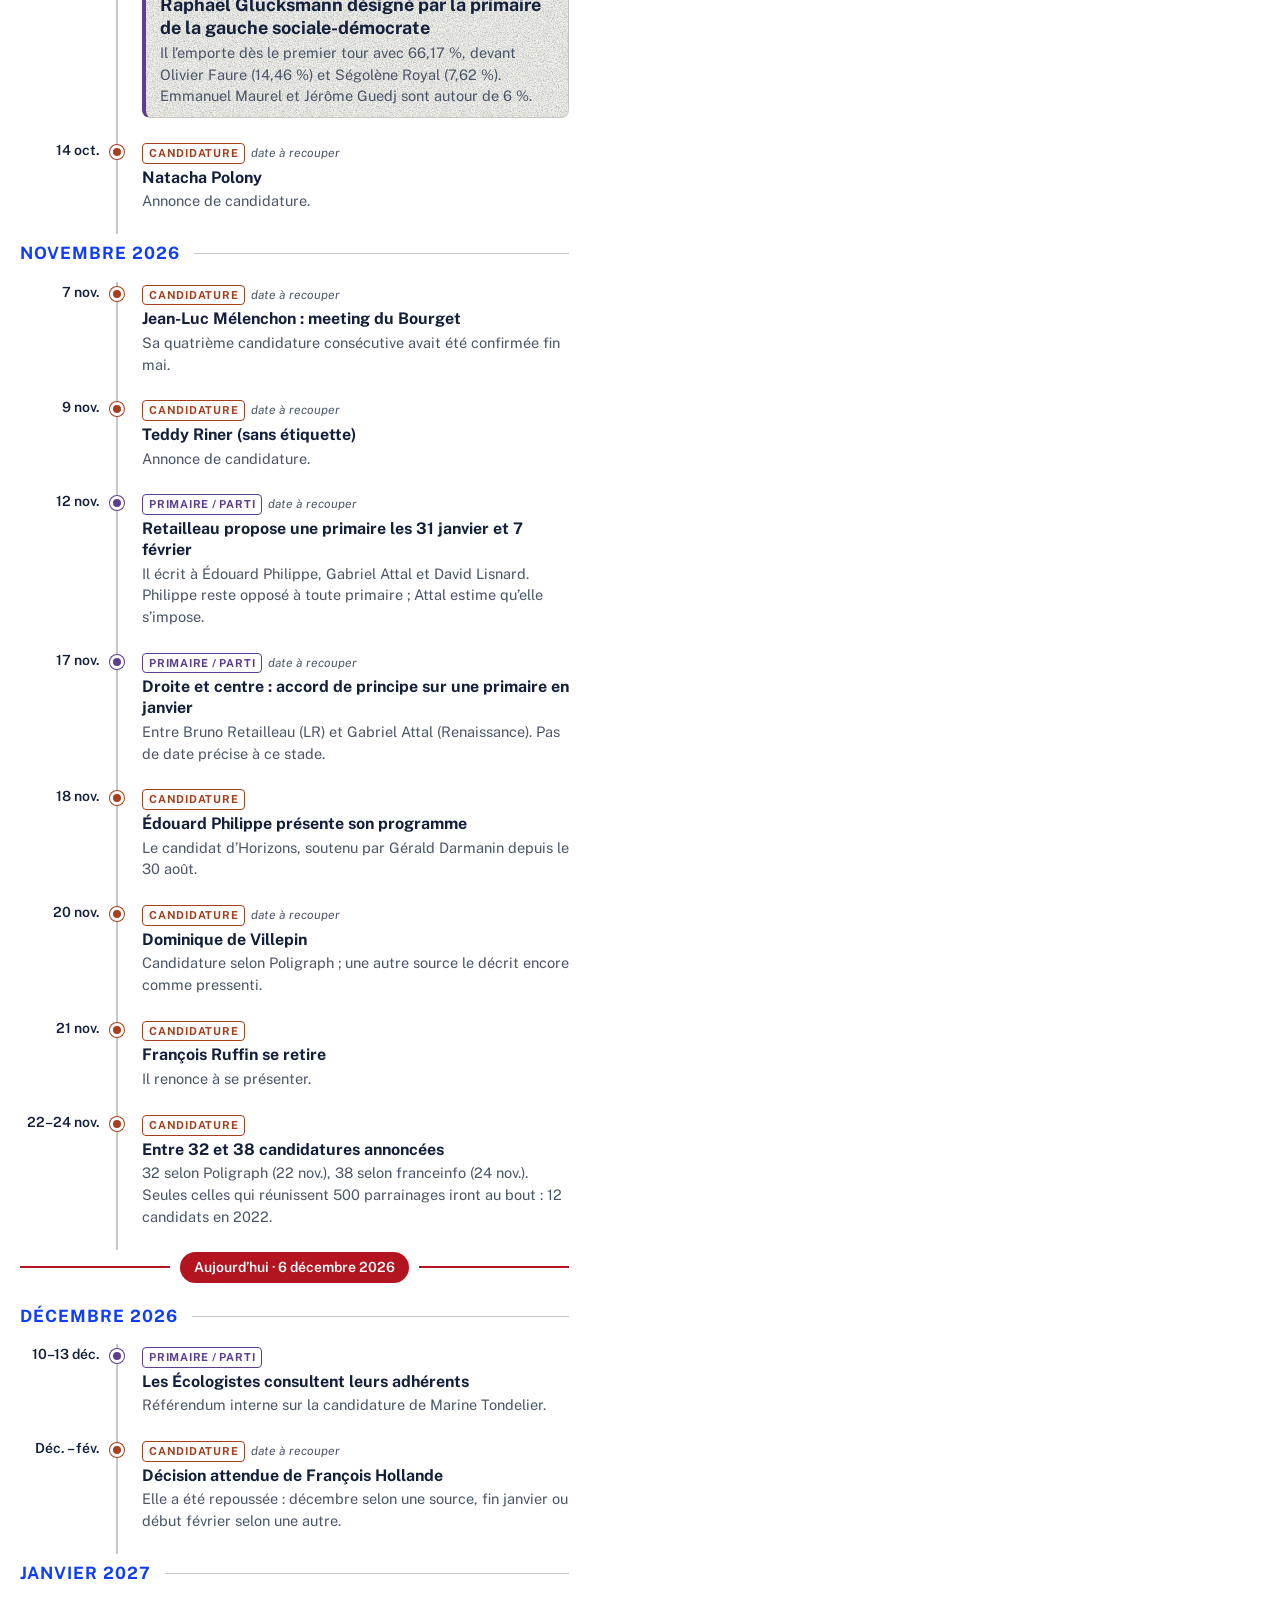
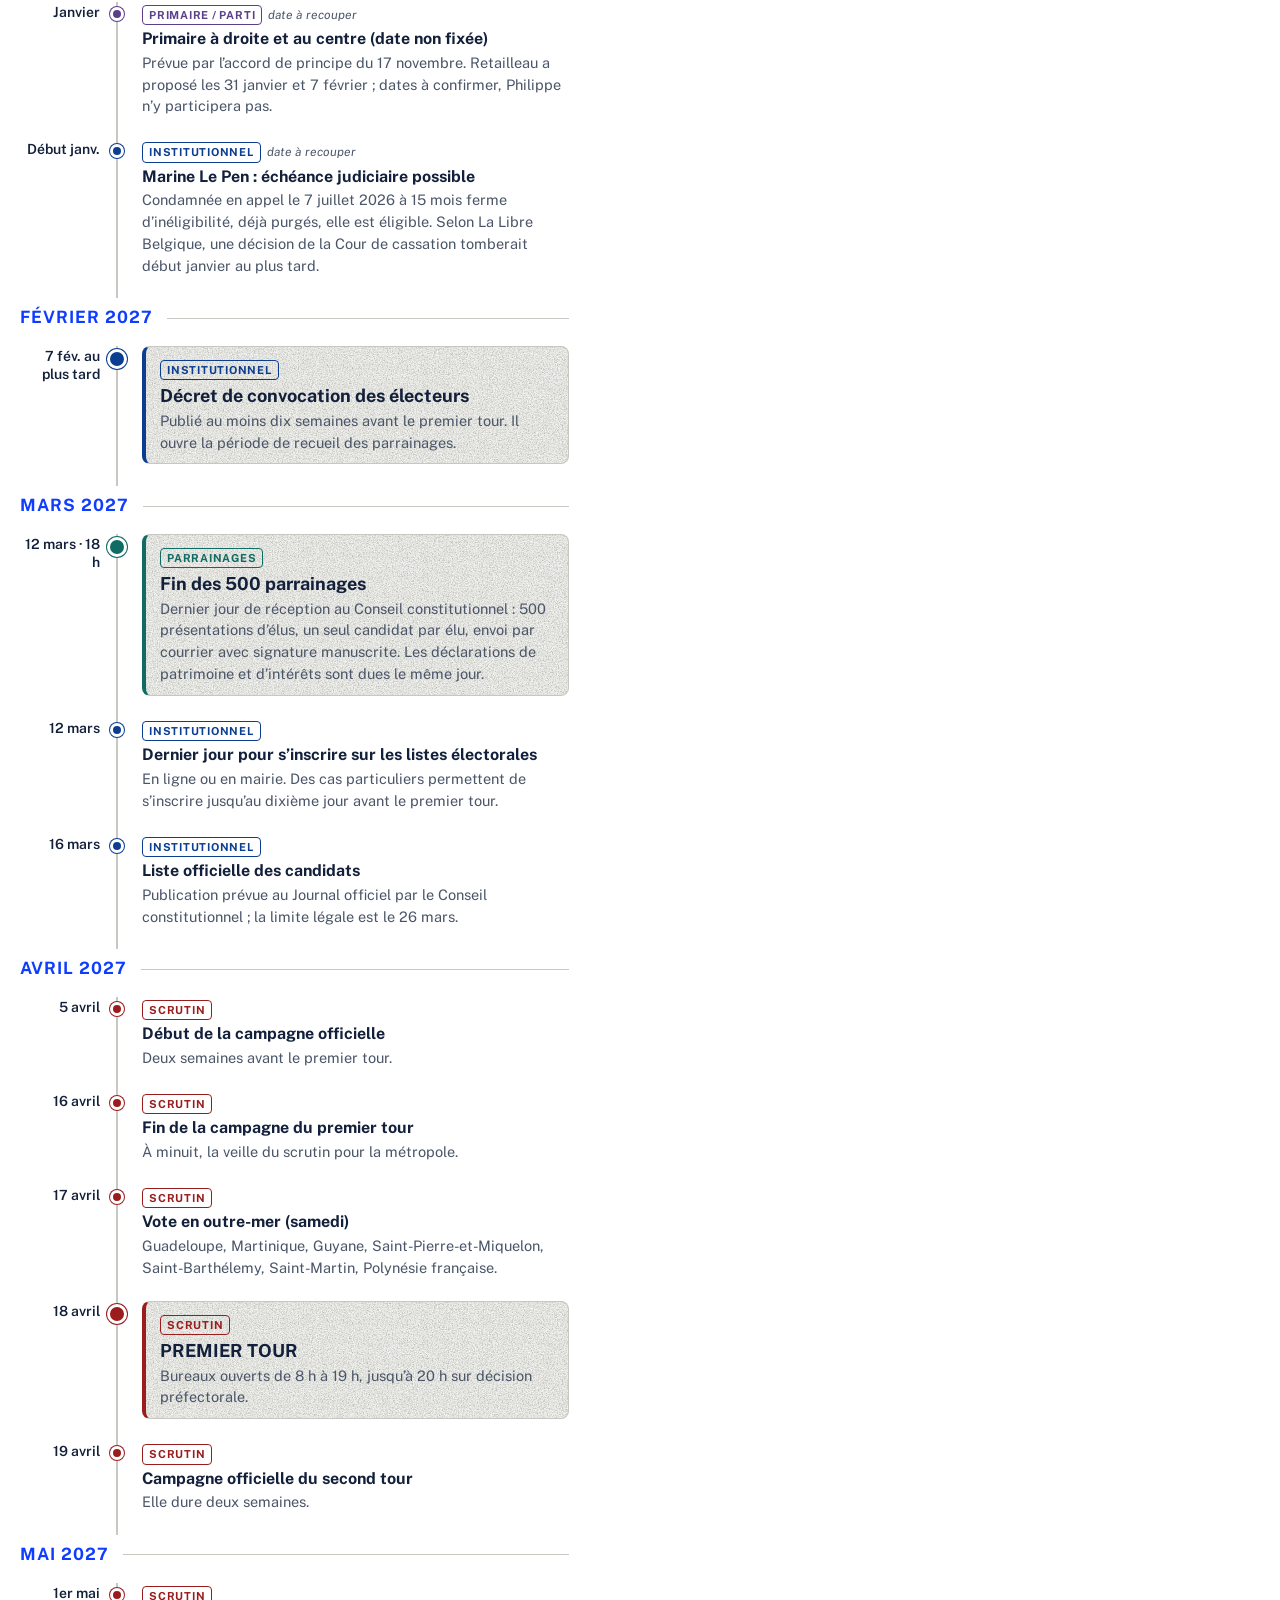
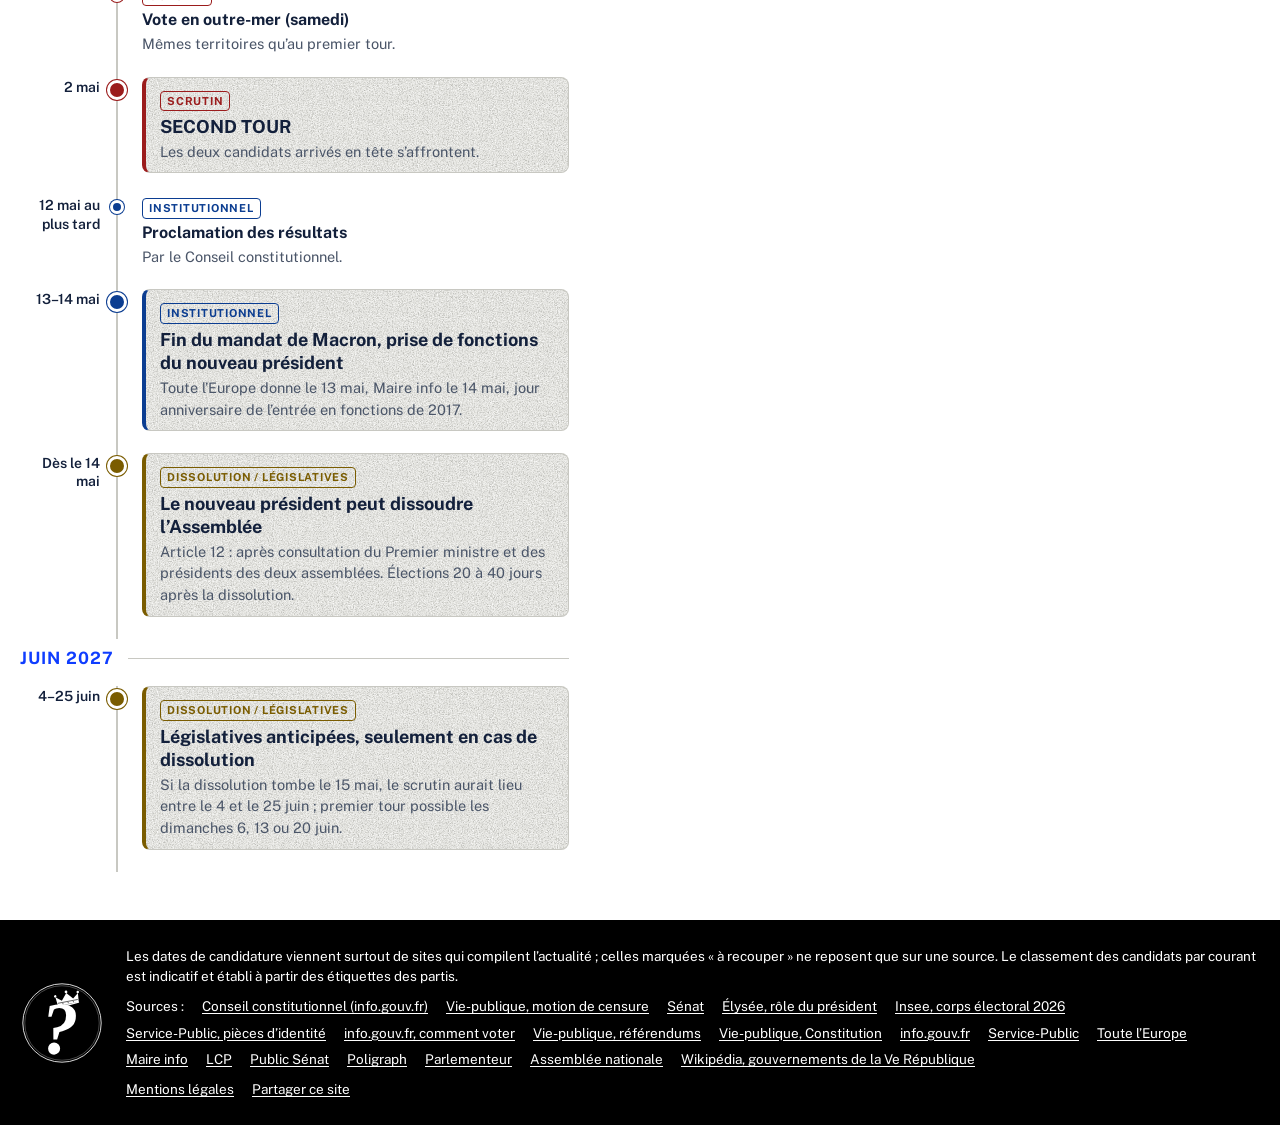
==== commit ff8e8cca: "Ajoute deux intertitres (dates essentielles, candidats déclarés) Co-Authored-By: Claude Sonnet 5.5 <" ====
--- a/index.html
+++ b/index.html
@@ -374,11 +374,13 @@
     <main class="col-left">
       <section aria-labelledby="h-keys">
         <h2 class="section-h" id="h-keys">Les dates essentielles</h2>
+        <p class="sub">Les échéances qui rythment l’élection, des parrainages aux deux tours.</p>
         <div class="keys" id="keys"></div>
       </section>
 
       <section aria-labelledby="h-pre">
         <h2 class="section-h" id="h-pre">Les candidats déclarés déjà dans la course avant septembre</h2>
+        <p class="sub">Ils figurent aussi dans la carte « Les courants politiques des candidats ».</p>
         <div class="chips" id="pre"></div>
       </section>
 
--- a/brand.css
+++ b/brand.css
@@ -18,9 +18,15 @@
 html body header.top>section.hero{margin-top:18px}
 html body header.top .hero-top .hero-logo{width:clamp(84px,9.5vw,140px)}
 
-/* ===== Titres et intertitres en bleu électrique ===== */
-html body header.top .hero-q,html body header.top .hero-q .hero-qm,html body header.top>h2.eyebrow,html body .section-h,html body .month h3,html body .edito h2,html body .faq .grp,html body .bb h4{color:var(--brand-blue)}
-html body .partage h3{color:var(--brand-blue)}
+/* ===== Titres : serif de la marque, en noir. Intertitres : sans-serif rond, en bleu électrique ===== */
+html body header.top .hero-q,html body header.top>h2.eyebrow,html body .section-h,html body .edito h2,html body .partage h3,html body .auteur .role{font-family:var(--display);font-weight:600;color:#000;text-transform:none;letter-spacing:-.005em;line-height:1.12}
+html body header.top>h2.eyebrow,html body .section-h,html body .edito h2,html body .partage h3,html body .auteur .role{font-size:clamp(24px,2.4vw,32px)}
+html body header.top .hero-q .hero-qm{color:var(--brand-blue)}
+html body .auteur h2{font-family:var(--display);font-weight:600;color:#000}
+html body .sub,html body header.top p.ag-sub{font:600 16px/1.4 var(--body);color:var(--brand-blue);text-transform:none;letter-spacing:0}
+html body .month h3,html body .bb h4,html body .faq .grp{font-family:var(--body);font-weight:700;color:var(--brand-blue)}
+html body .month h3{font-size:17px;letter-spacing:.06em;text-transform:uppercase}
+html body .bb h4,html body .faq .grp{font-size:16px}
 
 /* ===== Ligne électrique animée sous la marque : « les lignes bougent » ===== */
 html body header.top>.brand{position:relative;border-bottom-width:2px}
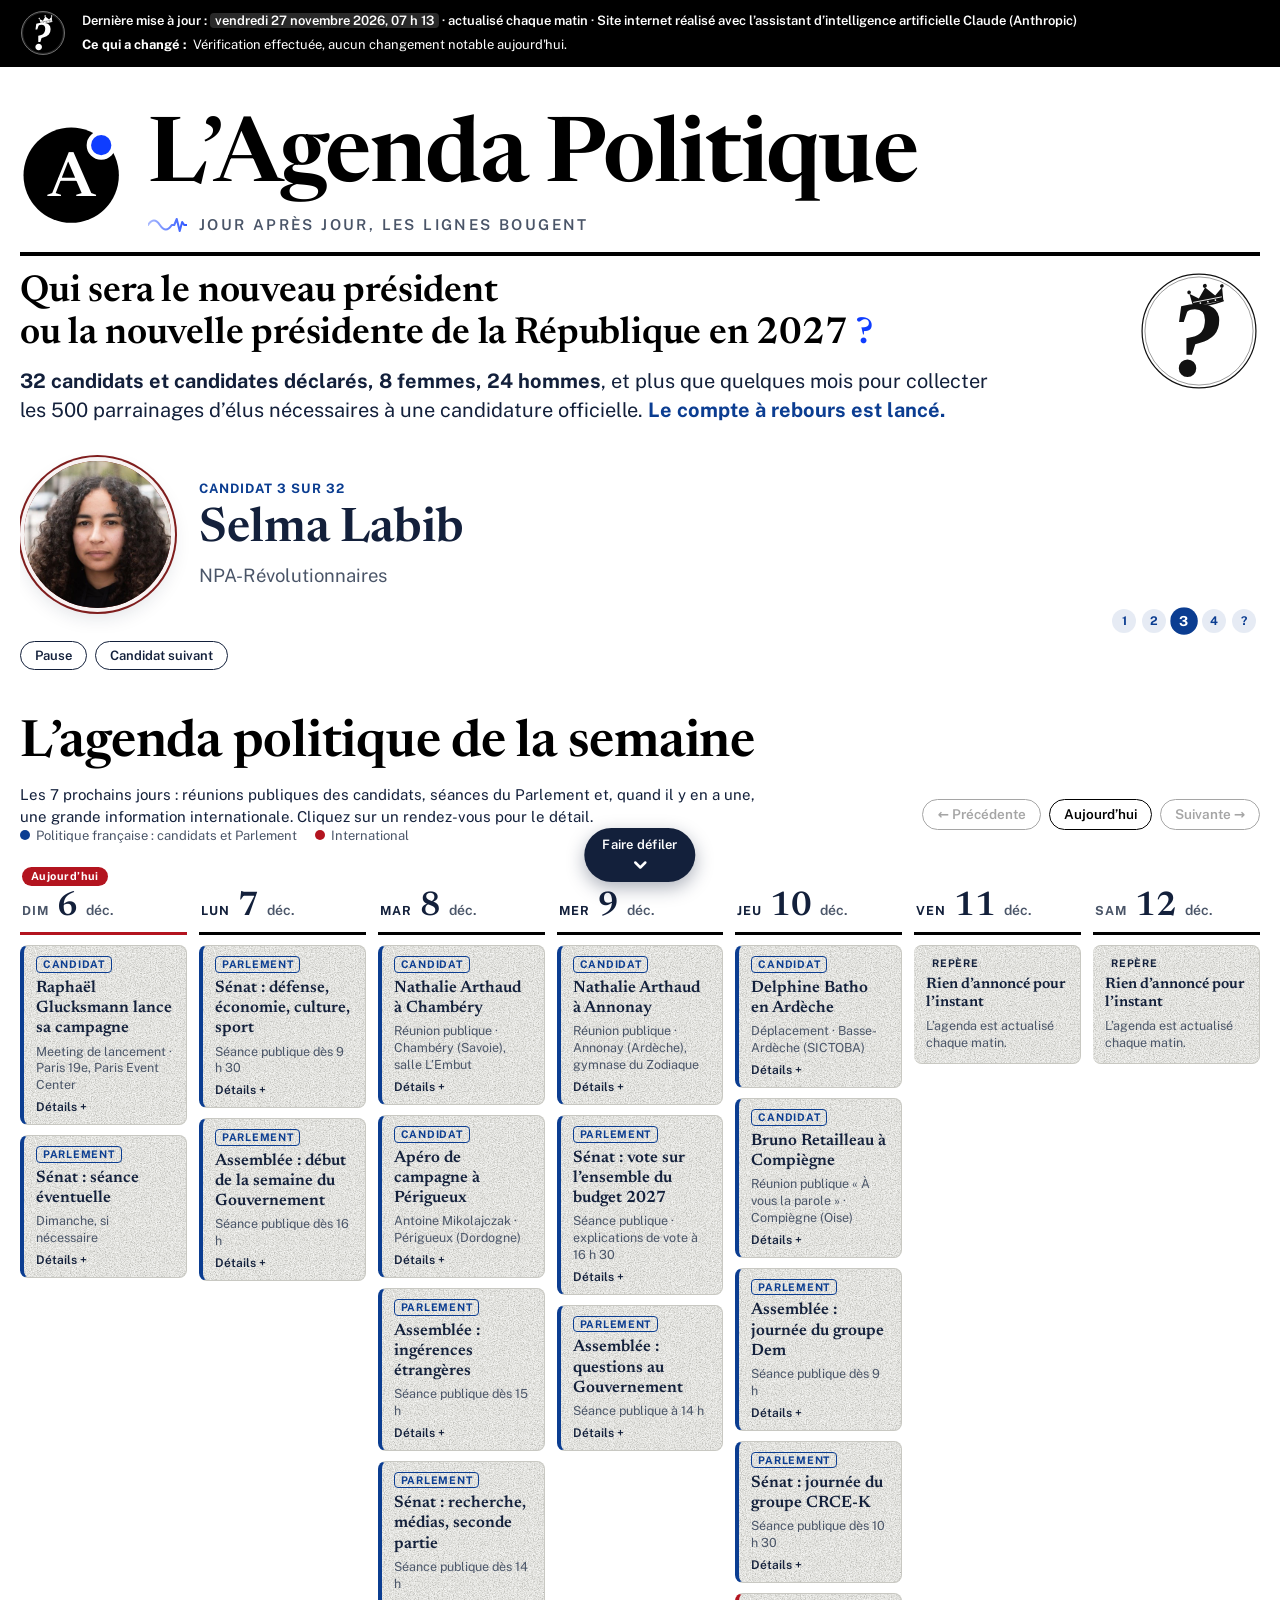
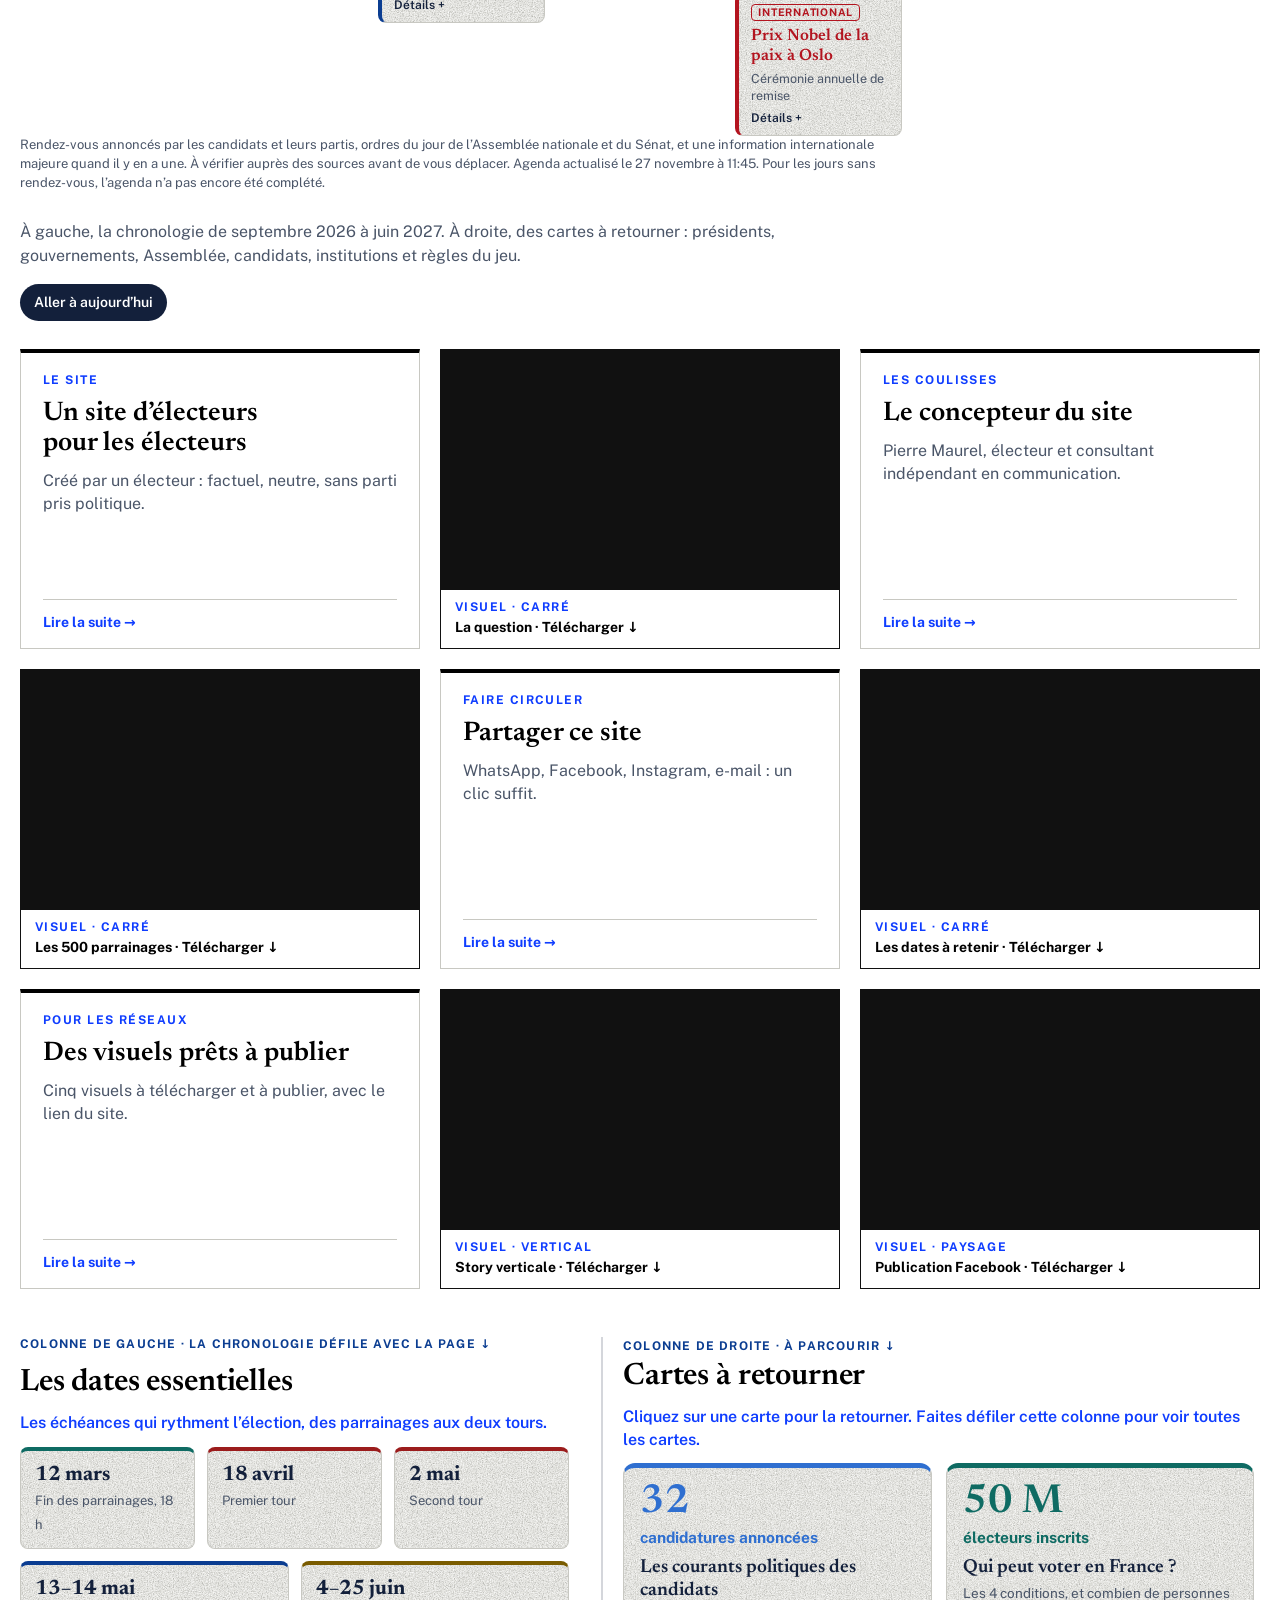
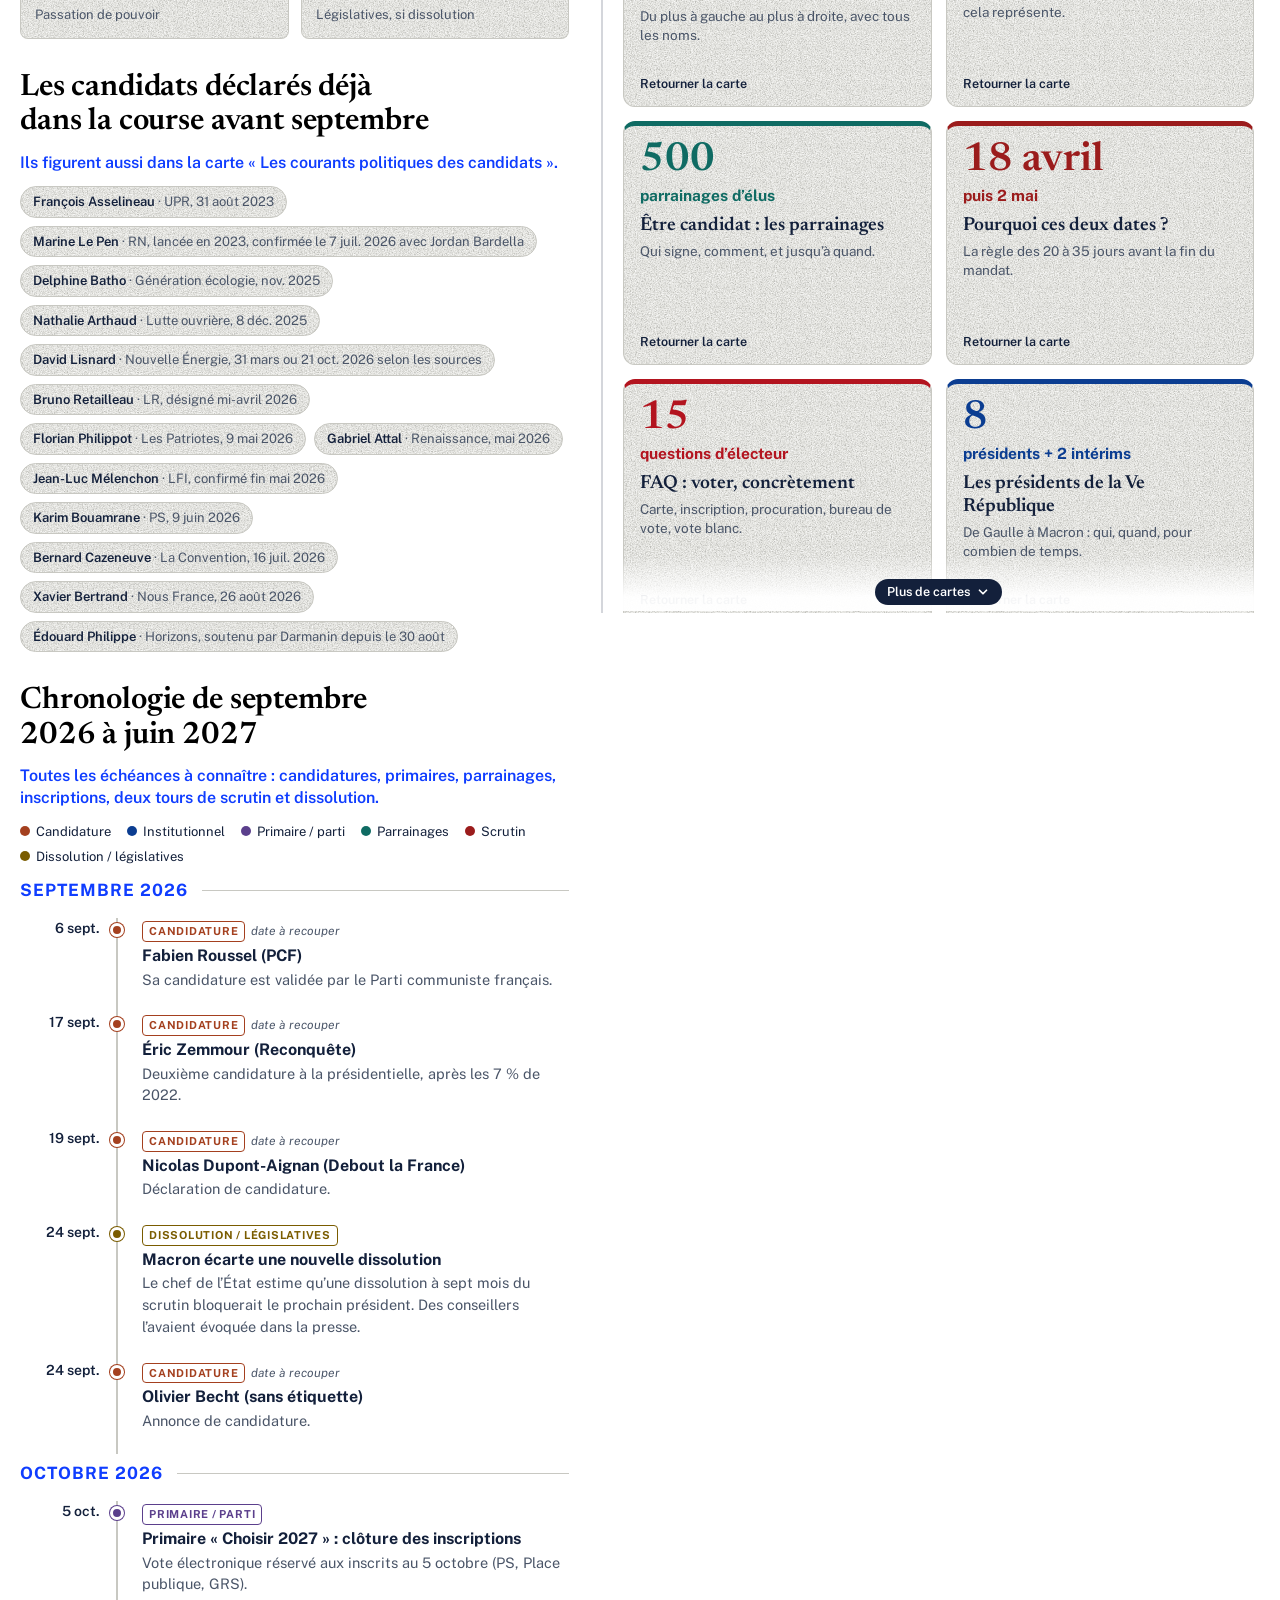
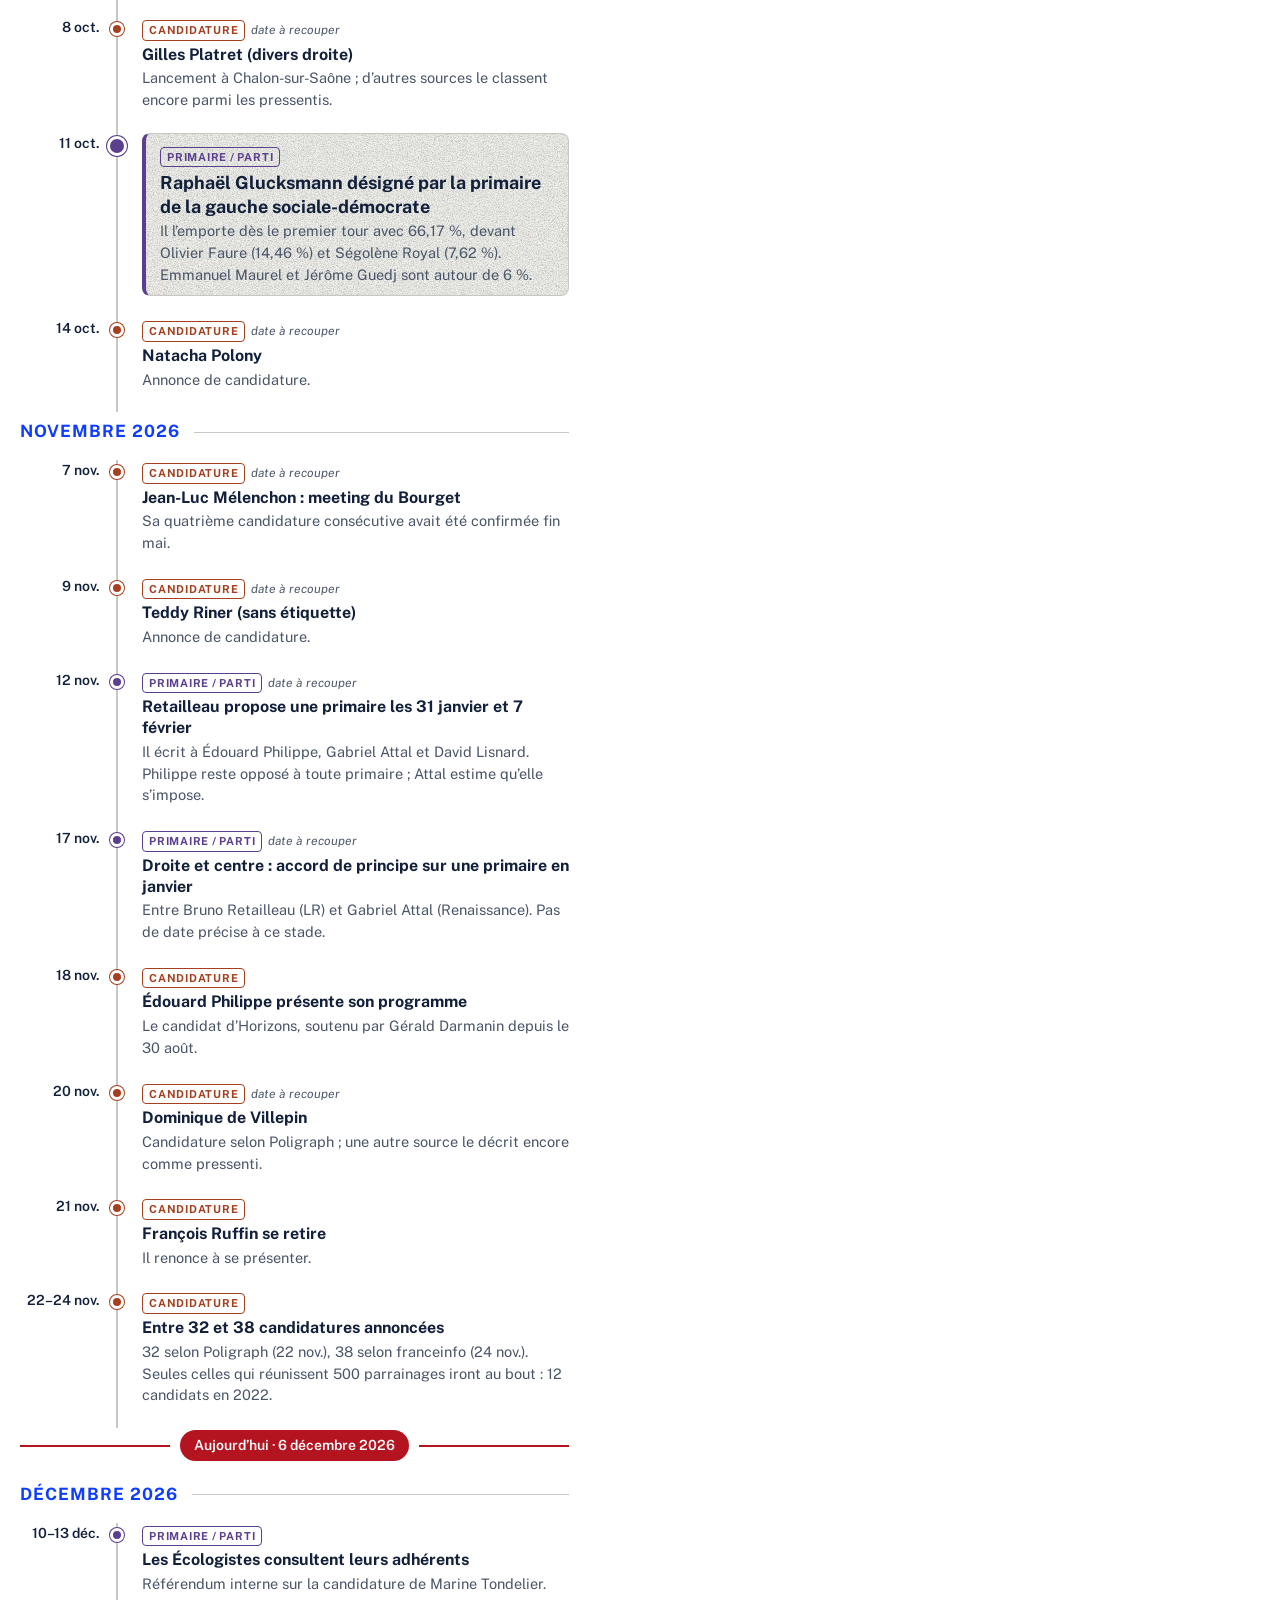
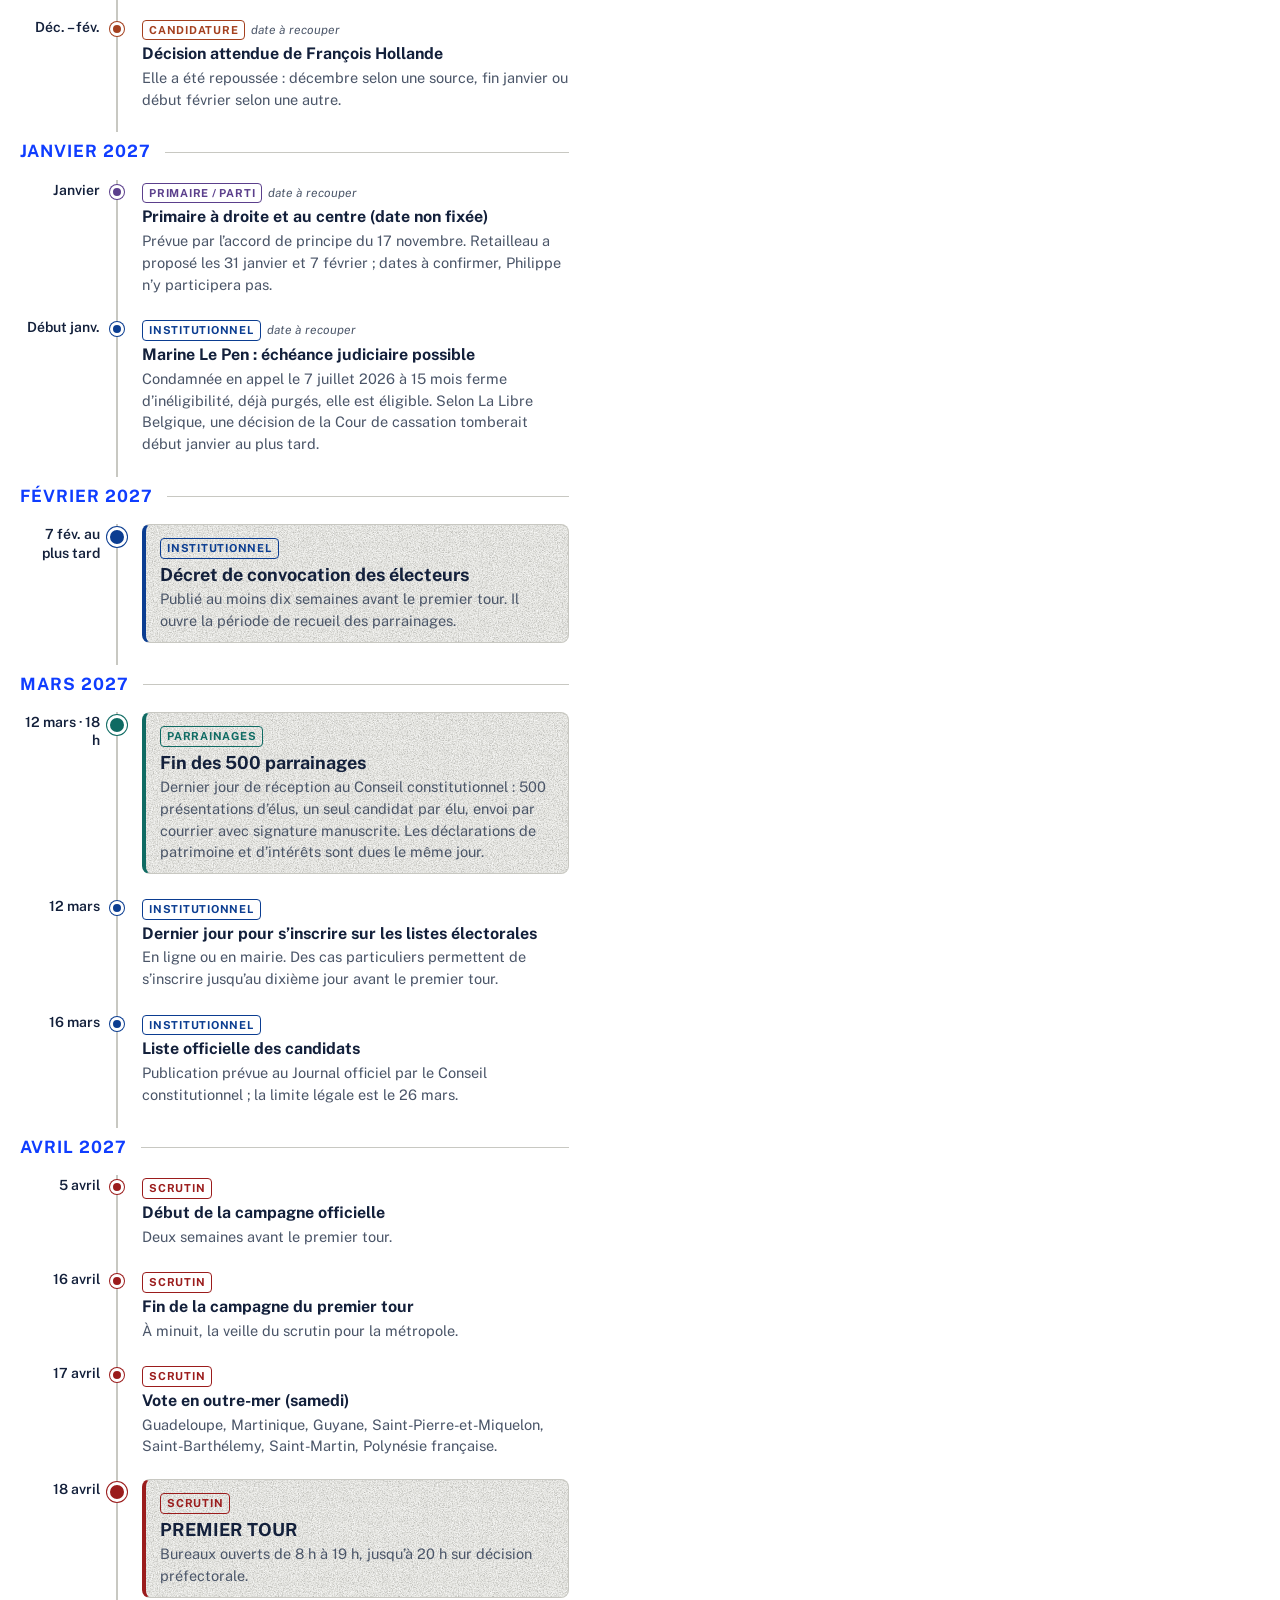
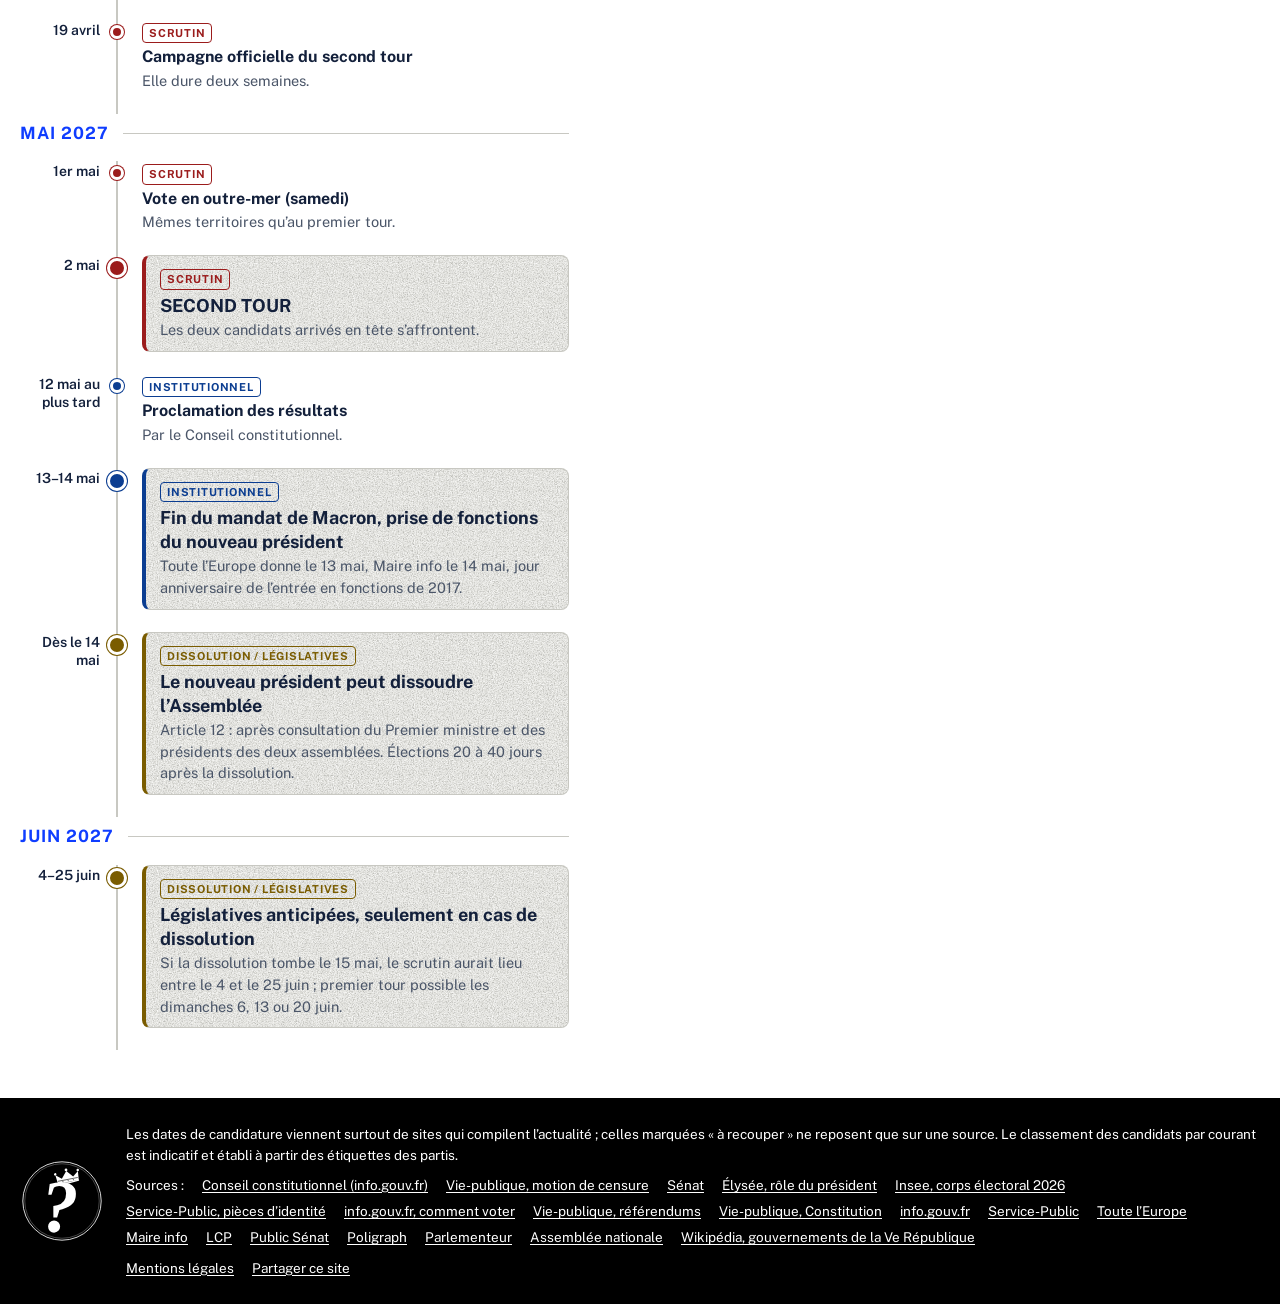
==== commit e685de59: "Page : mosaïque d'articles à la place de l'édito, du concepteur et du bloc partage Co-Authored-By: C" ====
--- a/index.html
+++ b/index.html
@@ -235,6 +235,7 @@
 <link rel="stylesheet" href="partage.css">
 <link rel="stylesheet" href="agenda.css">
 <link rel="stylesheet" href="brand.css">
+<link rel="stylesheet" href="mosaic.css">
 </head>
 <body>
 <div class="wrap">
@@ -291,27 +292,51 @@
     </section>
 
 
-    <div class="edito-row">
-      <section class="edito" aria-labelledby="h-edito">
-        <h2 id="h-edito">Un site d’électeur, pour les électeurs</h2>
-        <p>Ce site a été créé par un électeur, pour les électeurs. Son but est simple : comprendre l’élection présidentielle de 2027 de manière factuelle et neutre, sans parti pris politique. Vous y trouverez les dates, les règles du scrutin, le fonctionnement des institutions et la liste des candidats déclarés, avec leurs sources.</p>
-        <p>Le classement des candidats par courant politique est indicatif et ne met personne en avant. Les informations sont actualisées chaque jour de façon automatisée, avec l’aide d’une intelligence artificielle, et peuvent contenir des erreurs. Vérifiez toujours sur les sites officiels, comme service-public.gouv.fr et le Conseil constitutionnel.</p>
-      </section>
-      <aside class="auteur" aria-label="À propos du concepteur du site">
-        <img src="pierre-maurel.jpg" alt="Portraits de Pierre Maurel, concepteur du site" width="640" height="677" onerror="this.remove()">
-        <div class="role">Le concepteur du site</div>
-        <h2>Pierre Maurel</h2>
-        <p>Électeur français comme les autres, sans parti ni appartenance politique, habitant du 20e arrondissement de Paris. Consultant indépendant en communication et relations presse depuis 2011.</p>
-        <p>J’ai conçu ce site pour aider chacun à s’y retrouver dans la présidentielle de 2027, sans parti pris.</p>
-      </aside>
-    </div>
     <p class="intro">À gauche, la chronologie de septembre 2026 à juin 2027. À droite, des cartes à retourner : présidents, gouvernements, Assemblée, candidats, institutions et règles du jeu.</p>
     <a class="jump" href="#aujourdhui">Aller à aujourd’hui</a>
   </header>
 
-  <section class="partage" id="partager" aria-labelledby="h-partage">
-    <h2 class="section-h" id="h-partage">Partager ce site</h2>
-    <p class="sub">Ce site est fait pour circuler. Envoyez-le à vos proches, à votre famille, à vos collègues : un clic suffit.</p>
+  <section class="mosaic" id="partager" aria-labelledby="h-mosaic">
+    <h2 class="sr-only" id="h-mosaic">À propos du site, partage et visuels</h2>
+    <ul class="mo-grid">
+      <li class="mo-card mo-art">
+        <span class="mo-kick">Le site</span>
+        <h3>Un site d’électeurs pour les électeurs</h3>
+        <p class="mo-sub">Créé par un électeur : factuel, neutre, sans parti pris politique.</p>
+        <button type="button" class="mo-more" data-open="mo-edito" data-title="Un site d’électeurs pour les électeurs">Lire la suite <span aria-hidden="true">→</span></button>
+        <div class="mo-full" id="mo-edito" hidden>
+          <p>Ce site a été créé par un électeur, pour les électeurs. Son but est simple : comprendre l’élection présidentielle de 2027 de manière factuelle et neutre, sans parti pris politique. Vous y trouverez les dates, les règles du scrutin, le fonctionnement des institutions et la liste des candidats déclarés, avec leurs sources.</p>
+          <p>Le classement des candidats par courant politique est indicatif et ne met personne en avant. Les informations sont actualisées chaque jour de façon automatisée, avec l’aide d’une intelligence artificielle, et peuvent contenir des erreurs. Vérifiez toujours sur les sites officiels, comme service-public.gouv.fr et le Conseil constitutionnel.</p>
+        </div>
+      </li>
+      <li class="mo-card mo-img">
+        <div class="mo-pic"><img src="partage/visuel-carre-1-la-question.jpg" alt="Visuel « La question »" loading="lazy" decoding="async" onerror="this.remove()"></div>
+        <div class="mo-cap"><span class="mo-kick">Visuel · carré</span><a class="mo-dl" href="partage/visuel-carre-1-la-question.jpg" download="visuel-carre-1-la-question.jpg">La question · Télécharger ↓</a></div>
+      </li>
+      <li class="mo-card mo-art">
+        <span class="mo-kick">Les coulisses</span>
+        <h3>Le concepteur du site</h3>
+        <p class="mo-sub">Pierre Maurel, électeur et consultant indépendant en communication.</p>
+        <button type="button" class="mo-more" data-open="mo-concepteur" data-title="Le concepteur du site">Lire la suite <span aria-hidden="true">→</span></button>
+        <div class="mo-full" id="mo-concepteur" hidden>
+          <img class="mo-portrait" src="pierre-maurel.jpg" alt="Portraits de Pierre Maurel, concepteur du site" width="640" height="677" onerror="this.remove()">
+          <p><b>Pierre Maurel</b></p>
+          <p>Électeur français comme les autres, sans parti ni appartenance politique, habitant du 20e arrondissement de Paris. Consultant indépendant en communication et relations presse depuis 2011.</p>
+          <p>J’ai conçu ce site pour aider chacun à s’y retrouver dans la présidentielle de 2027, sans parti pris.</p>
+        </div>
+      </li>
+      <li class="mo-card mo-img">
+        <div class="mo-pic"><img src="partage/visuel-carre-2-500-parrainages.jpg" alt="Visuel « Les 500 parrainages »" loading="lazy" decoding="async" onerror="this.remove()"></div>
+        <div class="mo-cap"><span class="mo-kick">Visuel · carré</span><a class="mo-dl" href="partage/visuel-carre-2-500-parrainages.jpg" download="visuel-carre-2-500-parrainages.jpg">Les 500 parrainages · Télécharger ↓</a></div>
+      </li>
+      <li class="mo-card mo-art">
+        <span class="mo-kick">Faire circuler</span>
+        <h3>Partager ce site</h3>
+        <p class="mo-sub">WhatsApp, Facebook, Instagram, e-mail : un clic suffit.</p>
+        <button type="button" class="mo-more" data-open="mo-partage" data-title="Partager ce site">Lire la suite <span aria-hidden="true">→</span></button>
+        <div class="mo-full" id="mo-partage" hidden>
+          <div class="partage mo-share">
+<p class="sub">Ce site est fait pour circuler. Envoyez-le à vos proches, à votre famille, à vos collègues : un clic suffit.</p>
     <div class="share-btns">
       <a class="sbtn" href="https://wa.me/?text=Qui%20sera%20le%20prochain%20pr%C3%A9sident%20ou%20la%20prochaine%20pr%C3%A9sidente%20de%20la%20R%C3%A9publique%20en%202027%20%3F%20Un%20site%20d%E2%80%99%C3%A9lecteurs%20pour%20les%20%C3%A9lecteurs%2C%20factuel%20et%20neutre%20%3A%20https%3A%2F%2Fmaurelpr-arch.github.io%2Fpresidentielle-2027%2F" target="_blank" rel="noopener"><svg viewBox="0 0 24 24" aria-hidden="true"><path d="M12 2a10 10 0 0 0-8.6 15.1L2 22l5-1.3A10 10 0 1 0 12 2Zm0 18.2a8.2 8.2 0 0 1-4.2-1.2l-.3-.2-3 .8.8-2.9-.2-.3A8.2 8.2 0 1 1 12 20.200Zm4.500-6.100c-.2-.1-1.500-.7-1.700-.8-.2-.1-.4-.1-.6.1l-.8 1c-.1.200-.3.200-.5.100a6.700 6.700 0 0 1-3.300-2.900c-.2-.4.200-.4.700-1.300.1-.2 0-.3 0-.5l-.8-1.800c-.2-.5-.4-.4-.6-.4h-.5a1 1 0 0 0-.7.300 3 3 0 0 0-.9 2.200c0 1.300.9 2.500 1 2.700.1.200 1.800 2.800 4.400 3.900 1.600.7 2.300.7 3.100.6.500-.1 1.500-.6 1.800-1.200.2-.6.2-1.100.2-1.200-.1-.1-.3-.2-.5-.3Z"/></svg>WhatsApp</a>
       <a class="sbtn" href="https://www.facebook.com/sharer/sharer.php?u=https%3A%2F%2Fmaurelpr-arch.github.io%2Fpresidentielle-2027%2F" target="_blank" rel="noopener"><svg viewBox="0 0 24 24" aria-hidden="true"><path d="M13.500 22v-8.200h2.800l.4-3.300h-3.200V8.400c0-.9.300-1.600 1.600-1.600h1.700V3.900c-.3 0-1.300-.1-2.500-.1-2.500 0-4.200 1.500-4.200 4.300v2.400H7.300v3.300h2.800V22h3.400Z"/></svg>Facebook</a>
@@ -324,8 +349,21 @@
       <input type="text" id="share-url" readonly value="https://maurelpr-arch.github.io/presidentielle-2027/" aria-label="Adresse du site">
     </div>
     <p class="share-status" id="share-status" role="status" aria-live="polite"></p>
-    <h3 id="visuels">Des visuels prêts à publier</h3>
-    <p class="how">Instagram ne permet pas de partager un lien depuis un site. Téléchargez un visuel, publiez-le dans l’application, puis collez l’adresse du site dans votre bio ou dans un autocollant « lien » de votre story. Sur téléphone, le bouton « Partager » envoie directement l’image à l’application de votre choix.</p>
+          </div>
+        </div>
+      </li>
+      <li class="mo-card mo-img">
+        <div class="mo-pic"><img src="partage/visuel-carre-3-les-dates.jpg" alt="Visuel « Les dates à retenir »" loading="lazy" decoding="async" onerror="this.remove()"></div>
+        <div class="mo-cap"><span class="mo-kick">Visuel · carré</span><a class="mo-dl" href="partage/visuel-carre-3-les-dates.jpg" download="visuel-carre-3-les-dates.jpg">Les dates à retenir · Télécharger ↓</a></div>
+      </li>
+      <li class="mo-card mo-art">
+        <span class="mo-kick">Pour les réseaux</span>
+        <h3>Des visuels prêts à publier</h3>
+        <p class="mo-sub">Cinq visuels à télécharger et à publier, avec le lien du site.</p>
+        <button type="button" class="mo-more" data-open="mo-visuels" data-title="Des visuels prêts à publier">Lire la suite <span aria-hidden="true">→</span></button>
+        <div class="mo-full" id="mo-visuels" hidden>
+          <div class="partage mo-share">
+<p class="how">Instagram ne permet pas de partager un lien depuis un site. Téléchargez un visuel, publiez-le dans l’application, puis collez l’adresse du site dans votre bio ou dans un autocollant « lien » de votre story. Sur téléphone, le bouton « Partager » envoie directement l’image à l’application de votre choix.</p>
     <ul class="visuels">
         <li>
           <img src="partage/visuel-carre-1-la-question.jpg" alt="Visuel « La question » : Carré 1:1 · Instagram, Facebook, WhatsApp" loading="lazy" decoding="async">
@@ -367,6 +405,18 @@
             <button type="button" class="sbtn" data-share-img="partage/visuel-facebook-paysage.jpg" hidden>Partager</button>
           </div>
         </li>
+    </ul>
+          </div>
+        </div>
+      </li>
+      <li class="mo-card mo-img">
+        <div class="mo-pic"><img src="partage/visuel-story-vertical.jpg" alt="Visuel « Story verticale »" loading="lazy" decoding="async" onerror="this.remove()"></div>
+        <div class="mo-cap"><span class="mo-kick">Visuel · vertical</span><a class="mo-dl" href="partage/visuel-story-vertical.jpg" download="visuel-story-vertical.jpg">Story verticale · Télécharger ↓</a></div>
+      </li>
+      <li class="mo-card mo-img">
+        <div class="mo-pic"><img src="partage/visuel-facebook-paysage.jpg" alt="Visuel « Publication Facebook »" loading="lazy" decoding="async" onerror="this.remove()"></div>
+        <div class="mo-cap"><span class="mo-kick">Visuel · paysage</span><a class="mo-dl" href="partage/visuel-facebook-paysage.jpg" download="visuel-facebook-paysage.jpg">Publication Facebook · Télécharger ↓</a></div>
+      </li>
     </ul>
   </section>
 
@@ -420,5 +470,6 @@
 <script src="hero.js"></script>
 <script src="partage.js"></script>
 <script src="agenda.js"></script>
+<script src="mosaic.js"></script>
 </body>
 </html>
--- a/brand.css
+++ b/brand.css
@@ -20,22 +20,12 @@
 
 /* ===== Titres : serif de la marque, en noir. Intertitres : sans-serif rond, en bleu électrique ===== */
 html body header.top .hero-q,html body header.top>h2.eyebrow,html body .section-h,html body .edito h2,html body .partage h3,html body .auteur .role{font-family:var(--display);font-weight:600;color:#000;text-transform:none;letter-spacing:-.005em;line-height:1.12}
-html body header.top>h2.eyebrow,html body .section-h,html body .edito h2,html body .partage h3,html body .auteur .role{font-size:clamp(24px,2.4vw,32px)}
+html body .section-h,html body .edito h2,html body .partage h3,html body .auteur .role{font-size:clamp(24px,2.4vw,32px)}
+html body header.top>h2.eyebrow{font-size:clamp(32px,4vw,52px)}
 html body header.top .hero-q .hero-qm{color:var(--brand-blue)}
 html body .auteur h2{font-family:var(--display);font-weight:600;color:#000}
-html body .sub,html body header.top p.ag-sub{font:600 16px/1.4 var(--body);color:var(--brand-blue);text-transform:none;letter-spacing:0}
+html body .sub{font:600 16px/1.4 var(--body);color:var(--brand-blue);text-transform:none;letter-spacing:0}
+html body header.top p.ag-sub{font:400 15px/1.45 var(--body);color:var(--ink);text-transform:none;letter-spacing:0}
 html body .month h3,html body .bb h4,html body .faq .grp{font-family:var(--body);font-weight:700;color:var(--brand-blue)}
 html body .month h3{font-size:17px;letter-spacing:.06em;text-transform:uppercase}
 html body .bb h4,html body .faq .grp{font-size:16px}
-
-/* ===== Ligne électrique animée sous la marque : « les lignes bougent » ===== */
-html body header.top>.brand{position:relative;border-bottom-width:2px}
-html body header.top>.brand::after{content:"";position:absolute;left:0;right:0;bottom:-12px;height:24px;pointer-events:none;
-  background:url("data:image/svg+xml;utf8,<svg xmlns='http://www.w3.org/2000/svg' width='96' height='24' viewBox='0 0 96 24'><path d='M0 12H18L24 12L31 2L39 22L46 4L53 20L60 12H96' fill='none' stroke='%230F3DFF' stroke-width='2.5' stroke-linejoin='miter' stroke-linecap='square'/></svg>") 0 0/96px 24px repeat-x;
-  -webkit-mask:linear-gradient(90deg,rgba(0,0,0,.3) 0%,#000 45%,rgba(0,0,0,.3) 90%) 0 0/60% 100% repeat-x;
-          mask:linear-gradient(90deg,rgba(0,0,0,.3) 0%,#000 45%,rgba(0,0,0,.3) 90%) 0 0/60% 100% repeat-x;
-  filter:drop-shadow(0 0 3px rgba(15,61,255,.65));
-  animation:courant-defile 2.4s linear infinite,courant-pulse 3.6s linear infinite}
-@keyframes courant-defile{to{background-position:96px 0}}
-@keyframes courant-pulse{to{-webkit-mask-position:60% 0;mask-position:60% 0}}
-@media (prefers-reduced-motion:reduce){html body header.top>.brand::after{animation:none;-webkit-mask:none;mask:none}}
--- a/mosaic.css
+++ b/mosaic.css
@@ -0,0 +1,39 @@
+/* ===== Mosaïque « À la une du site » : cartes de même taille, façon presse (titre, sous-titre, lire la suite) ===== */
+.mosaic{margin:8px 0 48px}
+.mo-grid{list-style:none;margin:0;padding:0;display:grid;grid-template-columns:repeat(3,minmax(0,1fr));grid-auto-rows:1fr;gap:20px}
+@media (max-width:900px){.mo-grid{grid-template-columns:repeat(2,minmax(0,1fr))}}
+@media (max-width:560px){.mo-grid{grid-template-columns:minmax(0,1fr)}}
+.mo-card{position:relative;display:flex;flex-direction:column;min-height:300px;min-width:0;background:#fff;border:1px solid var(--line);border-top:4px solid #000;overflow:hidden}
+.mo-art{padding:20px 22px 18px}
+.mo-kick{display:block;font:700 12px/1.3 var(--body);letter-spacing:.12em;text-transform:uppercase;color:var(--brand-blue,#0F3DFF)}
+html body .mo-art h3{margin:10px 0 10px;font:600 clamp(24px,2.1vw,30px)/1.12 var(--display);color:#000;text-wrap:balance}
+.mo-sub{margin:0;font:400 16px/1.45 var(--body);color:var(--muted)}
+.mo-more{all:unset;box-sizing:border-box;margin-top:auto;padding-top:14px;cursor:pointer;font:700 14px/1.2 var(--body);color:var(--brand-blue,#0F3DFF);border-top:1px solid var(--line)}
+.mo-more:hover{text-decoration:underline}
+.mo-more:focus-visible{outline:3px solid #F2B90F;outline-offset:3px}
+.mo-sub+.mo-more{margin-top:auto}
+.mo-art .mo-sub{flex:0 1 auto;margin-bottom:14px}
+.mo-img{padding:0;background:#111;border-color:#111}
+.mo-pic{position:relative;flex:1;min-height:0;background:#111}
+.mo-pic img{position:absolute;inset:0;width:100%;height:100%;object-fit:cover;display:block}
+.mo-cap{display:flex;flex-direction:column;gap:3px;padding:10px 14px 12px;background:#fff}
+.mo-dl{font:700 14px/1.3 var(--body);color:#000;text-decoration:none}
+.mo-dl:hover{color:var(--brand-blue,#0F3DFF);text-decoration:underline}
+.mo-dl:focus-visible{outline:3px solid #F2B90F;outline-offset:2px}
+.mo-full{display:none}
+
+/* Fenêtre « Lire la suite » */
+.mo-dialog{box-sizing:border-box;width:min(760px,92vw);max-height:86vh;padding:0;border:0;border-top:5px solid #000;background:#fff;color:var(--ink);overflow:auto}
+.mo-dialog::backdrop{background:rgba(0,0,0,.55)}
+.mo-dh{position:sticky;top:0;z-index:1;display:flex;align-items:flex-start;justify-content:space-between;gap:16px;padding:18px 24px 12px;background:#fff;border-bottom:1px solid var(--line)}
+.mo-dh h2{margin:0;font:600 clamp(24px,3vw,32px)/1.12 var(--display);color:#000}
+.mo-x{all:unset;flex:none;cursor:pointer;box-sizing:border-box;padding:7px 14px;border:1.5px solid #000;border-radius:999px;font:600 14px/1 var(--body)}
+.mo-x:hover{background:#000;color:#fff}
+.mo-x:focus-visible{outline:3px solid #F2B90F;outline-offset:2px}
+.mo-db{padding:18px 24px 26px}
+.mo-db .mo-full{display:block}
+.mo-db .mo-full[hidden]{display:none}
+.mo-db p{margin:0 0 12px;font-size:16px;line-height:1.55;color:var(--ink)}
+.mo-portrait{float:right;width:150px;max-width:34%;height:auto;margin:0 0 10px 18px;border:1px solid var(--line)}
+.mo-db .mo-full.partage,.mo-db .mo-share{margin:0;max-width:none}
+html body .mo-db .sub{font:600 16px/1.4 var(--body);color:var(--brand-blue,#0F3DFF)}
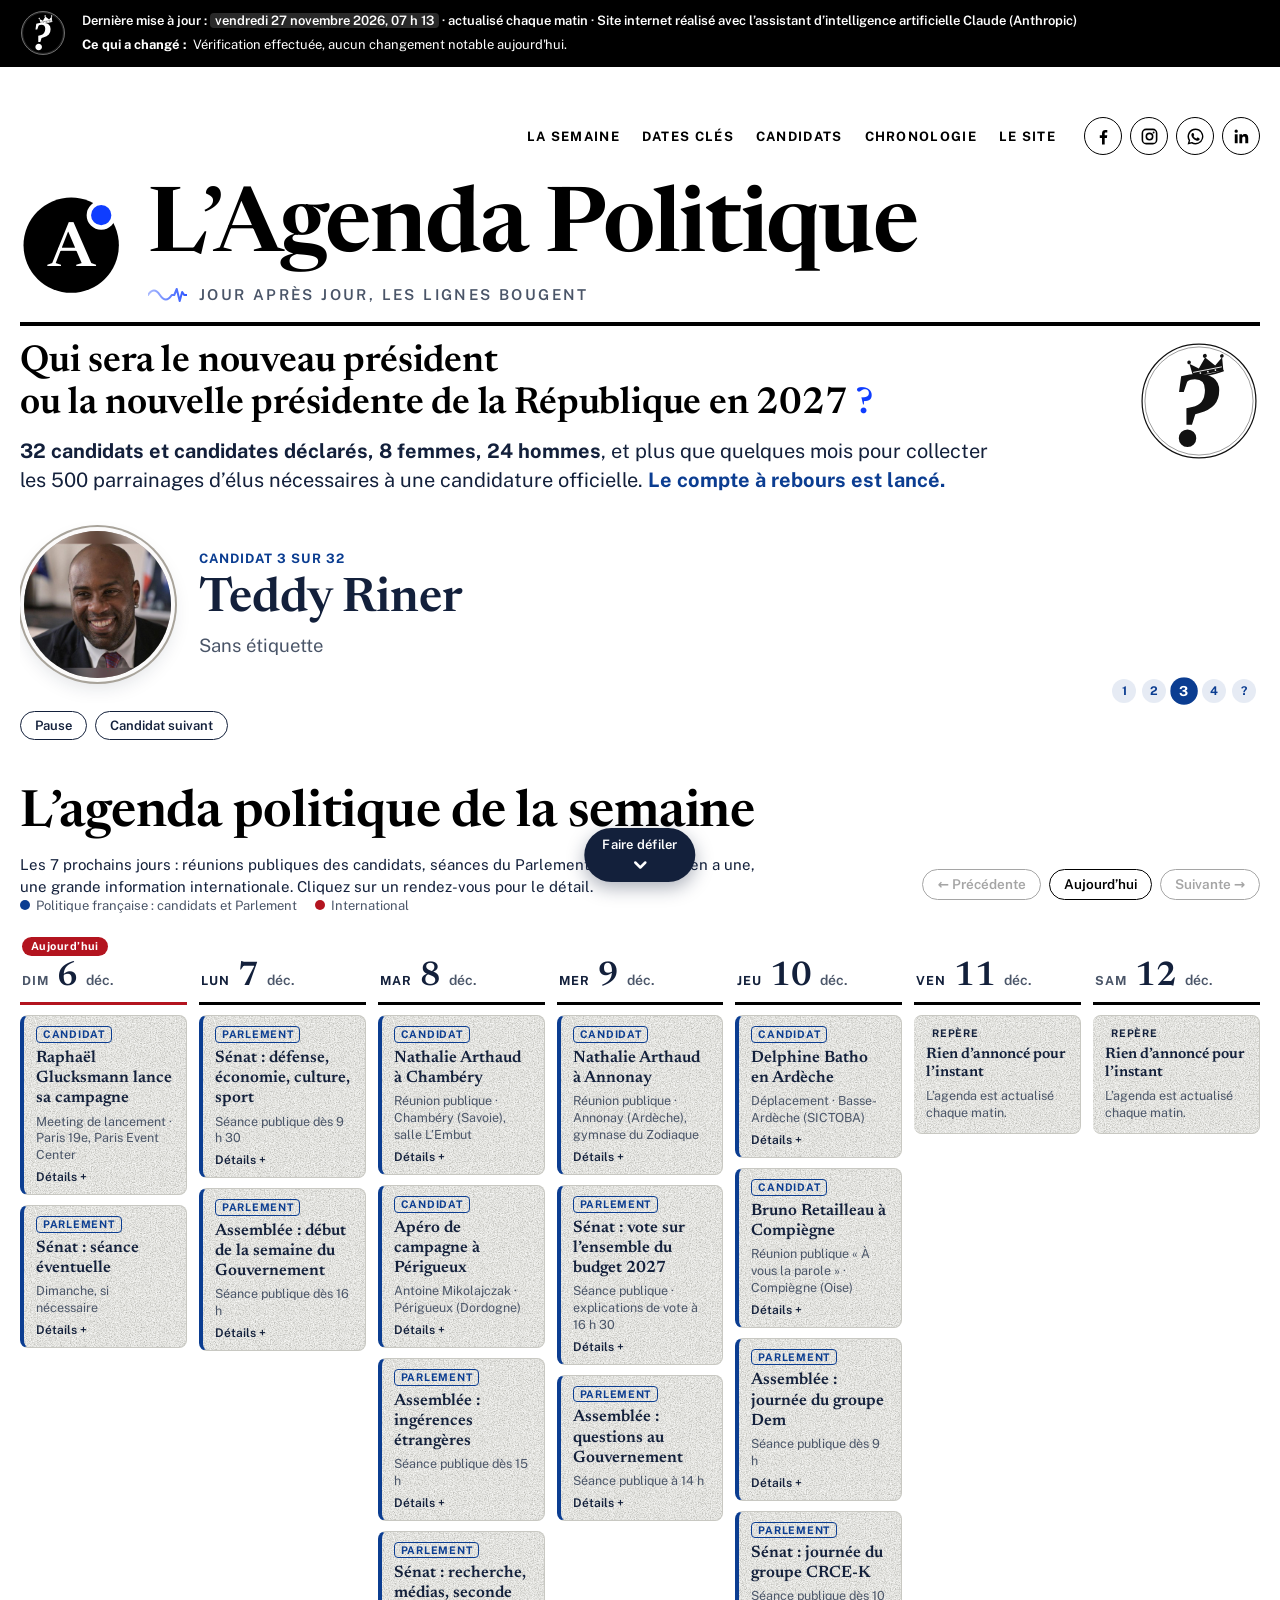
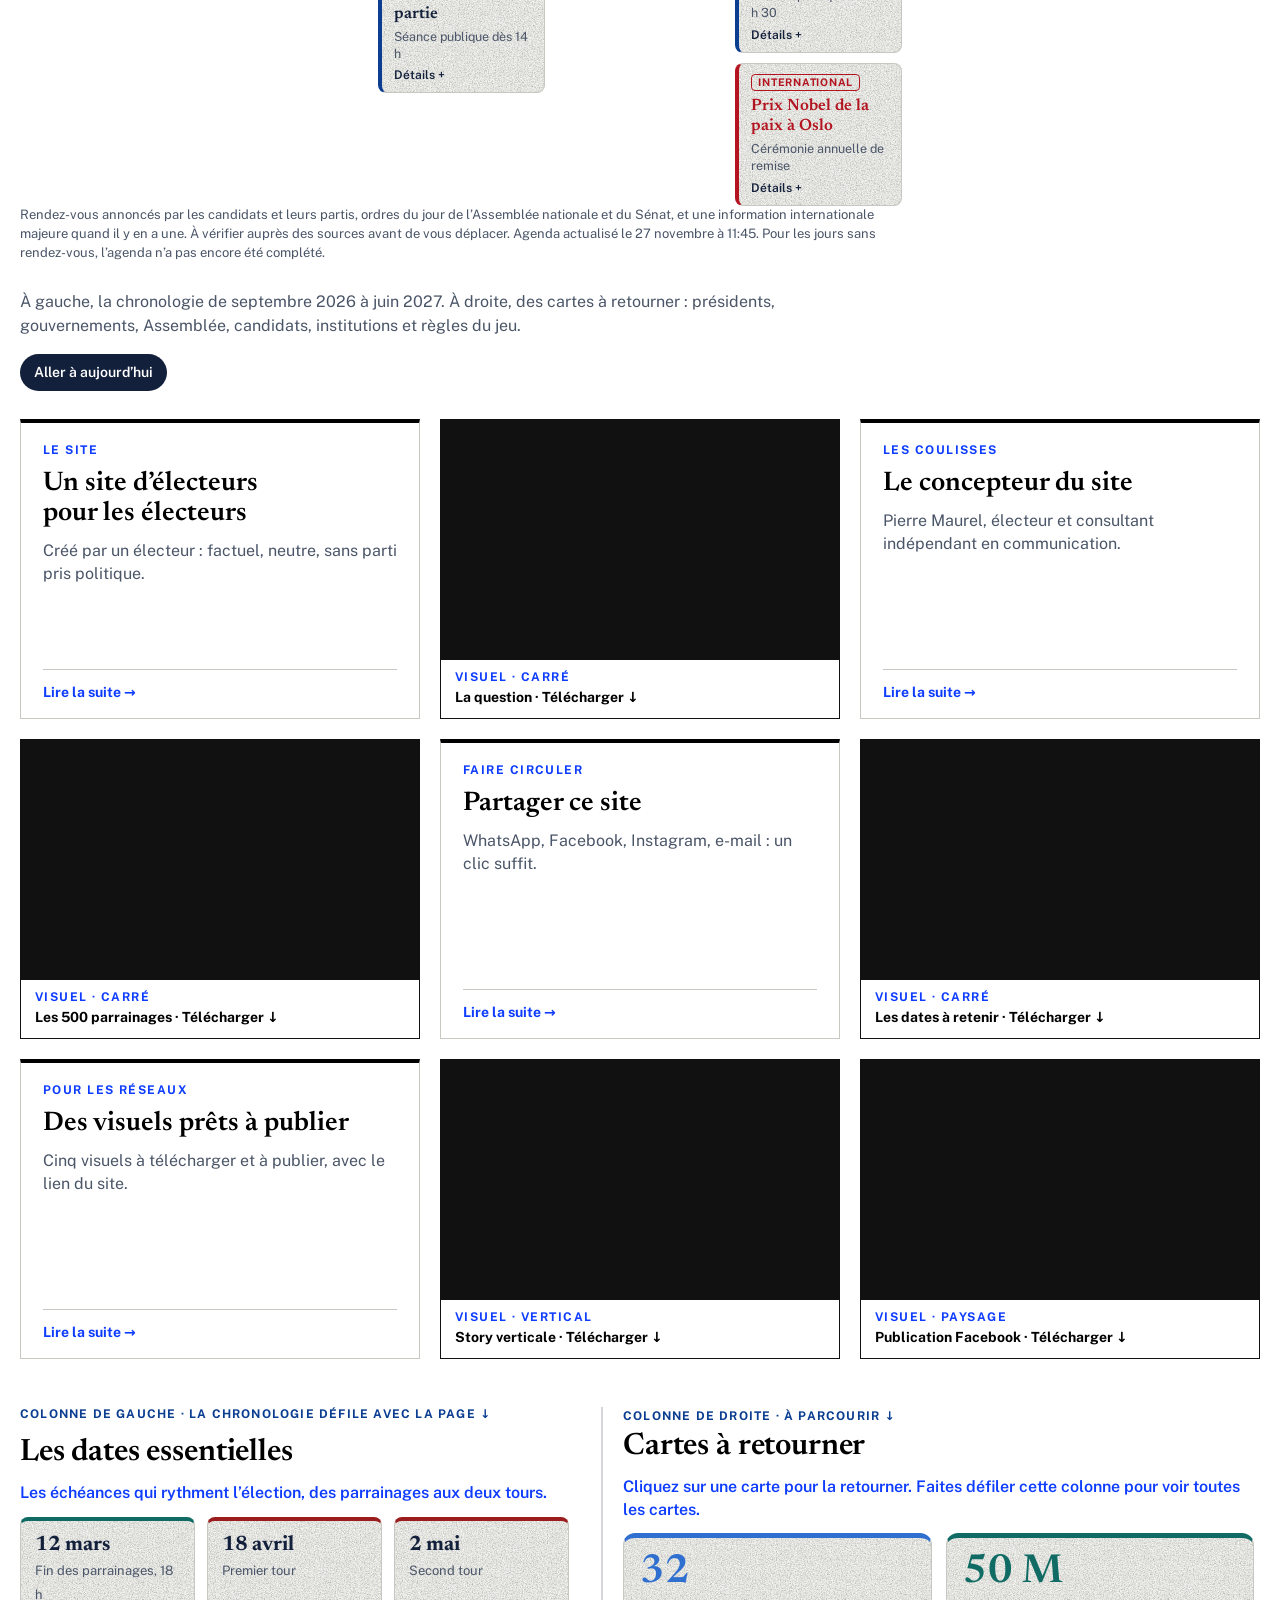
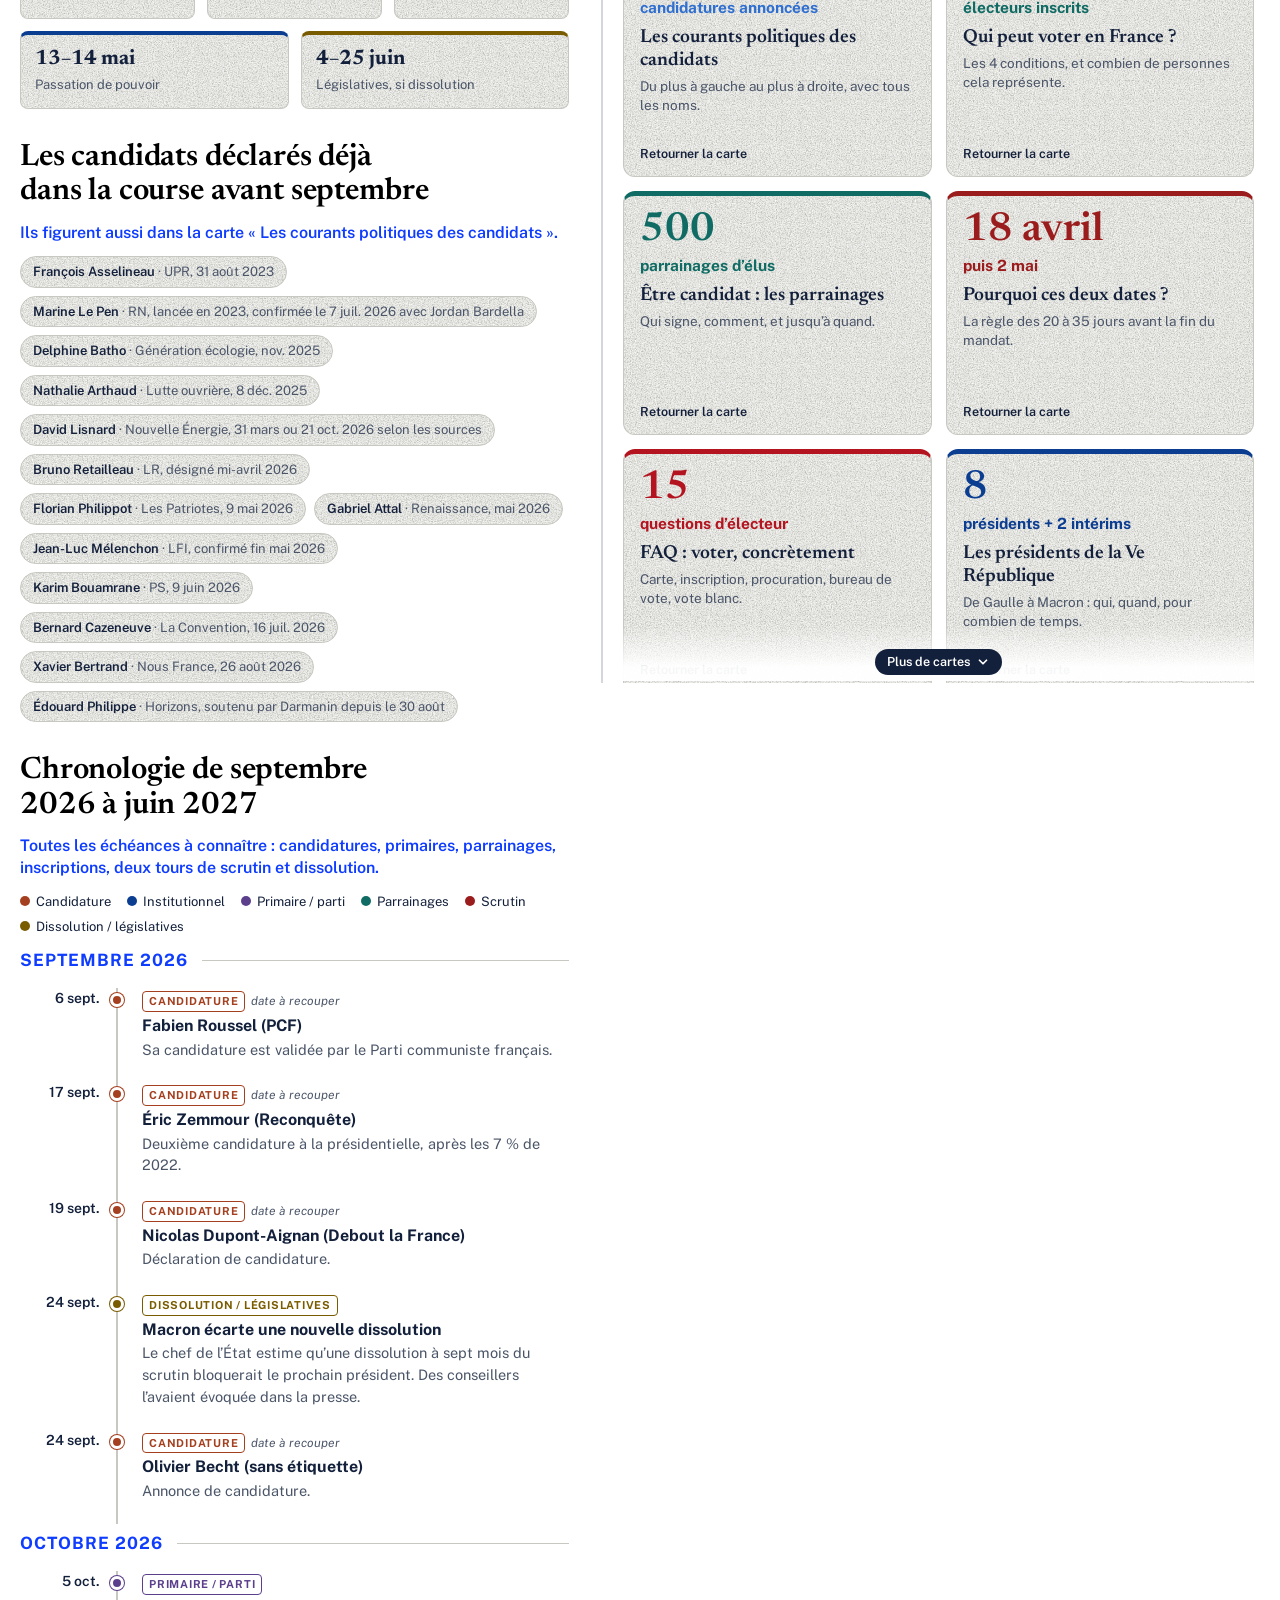
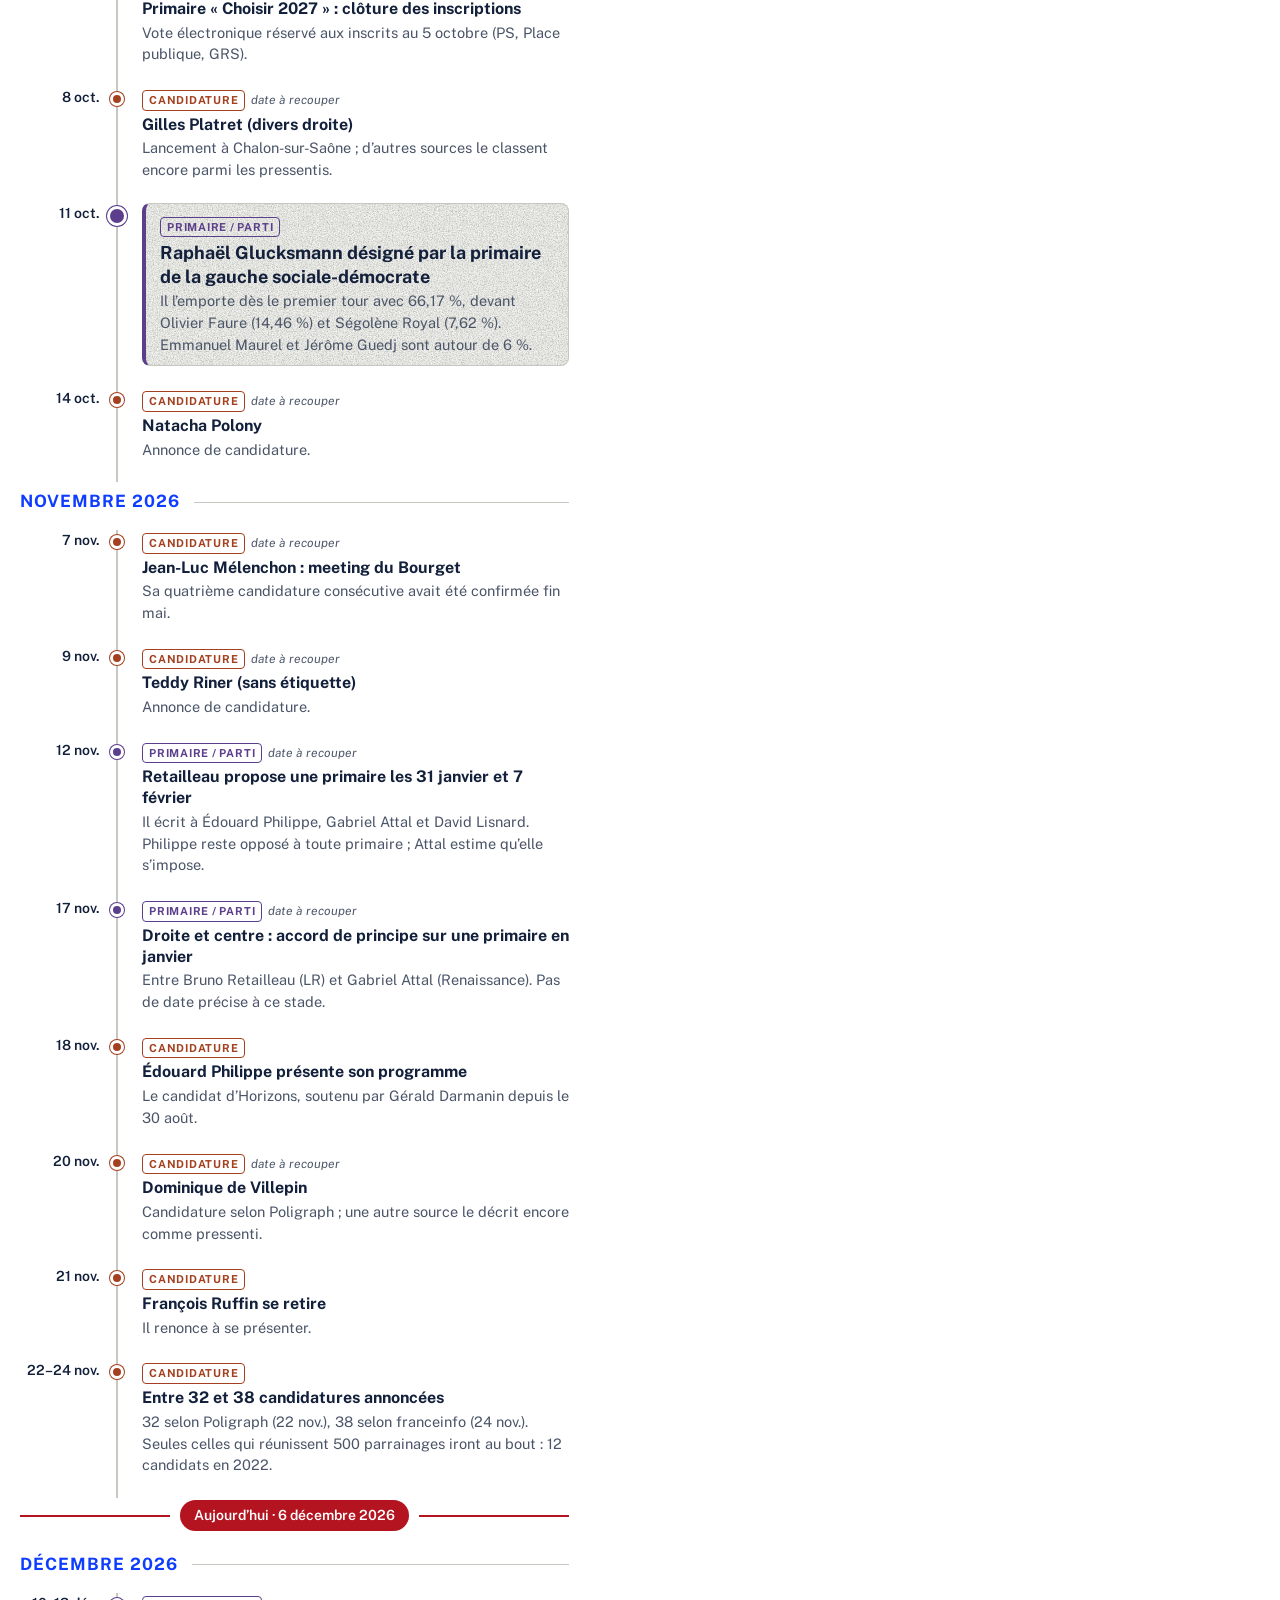
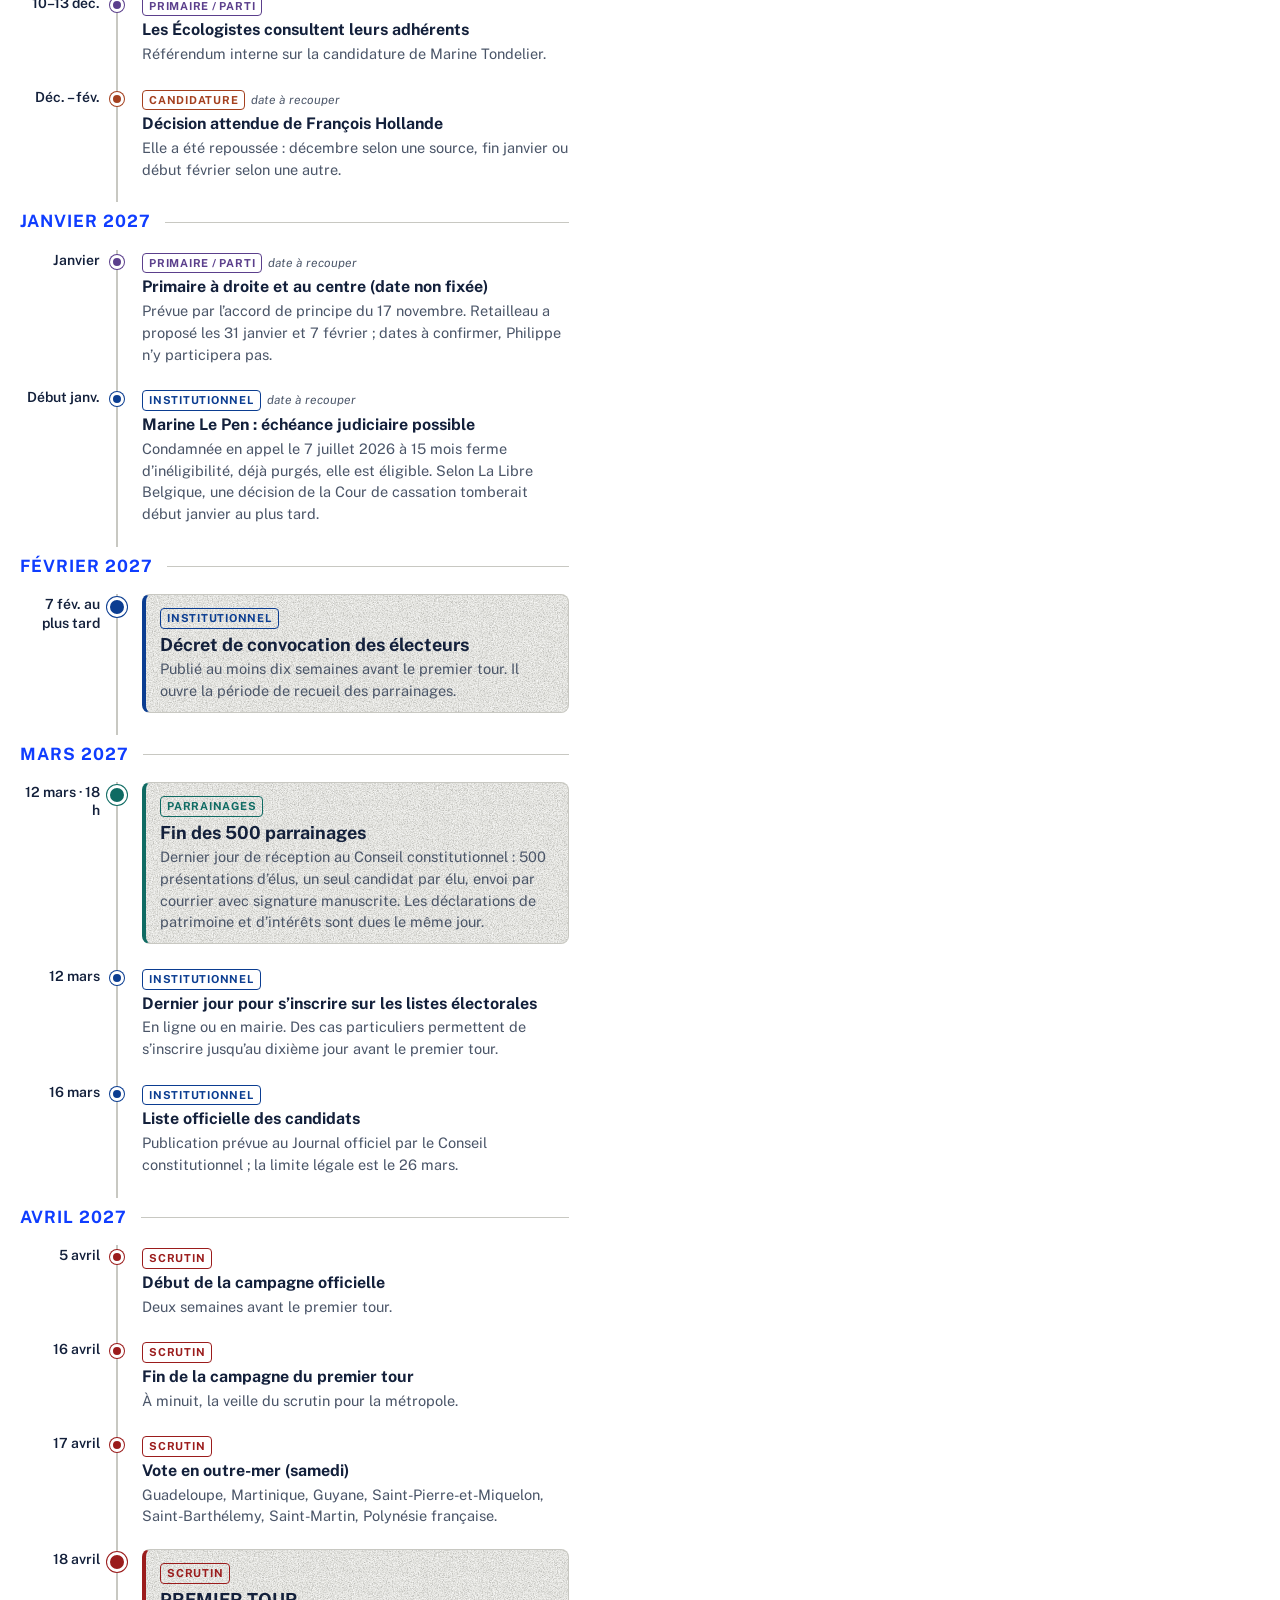
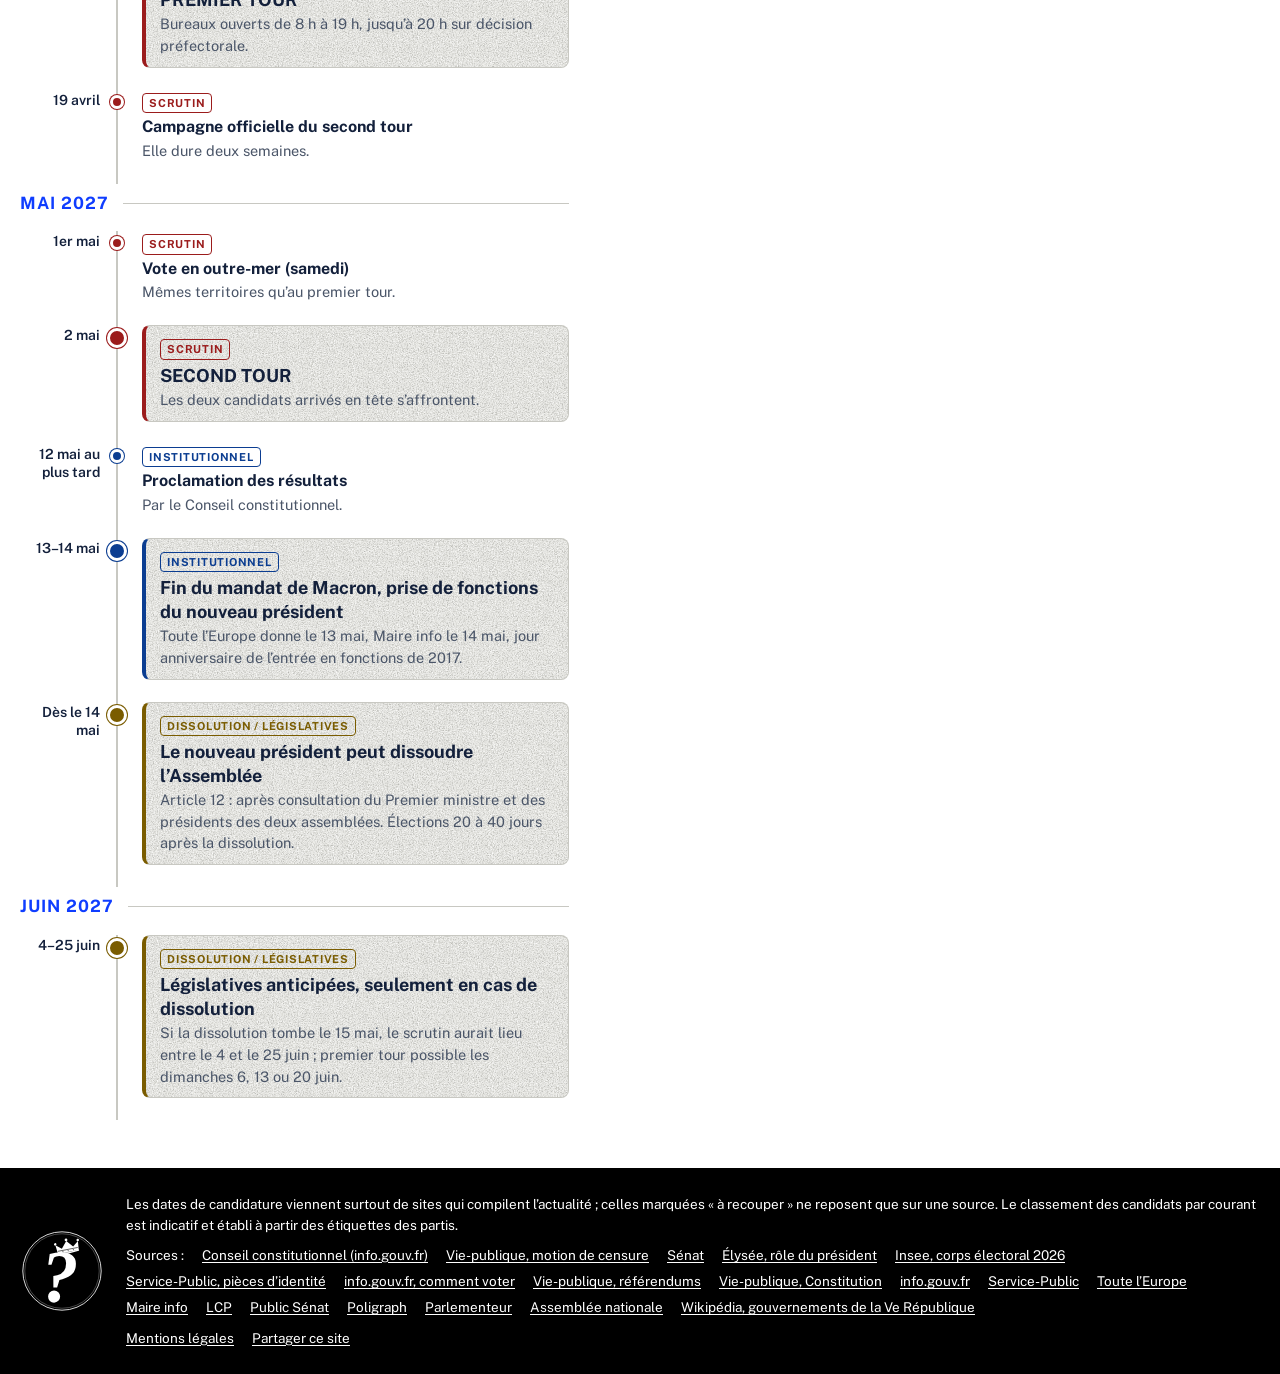
==== commit d2e13884: "Page : barre de menu et logos de partage en haut à droite Co-Authored-By: Claude Sonnet 5.5 <noreply" ====
--- a/index.html
+++ b/index.html
@@ -252,6 +252,21 @@
         <h1 class="brand-name">L’Agenda Politique</h1>
         <p class="brand-sub"><span></span>Jour après jour, les lignes bougent</p>
       </div>
+      <nav class="topnav" aria-label="Menu du site">
+        <ul class="tn-links">
+          <li><a href="#h-agenda">La semaine</a></li>
+          <li><a href="#h-keys">Dates clés</a></li>
+          <li><a href="#h-pre">Candidats</a></li>
+          <li><a href="#h-chrono">Chronologie</a></li>
+          <li><a href="#partager">Le site</a></li>
+        </ul>
+        <div class="tn-share" role="group" aria-label="Partager ce site">
+          <a href="https://www.facebook.com/sharer/sharer.php?u=https%3A%2F%2Fmaurelpr-arch.github.io%2Fpresidentielle-2027%2F" target="_blank" rel="noopener" aria-label="Partager sur Facebook" title="Facebook"><svg viewBox="0 0 24 24" aria-hidden="true"><path d="M13.500 22v-8.200h2.800l.4-3.300h-3.200V8.400c0-.9.300-1.600 1.600-1.600h1.700V3.900c-.3 0-1.300-.1-2.500-.1-2.500 0-4.200 1.500-4.200 4.300v2.400H7.300v3.300h2.800V22h3.400Z"/></svg></a>
+          <button type="button" data-goto="mo-visuels" aria-label="Instagram : télécharger un visuel à publier" title="Instagram : télécharger un visuel"><svg viewBox="0 0 24 24" aria-hidden="true"><path d="M7.800 2h8.400A5.800 5.800 0 0 1 22 7.800v8.400a5.800 5.800 0 0 1-5.800 5.800H7.800A5.800 5.800 0 0 1 2 16.200V7.800A5.800 5.800 0 0 1 7.800 2Zm-.2 2A3.600 3.600 0 0 0 4 7.600v8.800A3.600 3.600 0 0 0 7.600 20h8.800a3.600 3.600 0 0 0 3.600-3.600V7.600A3.600 3.600 0 0 0 16.400 4H7.600ZM12 7a5 5 0 1 1 0 10 5 5 0 0 1 0-10Zm0 2a3 3 0 1 0 0 6 3 3 0 0 0 0-6Zm5.200-3.200a1.200 1.200 0 1 1 0 2.400 1.200 1.200 0 0 1 0-2.400Z"/></svg></button>
+          <a href="https://wa.me/?text=Qui%20sera%20le%20prochain%20pr%C3%A9sident%20ou%20la%20prochaine%20pr%C3%A9sidente%20de%20la%20R%C3%A9publique%20en%202027%20%3F%20Un%20site%20d%E2%80%99%C3%A9lecteurs%20pour%20les%20%C3%A9lecteurs%2C%20factuel%20et%20neutre%20%3A%20https%3A%2F%2Fmaurelpr-arch.github.io%2Fpresidentielle-2027%2F" target="_blank" rel="noopener" aria-label="Partager sur WhatsApp" title="WhatsApp"><svg viewBox="0 0 24 24" aria-hidden="true"><path d="M12 2a10 10 0 0 0-8.6 15.1L2 22l5-1.3A10 10 0 1 0 12 2Zm0 18.2a8.2 8.2 0 0 1-4.2-1.2l-.3-.2-3 .8.8-2.9-.2-.3A8.2 8.2 0 1 1 12 20.200Zm4.500-6.100c-.2-.1-1.500-.7-1.700-.8-.2-.1-.4-.1-.6.1l-.8 1c-.1.200-.3.200-.5.100a6.700 6.700 0 0 1-3.300-2.900c-.2-.4.200-.4.700-1.300.1-.2 0-.3 0-.5l-.8-1.800c-.2-.5-.4-.4-.6-.4h-.5a1 1 0 0 0-.7.300 3 3 0 0 0-.9 2.200c0 1.300.9 2.500 1 2.700.1.200 1.800 2.800 4.400 3.900 1.600.7 2.300.7 3.100.6.500-.1 1.500-.6 1.800-1.200.2-.6.2-1.100.2-1.200-.1-.1-.3-.2-.5-.3Z"/></svg></a>
+          <a href="https://www.linkedin.com/sharing/share-offsite/?url=https%3A%2F%2Fmaurelpr-arch.github.io%2Fpresidentielle-2027%2F" target="_blank" rel="noopener" aria-label="Partager sur LinkedIn" title="LinkedIn"><svg viewBox="0 0 24 24" aria-hidden="true"><path d="M20.400 20.500h-3.600v-5.600c0-1.300 0-3-1.800-3s-2.100 1.400-2.100 2.900v5.700H9.300V9h3.400v1.600h.1c.5-.9 1.600-1.800 3.400-1.800 3.600 0 4.300 2.400 4.300 5.500v6.200ZM5.300 7.400a2.100 2.100 0 1 1 0-4.200 2.100 2.100 0 0 1 0 4.200ZM7.100 20.500H3.500V9h3.600v11.500Z"/></svg></a>
+        </div>
+      </nav>
     </div>
 
     <section class="hero" aria-labelledby="h-hero">
--- a/brand.css
+++ b/brand.css
@@ -29,3 +29,17 @@
 html body .month h3,html body .bb h4,html body .faq .grp{font-family:var(--body);font-weight:700;color:var(--brand-blue)}
 html body .month h3{font-size:17px;letter-spacing:.06em;text-transform:uppercase}
 html body .bb h4,html body .faq .grp{font-size:16px}
+
+/* ===== Menu en haut à droite + logos de partage ===== */
+html body header.top>.brand{flex-wrap:wrap}
+.topnav{order:-1;flex:1 1 100%;display:flex;flex-direction:row;align-items:center;justify-content:flex-end;flex-wrap:wrap;gap:10px 28px;margin-bottom:6px}
+.tn-links{list-style:none;margin:0;padding:0;display:flex;flex-wrap:wrap;justify-content:flex-end;gap:6px 22px}
+.tn-links a{font:700 13px/1.2 var(--body);letter-spacing:.1em;text-transform:uppercase;color:#000;text-decoration:none;padding:6px 0;border-bottom:2px solid transparent}
+.tn-links a:hover{color:var(--brand-blue);border-bottom-color:var(--brand-blue)}
+.tn-share{display:flex;gap:8px}
+.tn-share a,.tn-share button{all:unset;box-sizing:border-box;cursor:pointer;display:inline-flex;align-items:center;justify-content:center;width:38px;height:38px;border-radius:50%;border:1.5px solid #000;background:#fff;color:#000}
+.tn-share svg{width:19px;height:19px;fill:currentColor}
+.tn-share a:hover,.tn-share button:hover{background:var(--brand-blue);border-color:var(--brand-blue);color:#fff}
+.tn-share a:focus-visible,.tn-share button:focus-visible,.tn-links a:focus-visible{outline:3px solid #F2B90F;outline-offset:2px}
+html body header.top h2.eyebrow,html body header.top .hero,html body .mosaic,html body .layout section,html body #partager{scroll-margin-top:16px}
+@media (max-width:900px){.topnav{justify-content:flex-start;gap:12px}.tn-links{justify-content:flex-start}}
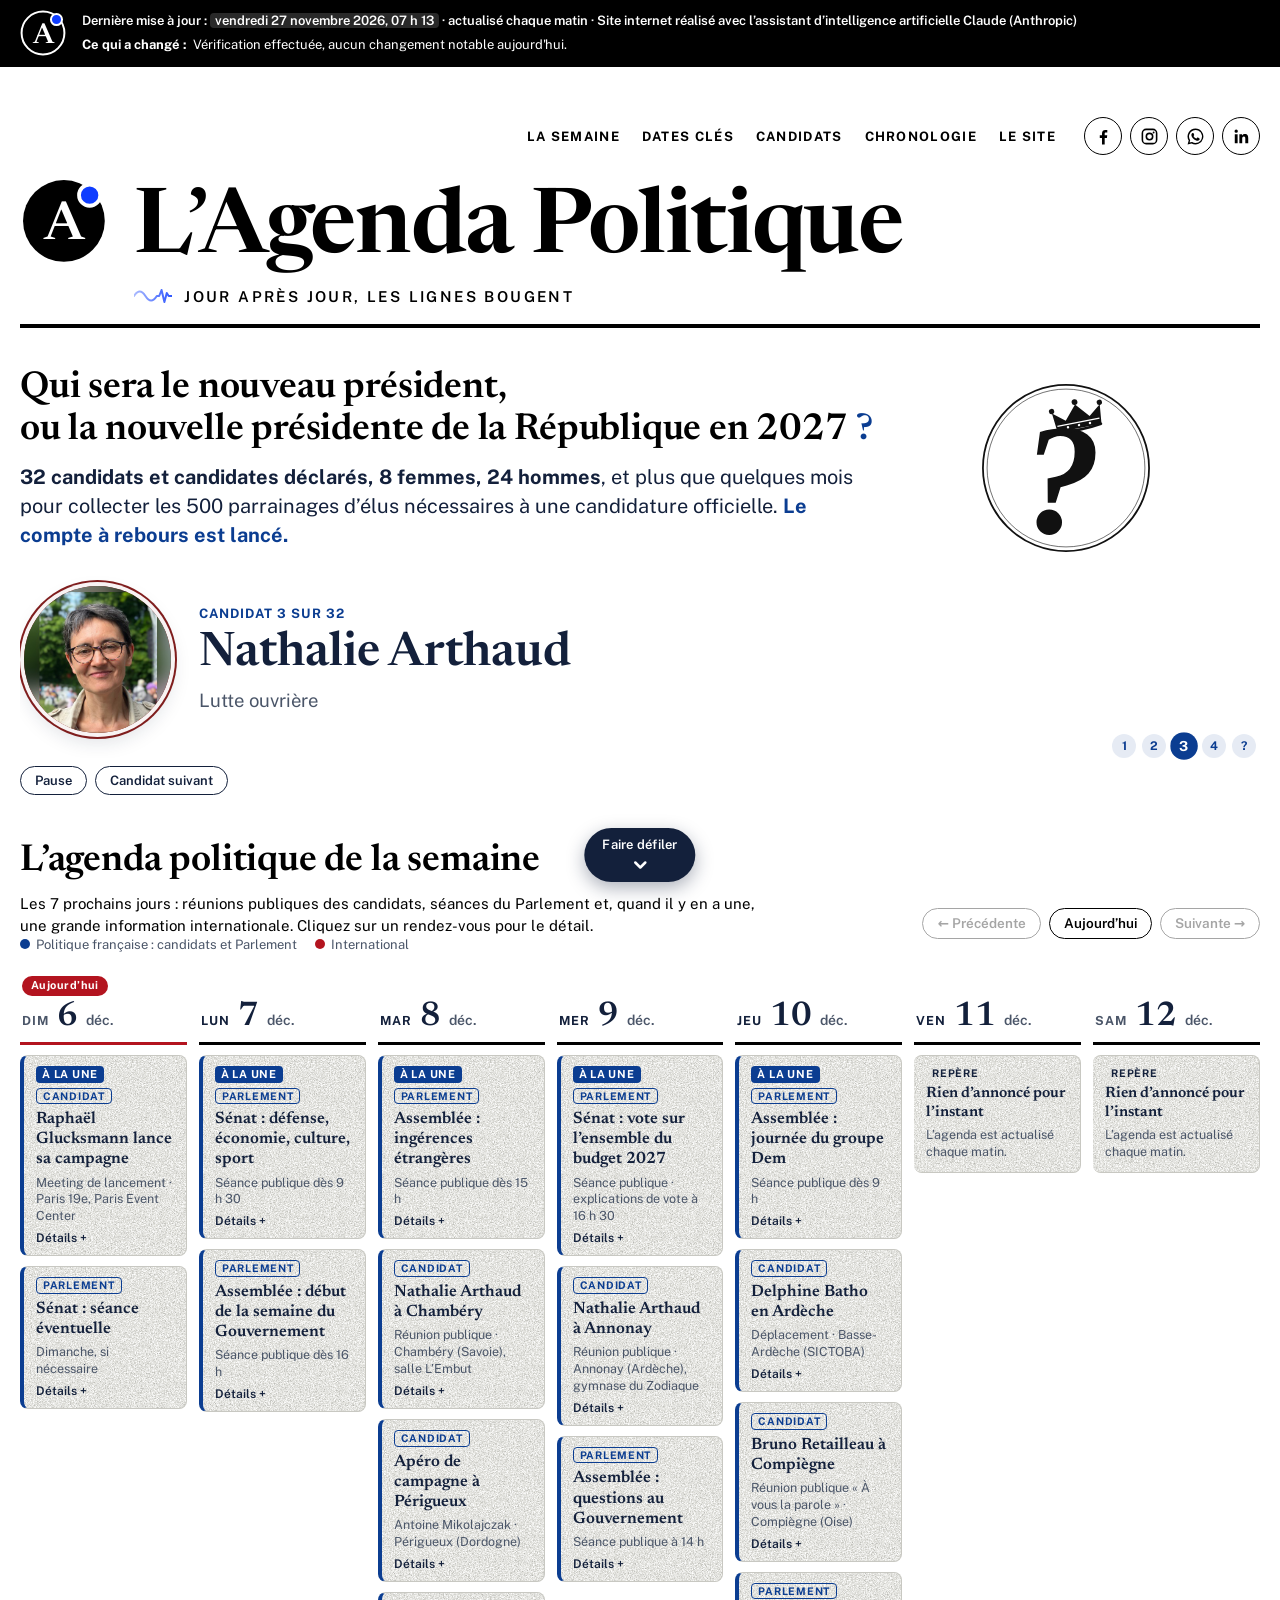
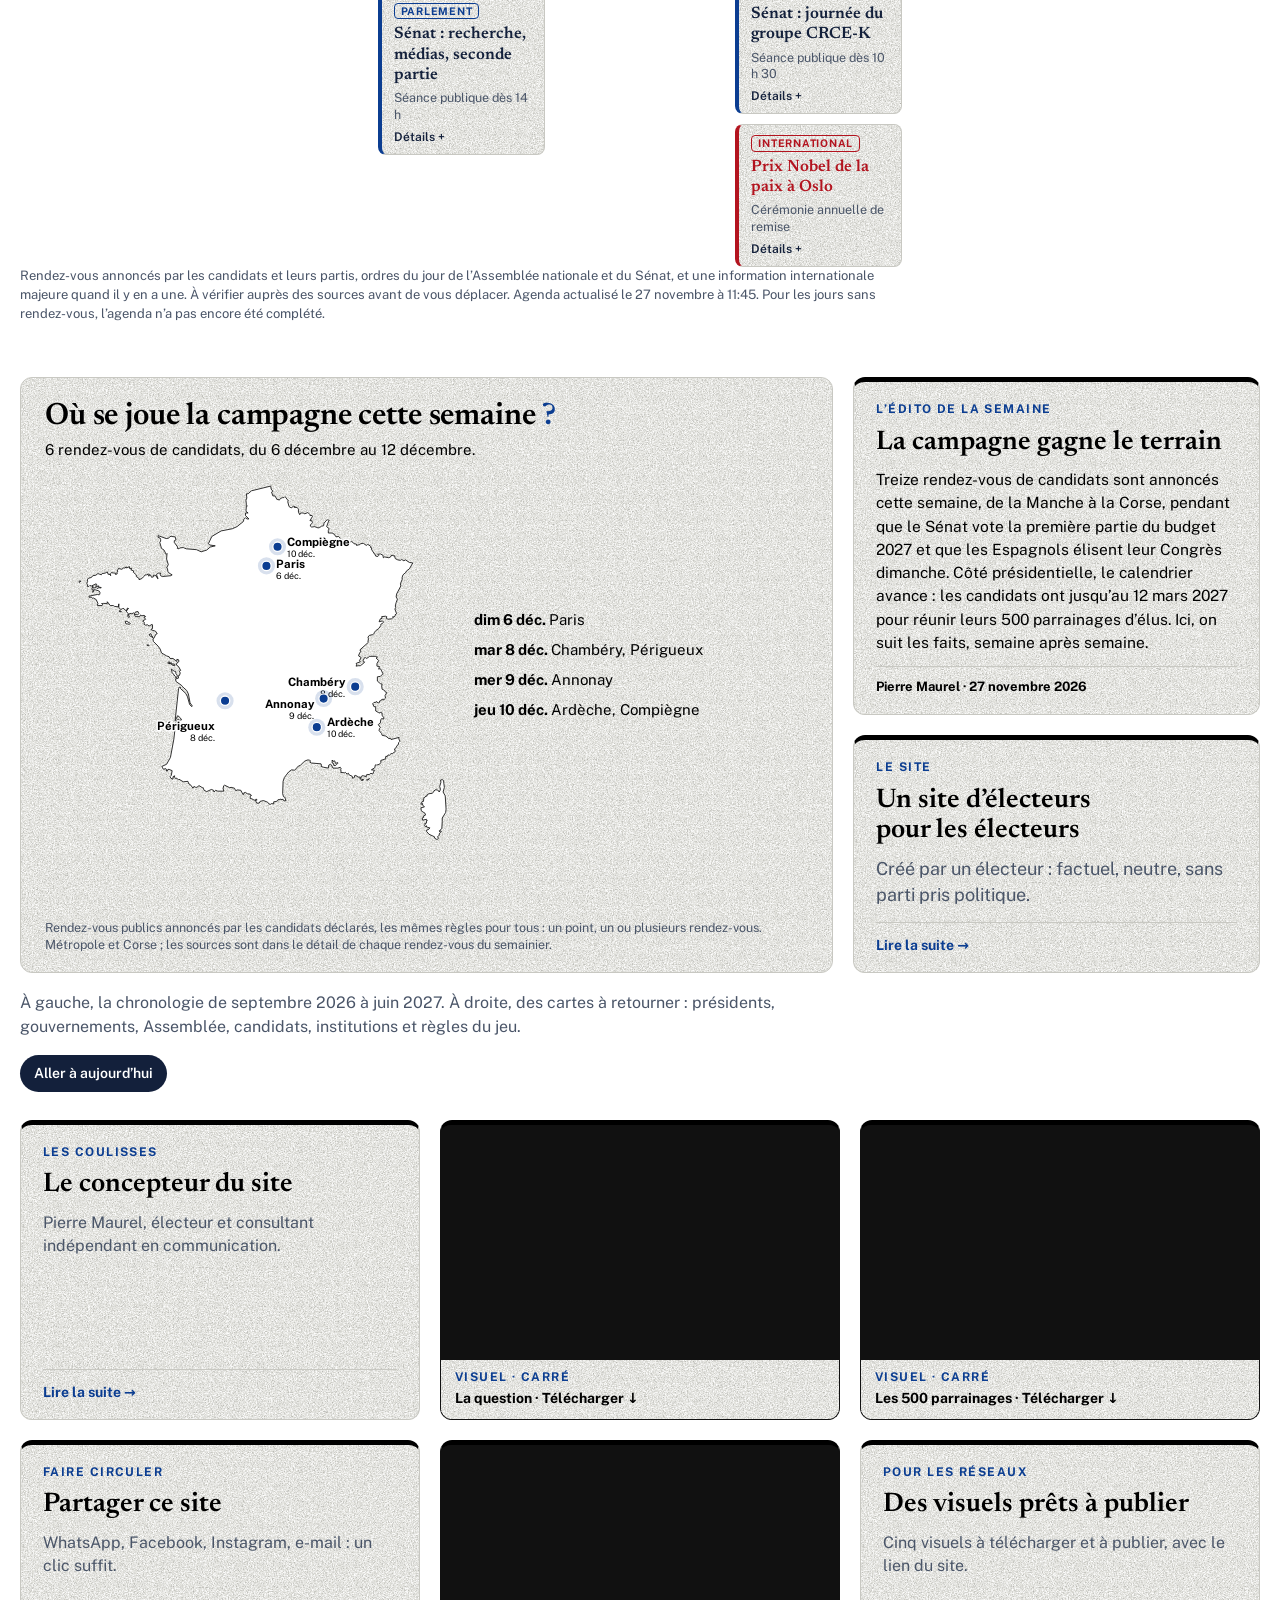
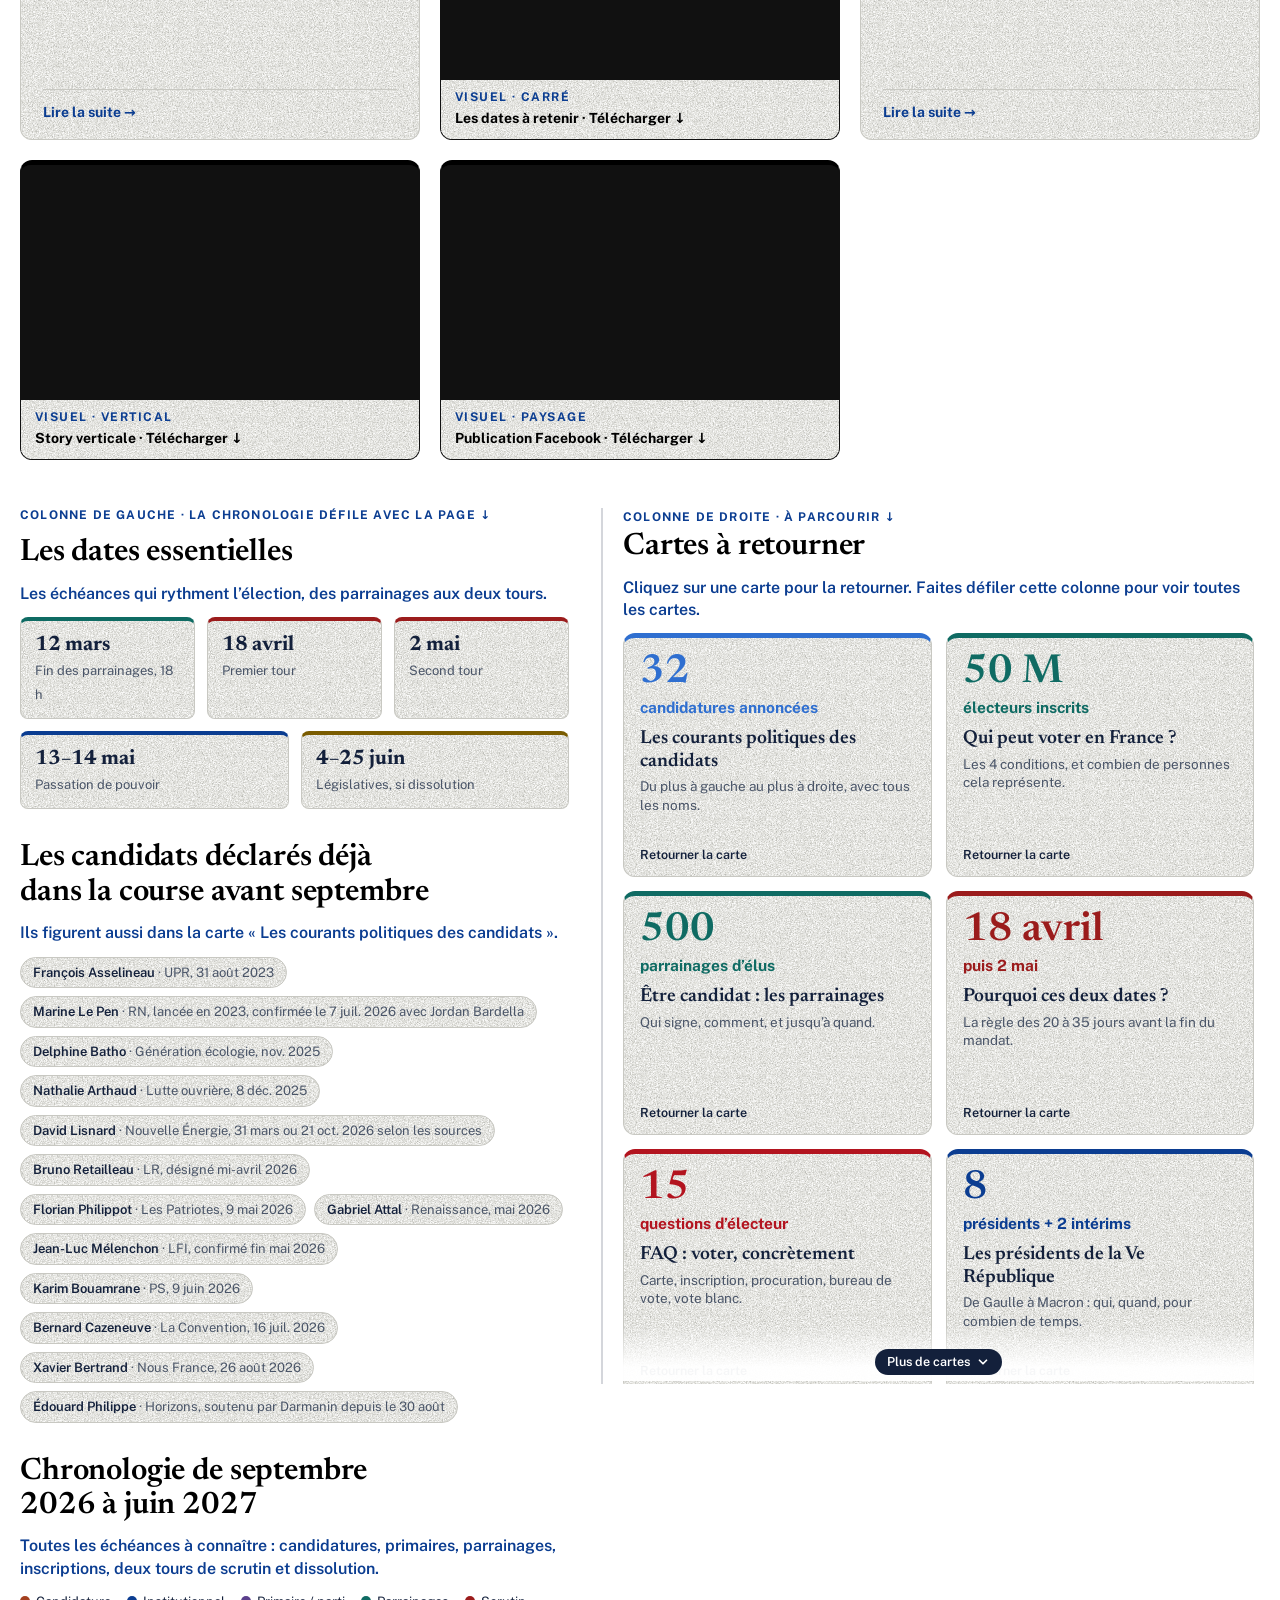
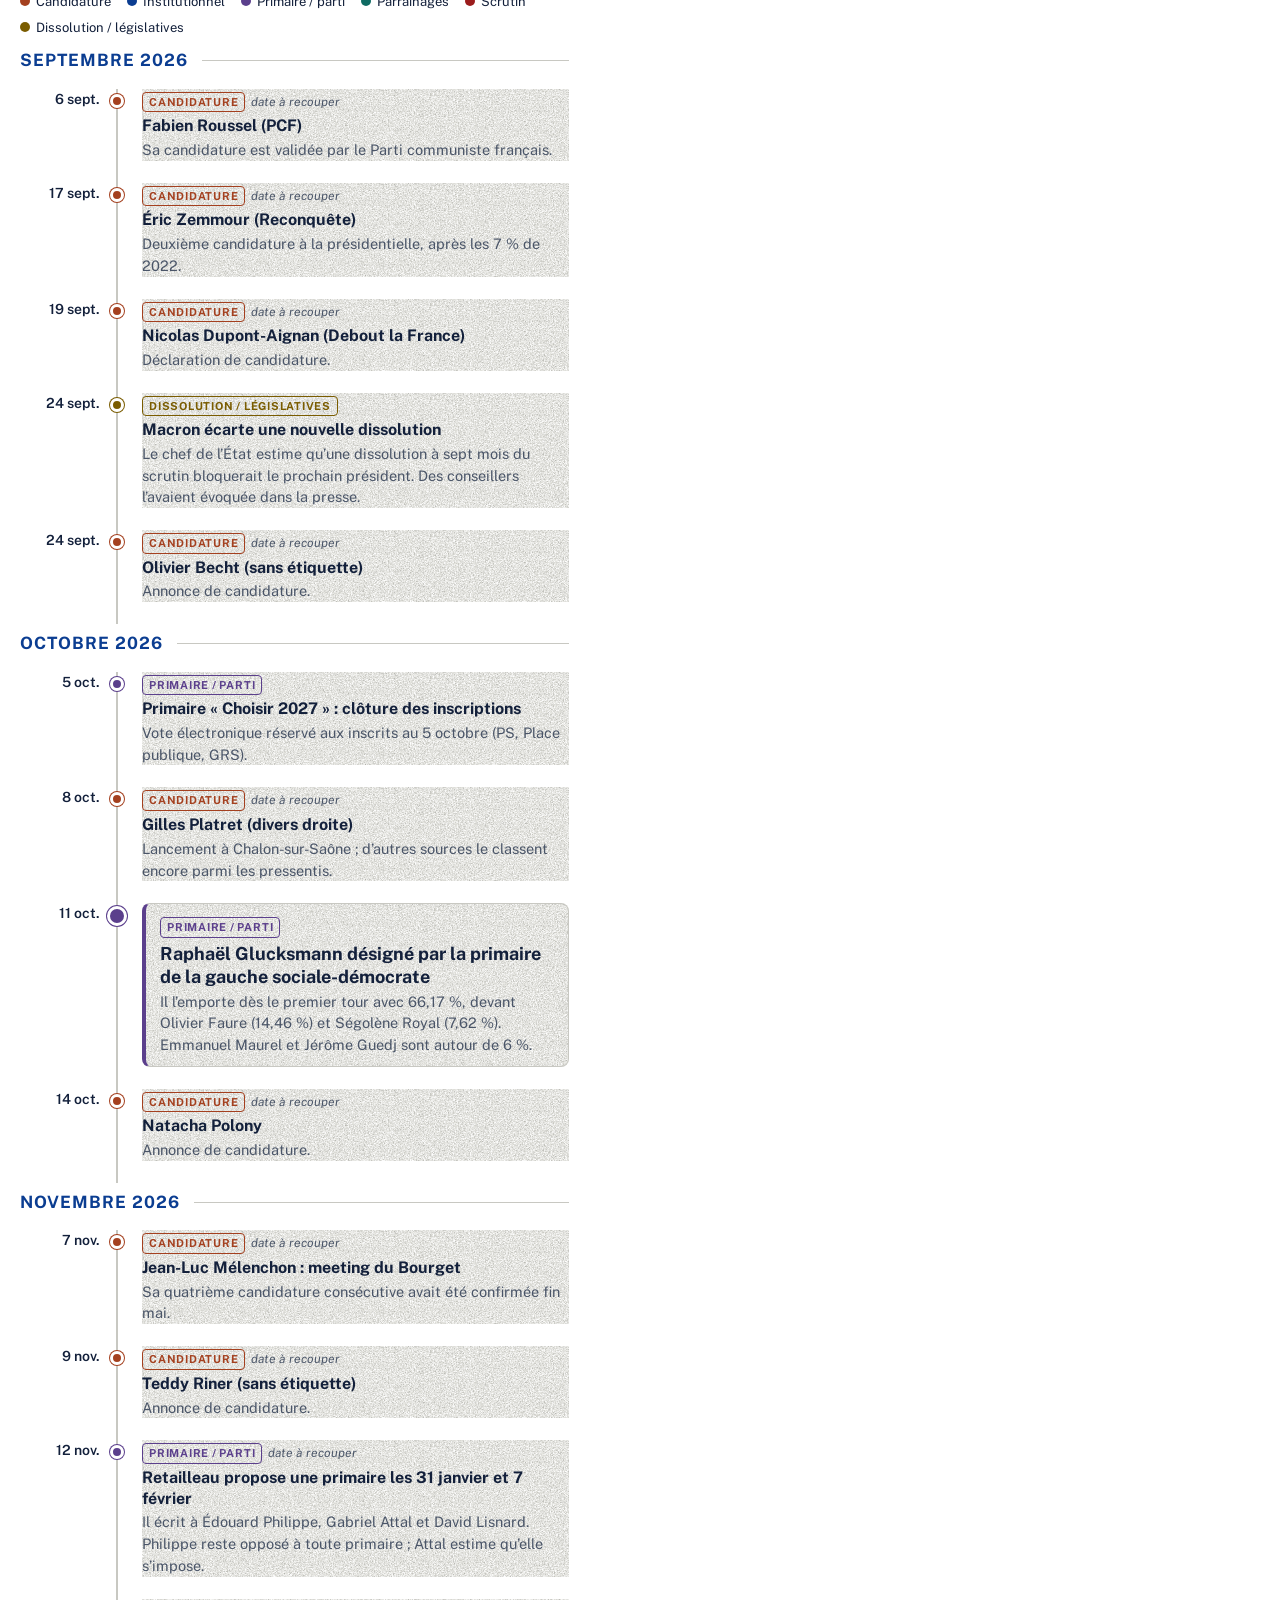
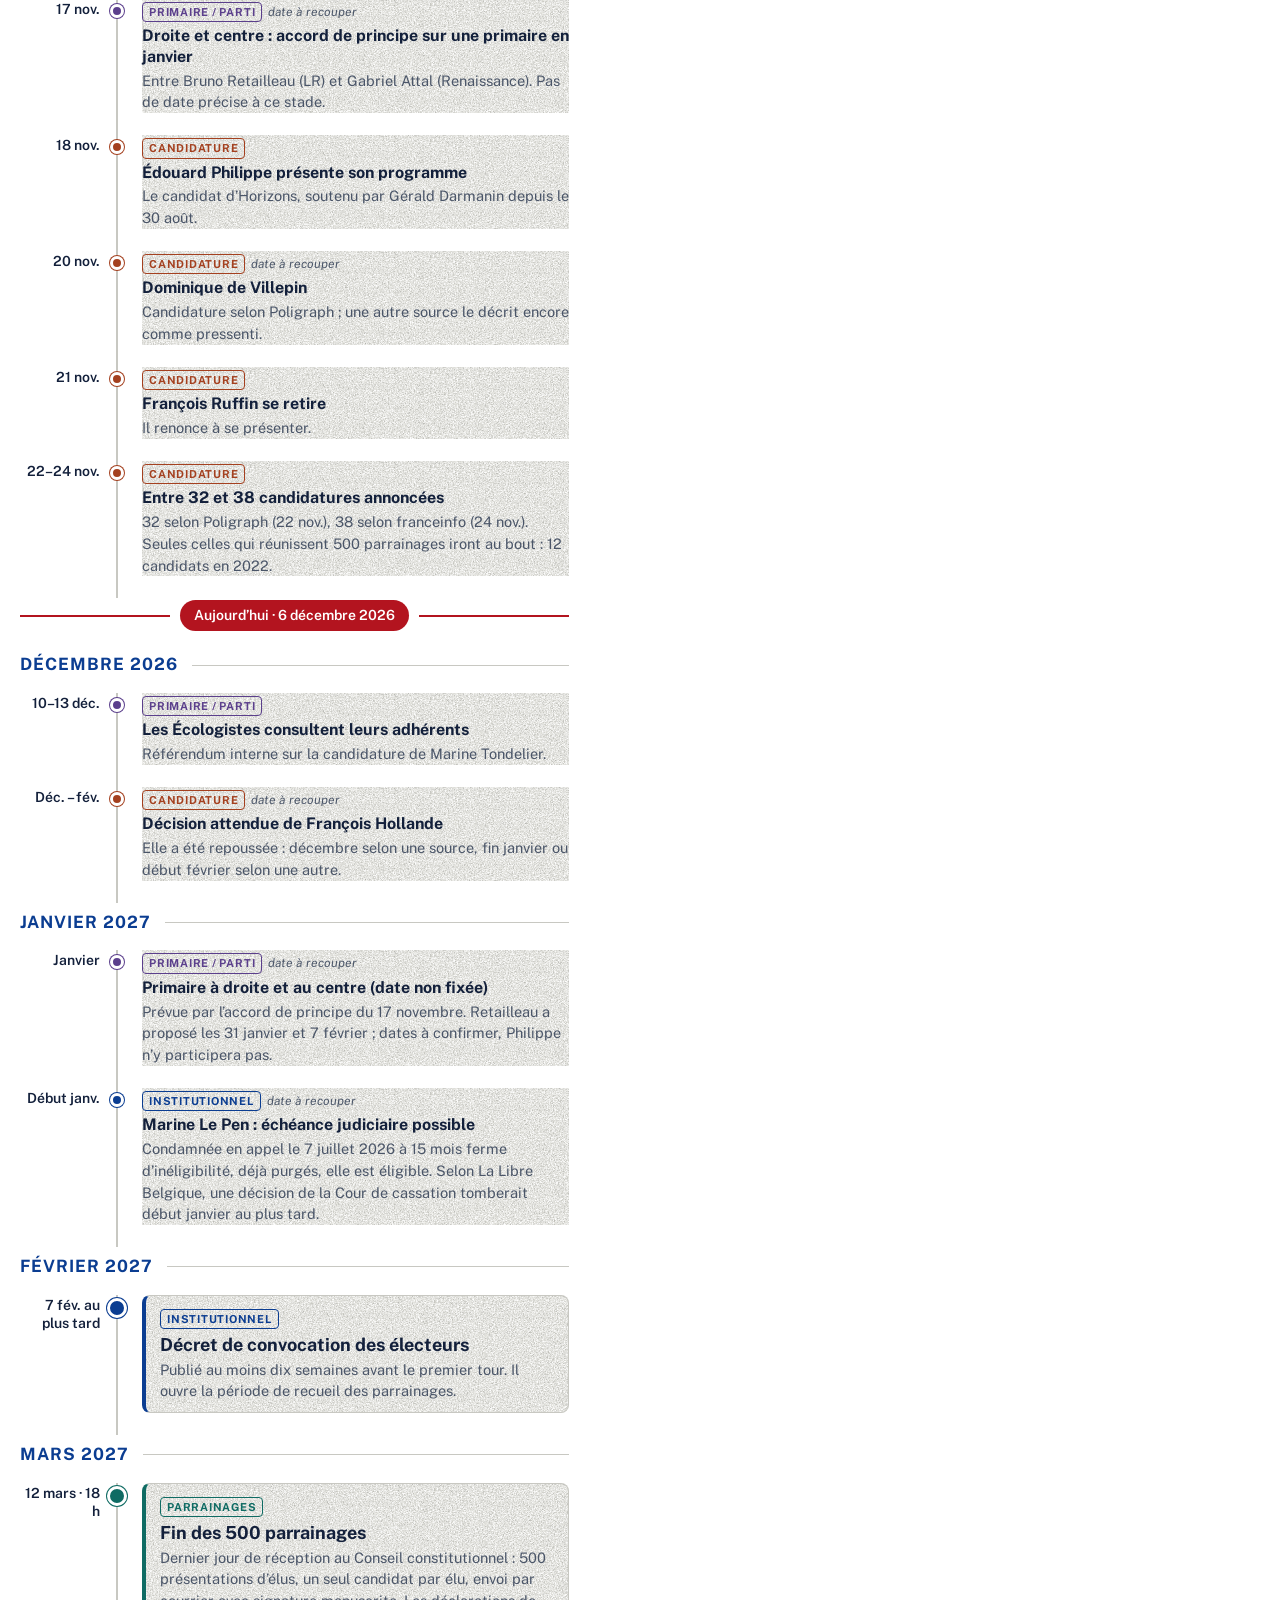
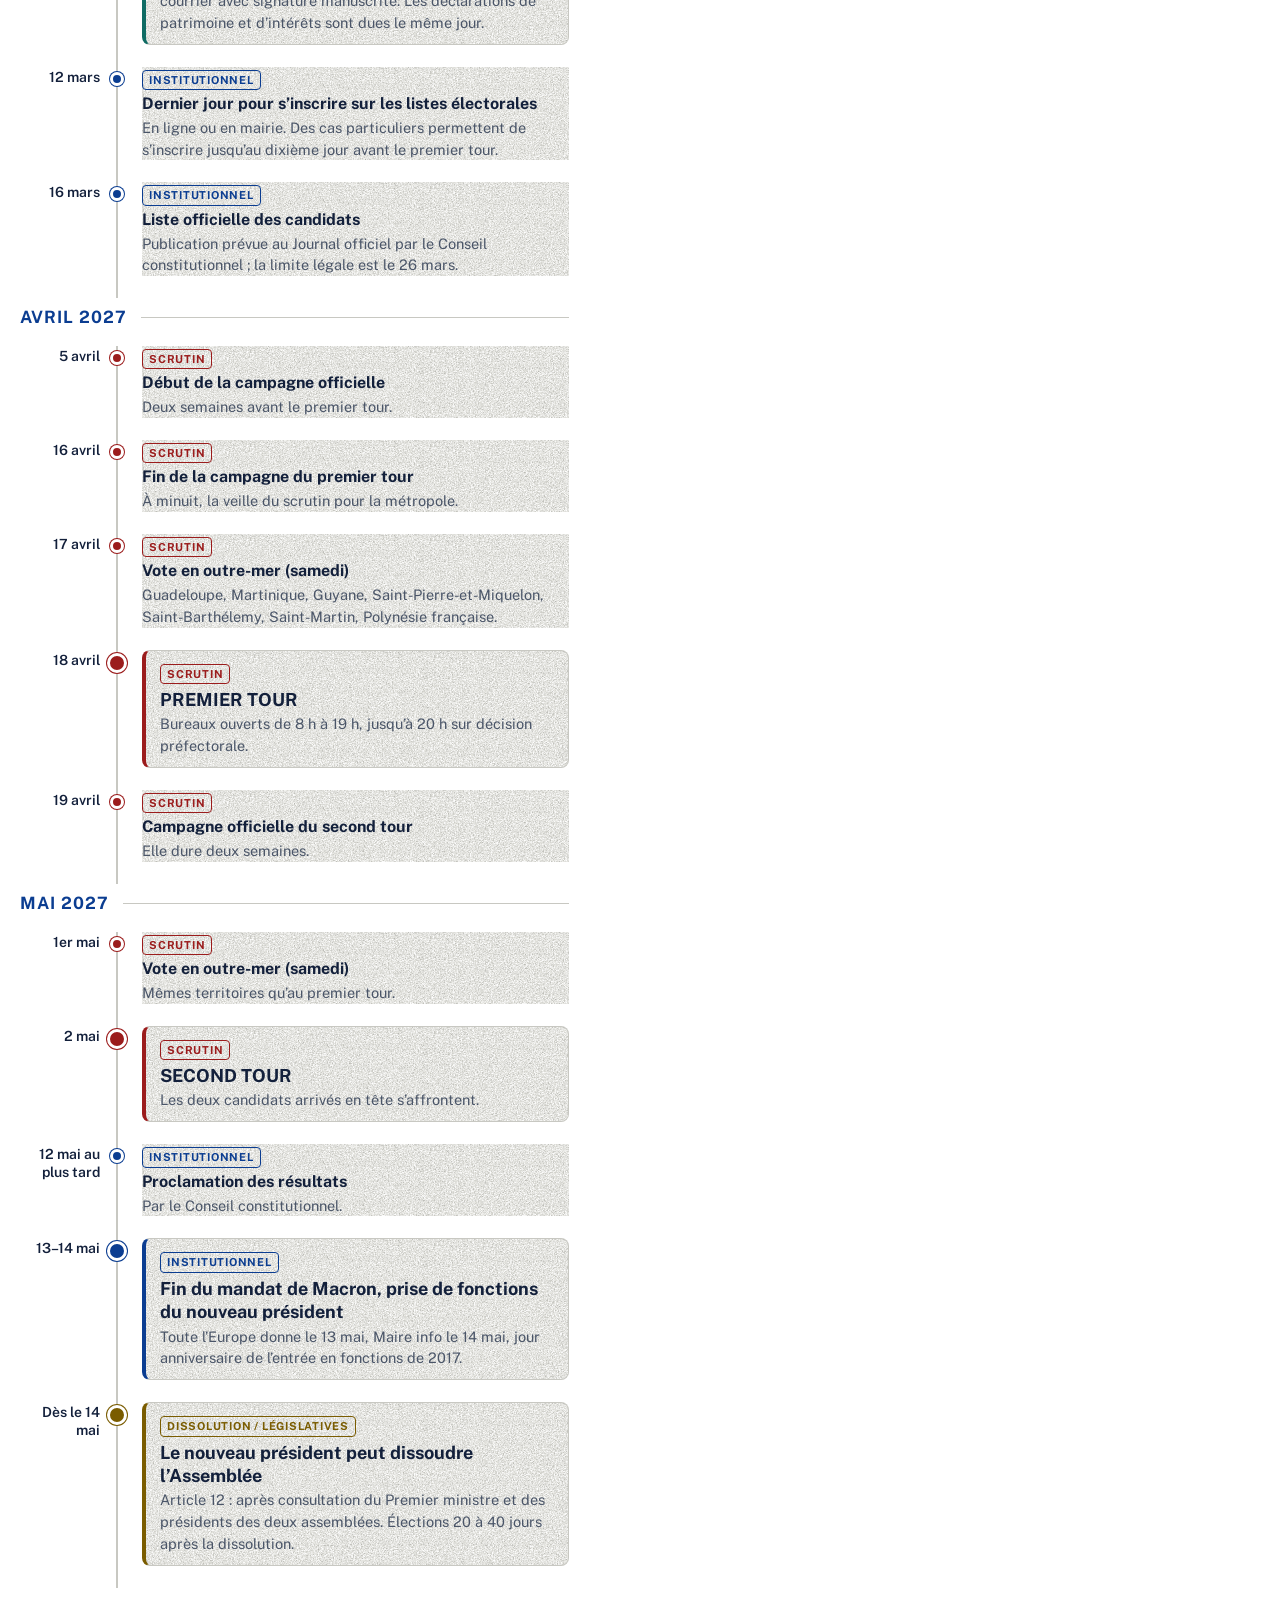
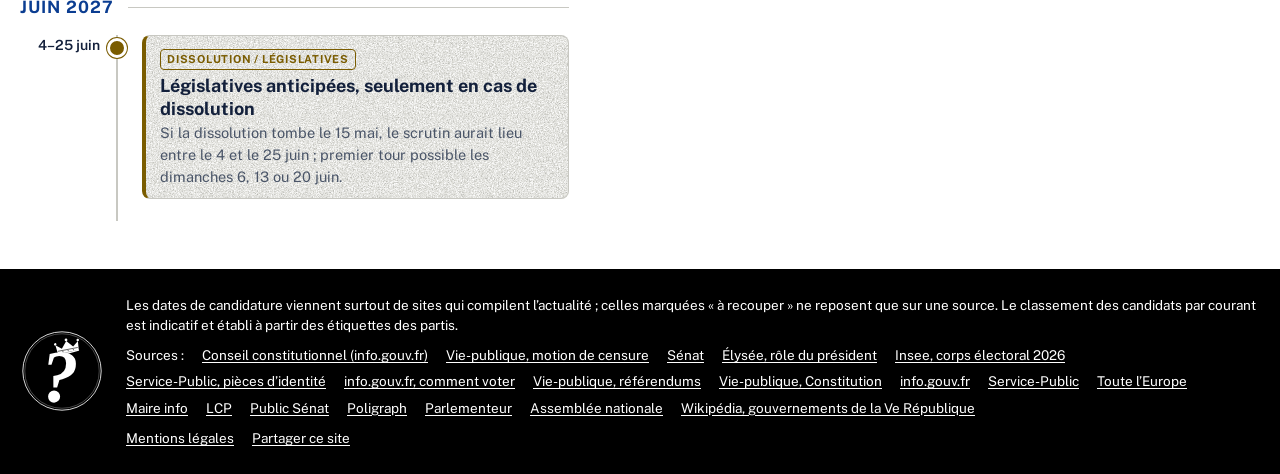
==== commit 28d816c2: "Titre du haut : virgule après « Qui sera le nouveau président » Co-Authored-By: Claude Sonnet 5.5 <n" ====
--- a/index.html
+++ b/index.html
@@ -272,7 +272,7 @@
     <section class="hero" aria-labelledby="h-hero">
       <div class="hero-top">
         <div class="hero-text">
-          <h2 class="hero-q" id="h-hero">Qui sera le nouveau président<br>ou la nouvelle présidente de la République en&nbsp;2027<span class="hero-qm">&nbsp;?</span></h2>
+          <h2 class="hero-q" id="h-hero">Qui sera le nouveau président,<br>ou la nouvelle présidente de la République en&nbsp;2027<span class="hero-qm">&nbsp;?</span></h2>
           <p class="hero-sub"><b>32 candidats et candidates déclarés, 8 femmes, 24 hommes</b>, et plus que quelques mois pour collecter les 500 parrainages d’élus nécessaires à une candidature officielle. <span class="hero-go">Le compte à rebours est lancé.</span></p>
         </div>
         <img class="hero-logo" src="logo.svg" alt="Logo du site : un point d’interrogation couronné" width="600" height="600">
--- a/brand.css
+++ b/brand.css
@@ -1,11 +1,17 @@
-/* Bleu électrique : couleur de la marque, des titres et des intertitres */
-:root{--brand-blue:#0F3DFF}
-/* ===== Marque : macaron + titre, détaché en haut ===== */
-html body header.top>.brand{max-width:none;display:flex;align-items:center;gap:clamp(14px,2.2vw,26px);margin:18px 0 6px;padding:0 0 18px;border-bottom:4px solid #000}
-.brand-mark{flex:none;width:clamp(64px,8vw,104px);height:auto}
-.brand-dot{fill:var(--brand-blue)}
-html body header.top .brand-name{margin:0;font:600 clamp(40px,7vw,92px)/.98 var(--display);letter-spacing:-.015em;color:#000}
-html body header.top p.brand-sub{display:flex;align-items:center;gap:12px;margin:10px 0 0;font:600 clamp(11px,1.3vw,15px)/1.3 var(--body);letter-spacing:.16em;text-transform:uppercase;color:var(--muted)}
+/* Bleu du site (celui de « Le compte à rebours est lancé ») pour titres et intertitres ; bleu électrique réservé au macaron et à la vague */
+:root{--brand-blue:#0B3D91;--electric:#0F3DFF}
+/* ===== Marque : macaron + titre, détaché en haut =====
+   --t = hauteur de la ligne du titre. Dans la police du titre, la base des lettres est à .72 t du haut de la ligne et le haut des
+   majuscules à peu près au haut de la ligne : hauteur des lettres = .713 t.
+   Le disque du macaron fait 54/58 de son cadre. Disque voulu = .91 t (aussi gros que les lettres, du haut des majuscules et des
+   hampes jusqu'au-dessous des lettres : validé par Pierre le 27 nov.) : cadre = .91 t / (54/58) = .98 t. Marge haute mesurée sur le
+   site : -.115 t met le centre du disque exactement au centre des majuscules (mesuré : écart 0,00 px à 92 px). */
+html body header.top>.brand{--t:clamp(40px,7vw,92px);max-width:none;display:flex;align-items:flex-start;gap:clamp(14px,2.2vw,26px);margin:18px 0 6px;padding:0 0 18px;border-bottom:4px solid #000}
+.brand-mark{flex:none;width:calc(var(--t)*.98);height:calc(var(--t)*.98);margin-top:calc(var(--t)*-.115);display:block}
+.brand-txt{min-width:0}
+.brand-dot{fill:var(--electric)}
+html body header.top .brand-name{margin:0;font:600 var(--t)/1 var(--display);letter-spacing:-.015em;color:#000}
+html body header.top p.brand-sub{display:flex;align-items:center;gap:12px;margin:10px 0 0;font:600 clamp(11px,1.3vw,15px)/1.3 var(--body);letter-spacing:.16em;text-transform:uppercase;color:#000}
 .brand-sub span{flex:0 0 clamp(24px,3vw,40px);height:14px;
   background:url("data:image/svg+xml;utf8,<svg xmlns='http://www.w3.org/2000/svg' viewBox='0 0 40 14' preserveAspectRatio='none'><path d='M0 7C4 1 8 1 12 7S20 13 24 7H26.500L29 1L32 13L34.500 4L36.500 7H40' fill='none' stroke='%230F3DFF' stroke-width='2' stroke-linecap='round' stroke-linejoin='round' vector-effect='non-scaling-stroke'/></svg>") 0 0/100% 100% no-repeat;
   -webkit-mask:linear-gradient(90deg,rgba(0,0,0,.35) 0%,#000 50%,rgba(0,0,0,.35) 100%) 0 0/250% 100% no-repeat;
@@ -14,18 +20,29 @@
 @keyframes tiret-pouls{from{-webkit-mask-position:100% 0;mask-position:100% 0}to{-webkit-mask-position:0 0;mask-position:0 0}}
 @media (prefers-reduced-motion:reduce){.brand-sub span{animation:none;-webkit-mask:none;mask:none}}
 
-/* ===== Section « Qui sera… » : à part entière sous la marque, logo plus petit ===== */
-html body header.top>section.hero{margin-top:18px}
-html body header.top .hero-top .hero-logo{width:clamp(84px,9.5vw,140px)}
+/* ===== Section « Qui sera… » : à part entière sous la marque =====
+   Le logo « ? » couronné est carré, à droite du titre.
+   Hauteur du bloc de texte mesurée sur le site : 190 px à 1400 px de large, 160 px à 1100 px, soit 50 px + 10 vw, plafonnée à 195 px.
+   (Une taille automatique par étirement + aspect-ratio ne marche pas : le logo reprend sa taille naturelle.)
+   Le logo est centré (marges auto) dans la colonne vide à droite du texte, au milieu du bloc de texte en hauteur (mesuré : centres
+   alignés à 0,0 px). Titre descendu : la règle de hero.css (`header.top > .hero.hero`, margin:0 0 10px) l'emportait sur la marge de 18 px de la
+   version précédente (qui n'a donc jamais été appliquée) ; on la bat avec le même doublement de classe. Marge 24 px + 6 px de la marque
+   + 10 px d'espacement = 40 px sous le filet noir (16 px avant). */
+html body header.top>.hero.hero{margin-top:24px}
+html body header.top .hero-top{justify-content:flex-start;gap:0}
+html body header.top .hero-top .hero-text{flex:0 1 auto}
+html body header.top .hero-top .hero-sub{width:0;min-width:100%}
+html body header.top .hero-top .hero-logo{display:block;flex:none;width:clamp(110px,calc(50px + 10vw),195px);height:clamp(110px,calc(50px + 10vw),195px);margin:auto}
+@media (max-width:760px){html body header.top .hero-top .hero-logo{display:none}}
 
-/* ===== Titres : serif de la marque, en noir. Intertitres : sans-serif rond, en bleu électrique ===== */
+/* ===== Titres : serif de la marque, en noir. Intertitres : sans-serif rond, en bleu du site ===== */
 html body header.top .hero-q,html body header.top>h2.eyebrow,html body .section-h,html body .edito h2,html body .partage h3,html body .auteur .role{font-family:var(--display);font-weight:600;color:#000;text-transform:none;letter-spacing:-.005em;line-height:1.12}
 html body .section-h,html body .edito h2,html body .partage h3,html body .auteur .role{font-size:clamp(24px,2.4vw,32px)}
-html body header.top>h2.eyebrow{font-size:clamp(32px,4vw,52px)}
+html body header.top>h2.eyebrow{font-size:clamp(20px,2.9vw,42px)}
 html body header.top .hero-q .hero-qm{color:var(--brand-blue)}
 html body .auteur h2{font-family:var(--display);font-weight:600;color:#000}
 html body .sub{font:600 16px/1.4 var(--body);color:var(--brand-blue);text-transform:none;letter-spacing:0}
-html body header.top p.ag-sub{font:400 15px/1.45 var(--body);color:var(--ink);text-transform:none;letter-spacing:0}
+html body header.top p.ag-sub{font:400 15px/1.45 var(--body);color:#000;text-transform:none;letter-spacing:0}
 html body .month h3,html body .bb h4,html body .faq .grp{font-family:var(--body);font-weight:700;color:var(--brand-blue)}
 html body .month h3{font-size:17px;letter-spacing:.06em;text-transform:uppercase}
 html body .bb h4,html body .faq .grp{font-size:16px}
@@ -43,3 +60,46 @@
 .tn-share a:focus-visible,.tn-share button:focus-visible,.tn-links a:focus-visible{outline:3px solid #F2B90F;outline-offset:2px}
 html body header.top h2.eyebrow,html body header.top .hero,html body .mosaic,html body .layout section,html body #partager{scroll-margin-top:16px}
 @media (max-width:900px){.topnav{justify-content:flex-start;gap:12px}.tn-links{justify-content:flex-start}}
+
+/* ===== Semainier : badge « À la une » sur l'actualité principale de chaque journée ===== */
+.ag-une-b{display:inline-block;align-self:flex-start;margin-right:6px;font:700 11px/1 var(--body);letter-spacing:.07em;text-transform:uppercase;color:#fff;background:var(--brand-blue);border-radius:4px;padding:3px 6px}
+
+/* ===== Papier journal : le même fond pour toutes les cartes (validé par Pierre le 27 nov.) =====
+   Gris #E4E4DF + trois motifs de bruit (points blancs fins, points blancs plus gros, grain) : papier-points.svg,
+   papier-points2.svg, papier-grain.svg à la racine du site. Pour qu'une nouvelle carte ait ce fond, ajouter son sélecteur ici. */
+html body .face,html body .front,html body .back,html body .key,html body .chip,
+html body .ev .box,html body .ev.major .box,
+html body .ag-card,html body .ag-static,html body .ag-detail,
+html body .stat,html body .mo-card.mo-art,html body .mo-cap,html body .mo-dialog,html body .mo-dh,
+html body .ag-map-main{
+  background-color:#E4E4DF;
+  background-image:url(papier-points.svg),url(papier-points2.svg),url(papier-grain.svg);
+  background-size:140px 140px,230px 230px,180px 180px;
+}
+
+/* ===== Carte des rendez-vous de la semaine (sous le semainier) : 2/3 de la largeur ; dans le tiers de droite, l'édito de la semaine (edito.json) puis la carte « Le site » (déplacée depuis la mosaïque par agenda.js ; « Les coulisses » passe en première place de la mosaïque) ===== */
+html body header.top .ag-map{display:grid;grid-template-columns:minmax(0,2fr) minmax(0,1fr);gap:20px;align-items:stretch;max-width:none;margin:26px 0 8px;color:#000}
+html body header.top .ag-map.ag-map-solo{grid-template-columns:minmax(0,1fr)}
+html body .ag-map-main{box-sizing:border-box;min-width:0;display:flex;flex-direction:column;padding:22px 24px 18px;border:1px solid var(--line);border-radius:12px}
+.ag-map-side{list-style:none;margin:0;padding:0;display:flex;flex-direction:column;gap:20px;min-width:0}
+.ag-map-side .mo-card{flex:0 0 auto;min-height:0}
+.ag-edito .ag-edito-txt{margin:0 0 12px;font:400 15.5px/1.5 var(--body);color:#000}
+.ag-edito .ag-edito-sig{margin:auto 0 0;padding-top:12px;border-top:1px solid var(--line);font:700 13px/1.3 var(--body);color:#000}
+html body header.top .ag-map-t{margin:0 0 4px;font:600 clamp(24px,2.4vw,32px)/1.12 var(--display);letter-spacing:-.005em;color:#000;text-transform:none}
+html body header.top .ag-map-qm{color:var(--brand-blue)}
+html body header.top .ag-map-sub{margin:0 0 14px;max-width:none;font:400 15px/1.45 var(--body);color:#000;text-transform:none;letter-spacing:0}
+.ag-map-grid{display:grid;grid-template-columns:minmax(0,1.2fr) minmax(0,1fr);gap:8px 28px;align-items:center}
+.ag-map-box svg{display:block;width:100%;height:auto;overflow:visible}
+.ag-map-fr{fill:#fff;stroke:#111;stroke-width:2;stroke-linejoin:round}
+.ag-map-halo{fill:var(--brand-blue);fill-opacity:.16}
+.ag-map-dot{fill:var(--brand-blue);stroke:#fff;stroke-width:3}
+.ag-map-n{font:700 24px var(--body);fill:#fff}
+.ag-map-l1,.ag-map-l2{paint-order:stroke;stroke:#fff;stroke-linejoin:round;fill:#000}
+.ag-map-l1{font:700 27px var(--body);stroke-width:7px}
+.ag-map-l2{font:400 21px var(--body);stroke-width:6px}
+.ag-map-list{list-style:none;margin:0;padding:0;display:flex;flex-direction:column;gap:9px;font:400 15px/1.4 var(--body);color:#000}
+.ag-map-list b{font-weight:700}
+html body header.top .ag-map-note{margin:auto 0 0;padding-top:12px;max-width:none;font:400 12.5px/1.4 var(--body);color:var(--muted);text-transform:none;letter-spacing:0}
+@media (max-width:1000px){html body header.top .ag-map{grid-template-columns:minmax(0,1fr)}.ag-map-side{flex-direction:row}}
+@media (max-width:820px){.ag-map-grid{grid-template-columns:minmax(0,1fr)}html body .ag-map-main{padding:18px 16px 14px}}
+@media (max-width:640px){.ag-map-side{flex-direction:column}}
--- a/mosaic.css
+++ b/mosaic.css
@@ -3,22 +3,22 @@
 .mo-grid{list-style:none;margin:0;padding:0;display:grid;grid-template-columns:repeat(3,minmax(0,1fr));grid-auto-rows:1fr;gap:20px}
 @media (max-width:900px){.mo-grid{grid-template-columns:repeat(2,minmax(0,1fr))}}
 @media (max-width:560px){.mo-grid{grid-template-columns:minmax(0,1fr)}}
-.mo-card{position:relative;display:flex;flex-direction:column;min-height:300px;min-width:0;background:#fff;border:1px solid var(--line);border-top:4px solid #000;overflow:hidden}
+.mo-card{position:relative;display:flex;flex-direction:column;min-height:300px;min-width:0;background:#fff;border:1px solid var(--line);border-top:5px solid #000;border-radius:12px;overflow:hidden}
 .mo-art{padding:20px 22px 18px}
-.mo-kick{display:block;font:700 12px/1.3 var(--body);letter-spacing:.12em;text-transform:uppercase;color:var(--brand-blue,#0F3DFF)}
+.mo-kick{display:block;font:700 12px/1.3 var(--body);letter-spacing:.12em;text-transform:uppercase;color:var(--brand-blue,#0B3D91)}
 html body .mo-art h3{margin:10px 0 10px;font:600 clamp(24px,2.1vw,30px)/1.12 var(--display);color:#000;text-wrap:balance}
 .mo-sub{margin:0;font:400 16px/1.45 var(--body);color:var(--muted)}
-.mo-more{all:unset;box-sizing:border-box;margin-top:auto;padding-top:14px;cursor:pointer;font:700 14px/1.2 var(--body);color:var(--brand-blue,#0F3DFF);border-top:1px solid var(--line)}
+.mo-more{all:unset;box-sizing:border-box;margin-top:auto;padding-top:14px;cursor:pointer;font:700 14px/1.2 var(--body);color:var(--brand-blue,#0B3D91);border-top:1px solid var(--line)}
 .mo-more:hover{text-decoration:underline}
 .mo-more:focus-visible{outline:3px solid #F2B90F;outline-offset:3px}
 .mo-sub+.mo-more{margin-top:auto}
 .mo-art .mo-sub{flex:0 1 auto;margin-bottom:14px}
-.mo-img{padding:0;background:#111;border-color:#111}
+.mo-img{padding:0;background:#111;border-color:#111;border-top-color:#000}
 .mo-pic{position:relative;flex:1;min-height:0;background:#111}
 .mo-pic img{position:absolute;inset:0;width:100%;height:100%;object-fit:cover;display:block}
 .mo-cap{display:flex;flex-direction:column;gap:3px;padding:10px 14px 12px;background:#fff}
 .mo-dl{font:700 14px/1.3 var(--body);color:#000;text-decoration:none}
-.mo-dl:hover{color:var(--brand-blue,#0F3DFF);text-decoration:underline}
+.mo-dl:hover{color:var(--brand-blue,#0B3D91);text-decoration:underline}
 .mo-dl:focus-visible{outline:3px solid #F2B90F;outline-offset:2px}
 .mo-full{display:none}
 
@@ -36,4 +36,4 @@
 .mo-db p{margin:0 0 12px;font-size:16px;line-height:1.55;color:var(--ink)}
 .mo-portrait{float:right;width:150px;max-width:34%;height:auto;margin:0 0 10px 18px;border:1px solid var(--line)}
 .mo-db .mo-full.partage,.mo-db .mo-share{margin:0;max-width:none}
-html body .mo-db .sub{font:600 16px/1.4 var(--body);color:var(--brand-blue,#0F3DFF)}
+html body .mo-db .sub{font:600 16px/1.4 var(--body);color:#000}
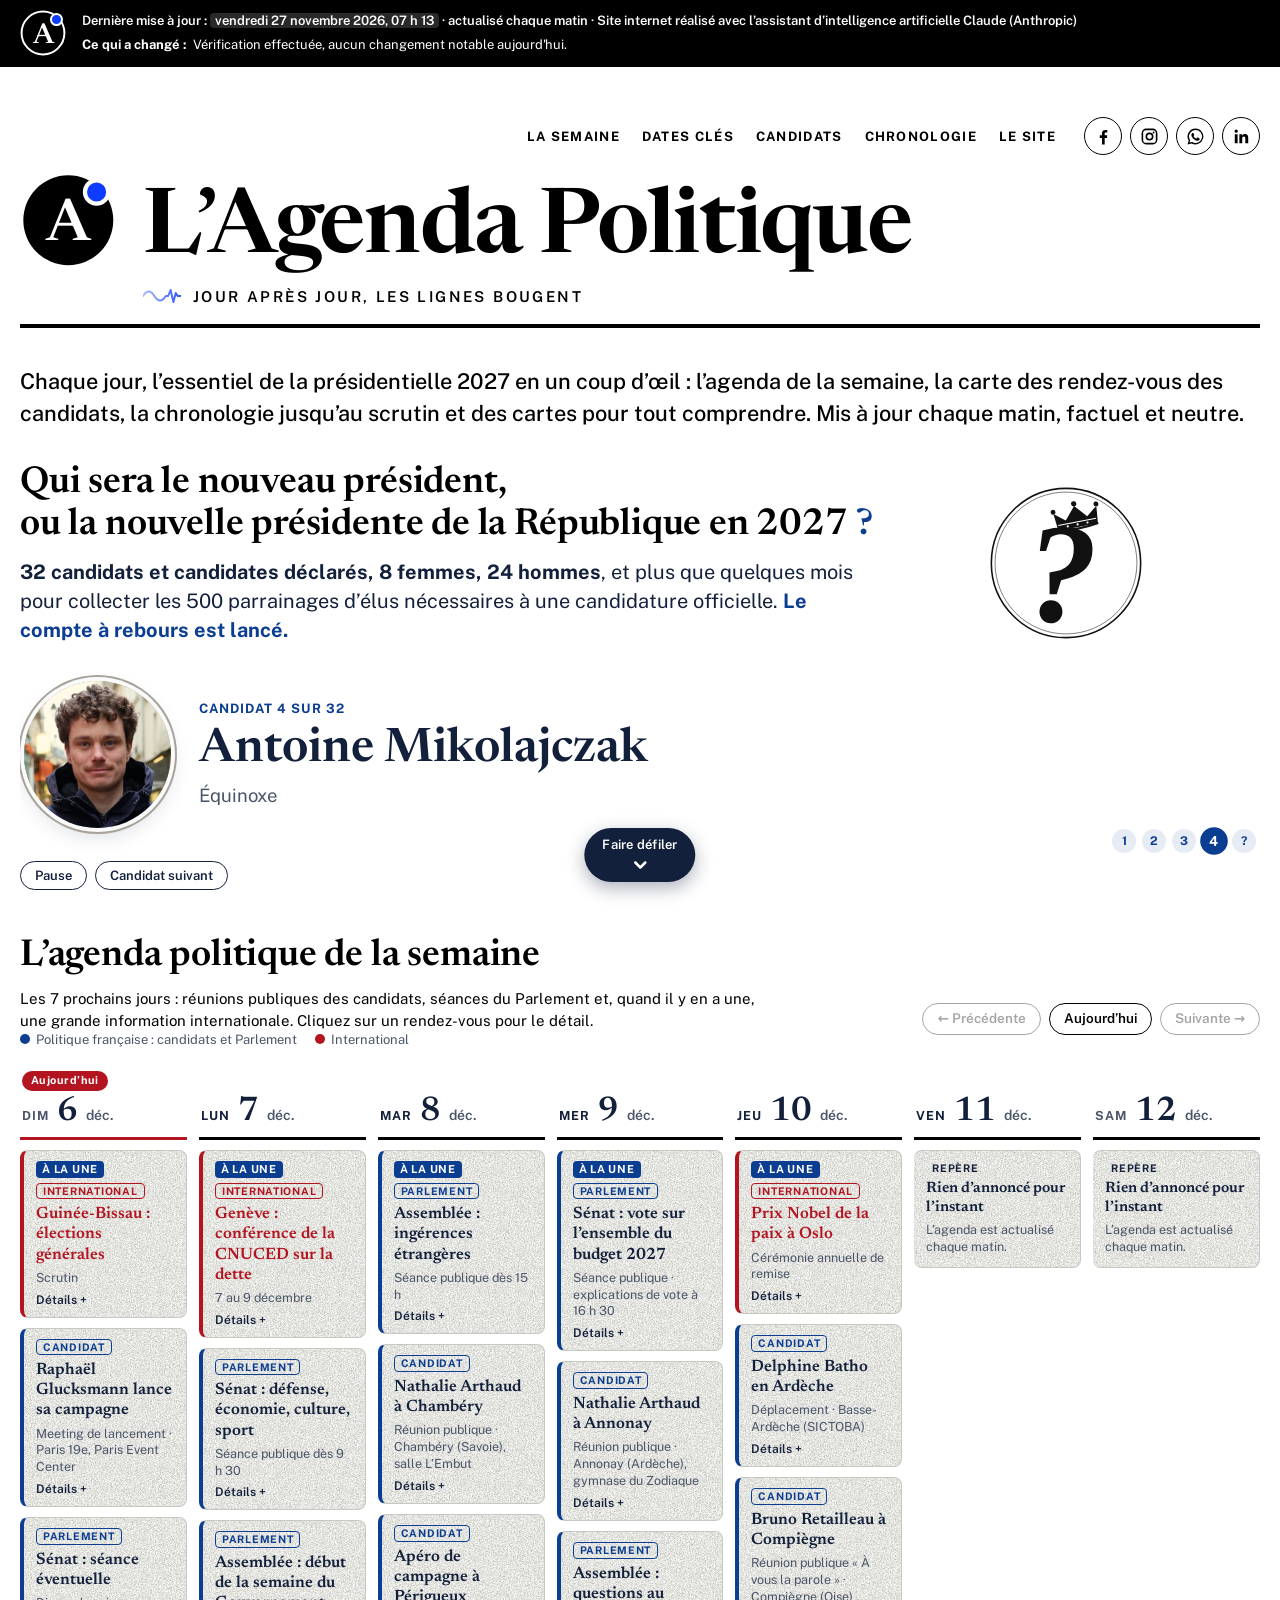
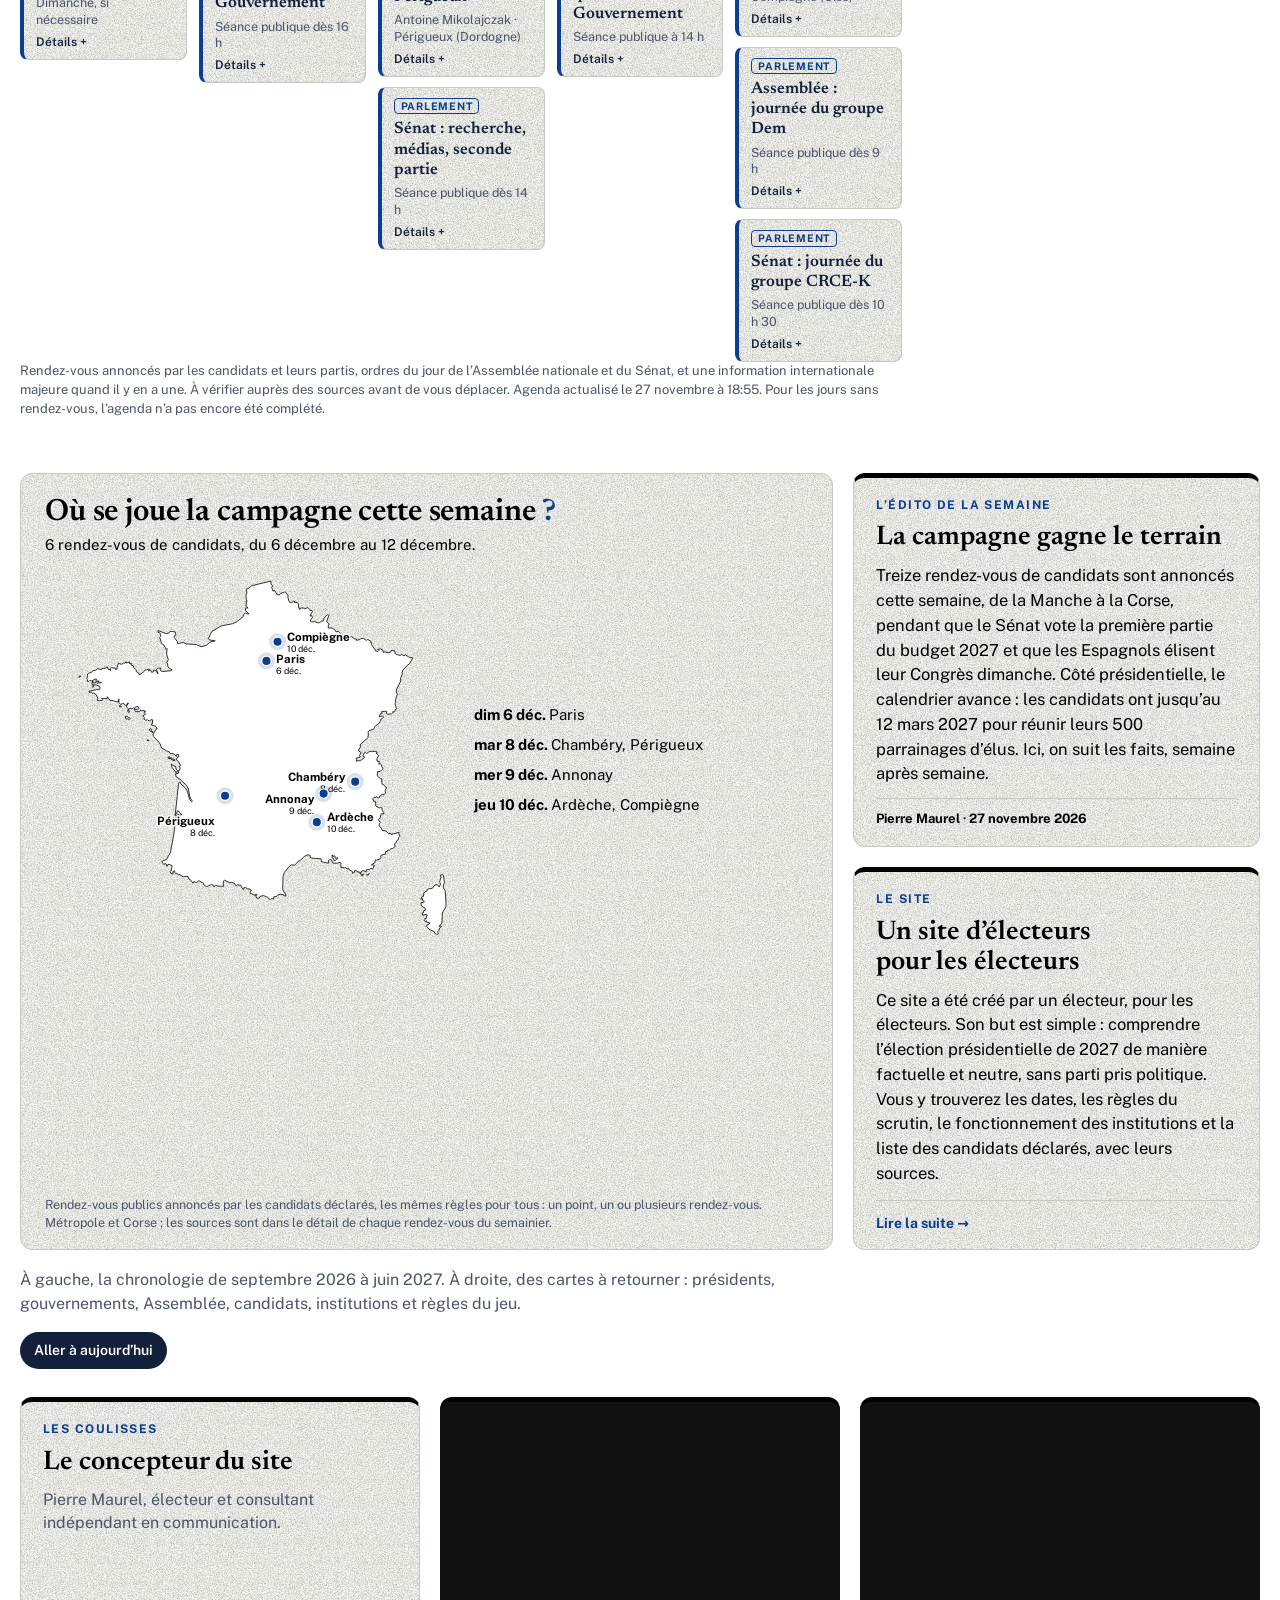
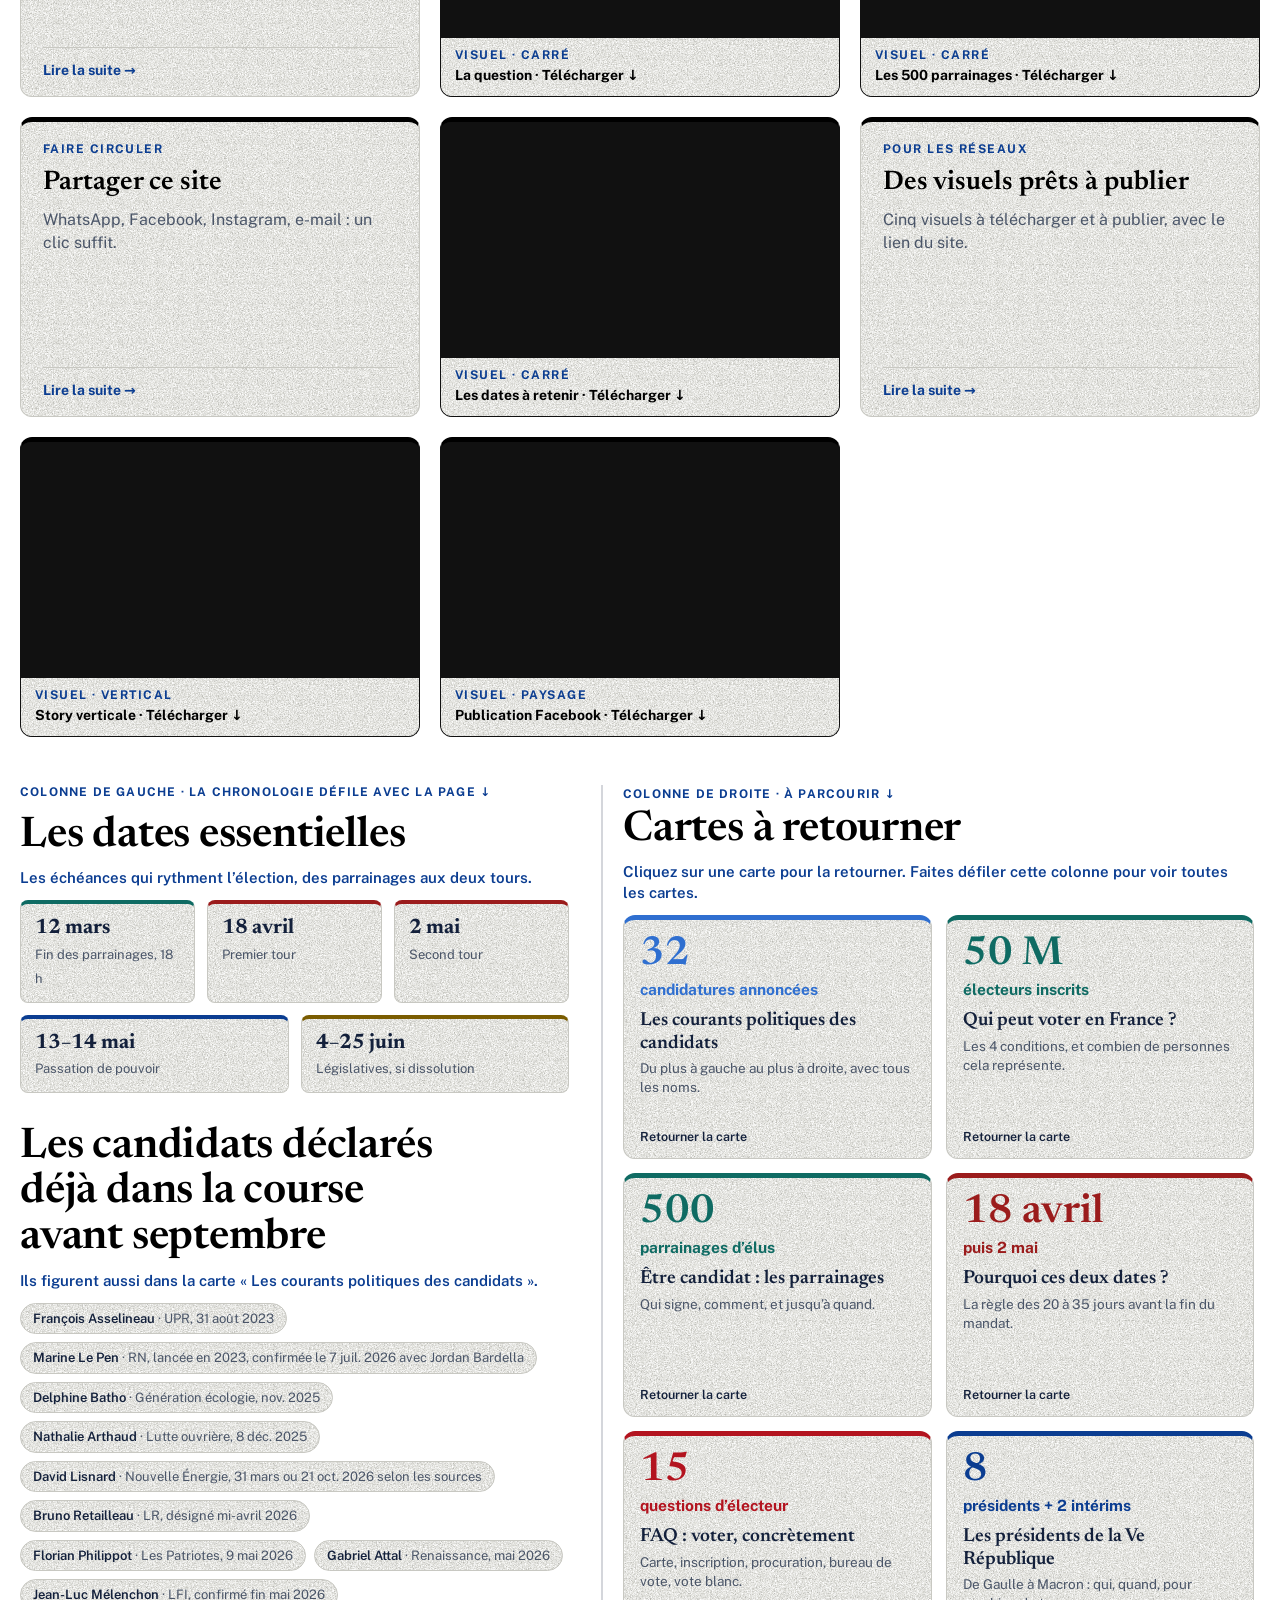
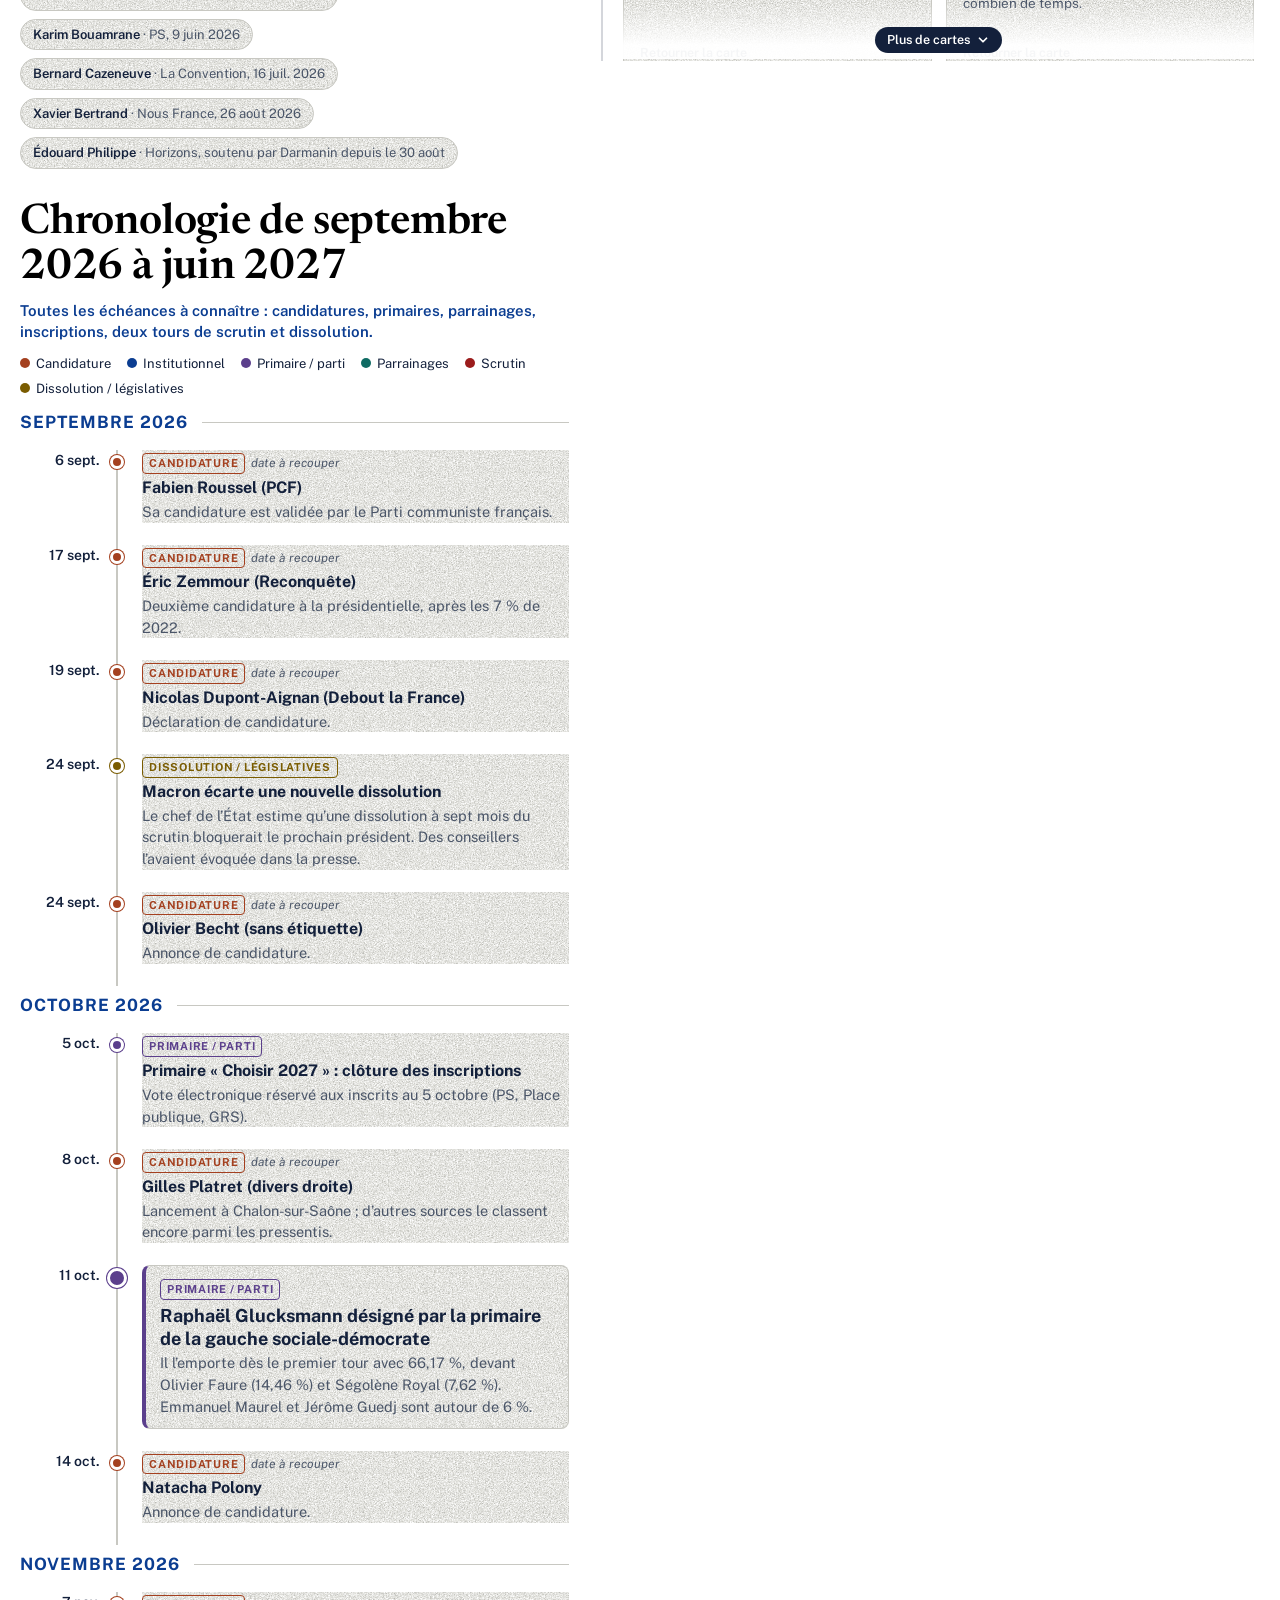
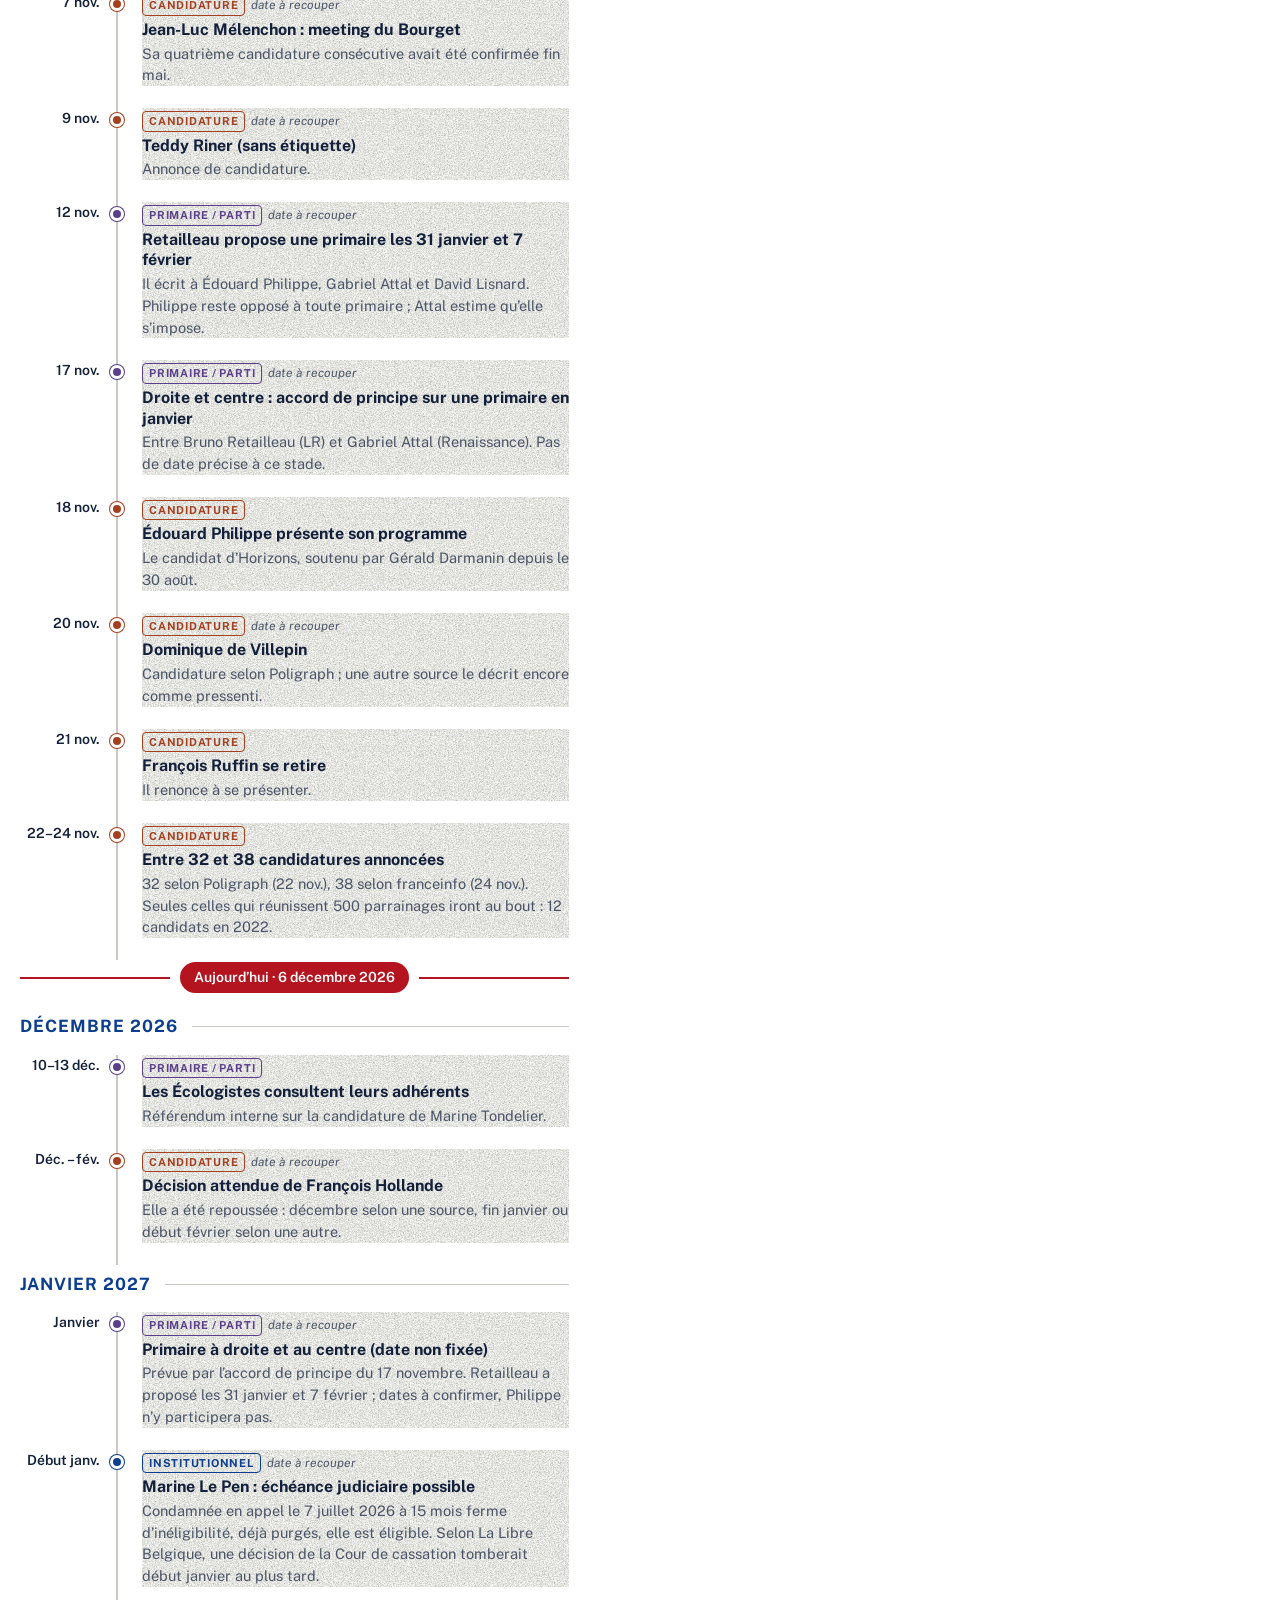
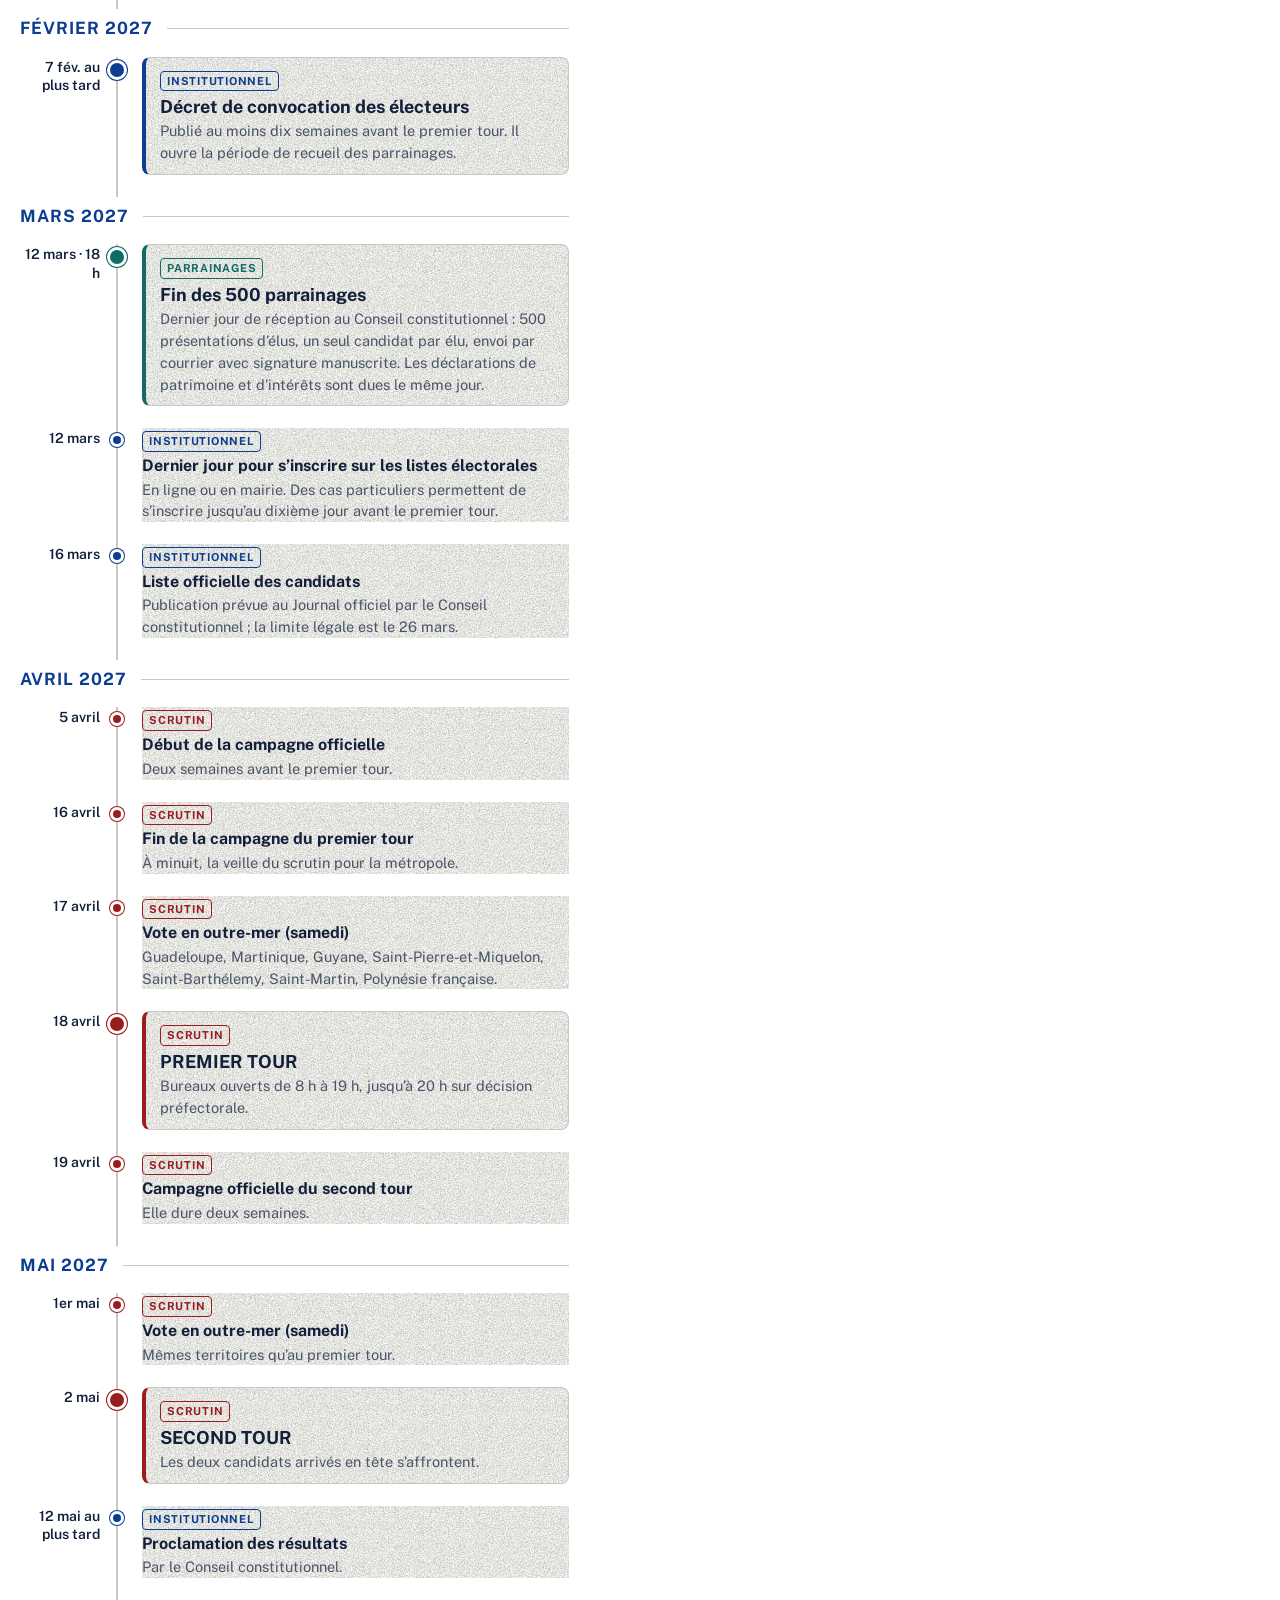
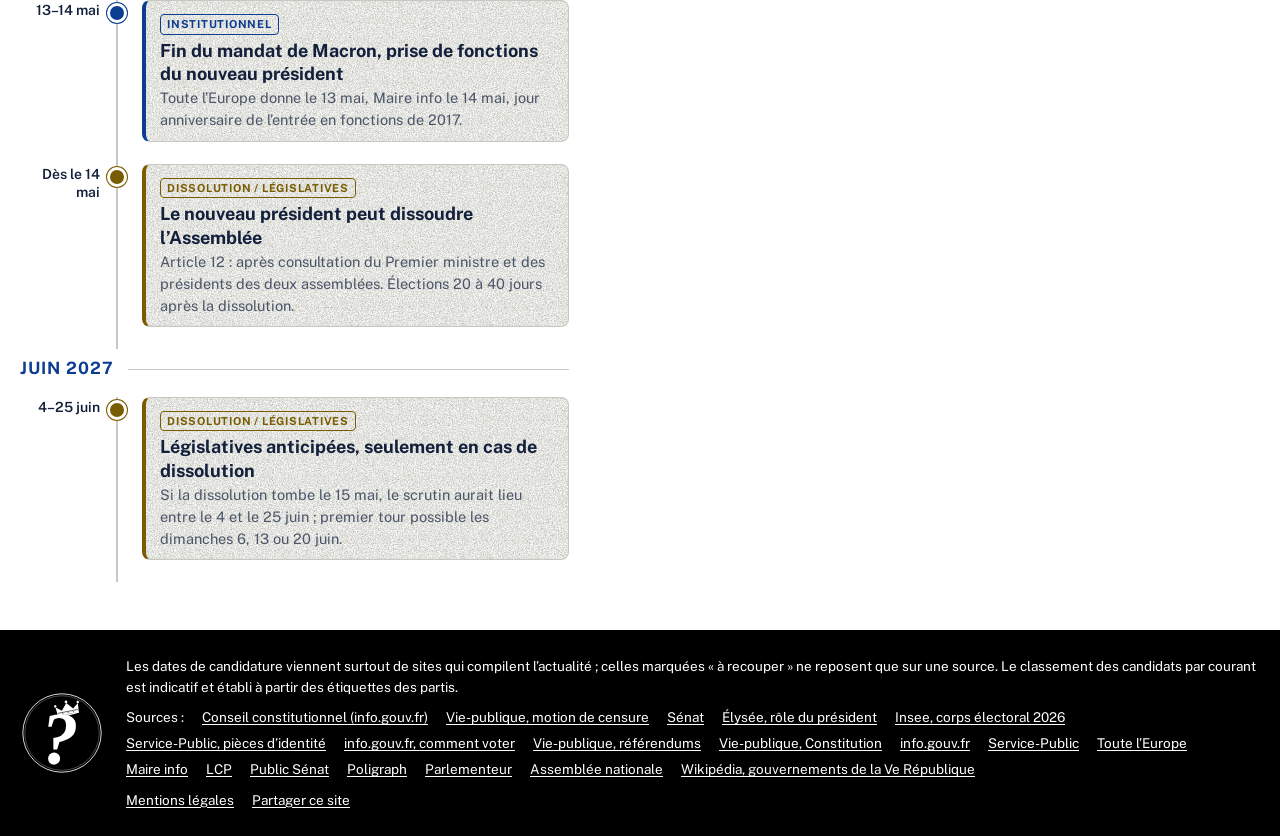
==== commit d382980e: "Phrase d'accroche sous la barre noire, avant « Qui sera le nouveau président » Co-Authored-By: Claud" ====
--- a/index.html
+++ b/index.html
@@ -228,6 +228,10 @@
   html body footer.foot{column-gap:14px}
   html body footer.foot .foot-logo{width:56px;height:56px}
 }
+
+/* Phrase d'accroche sous la barre noire (27 nov., 19 h) */
+html body header.top p.pitch{margin:22px 0 0;max-width:none;font:500 clamp(17px,1.7vw,22px)/1.45 var(--body);color:#000}
+@media (max-width:760px){html body header.top p.pitch{margin-top:16px}}
 </style>
 <link rel="stylesheet" href="auteur.css">
 <link rel="stylesheet" href="defiler.css">
@@ -268,6 +272,8 @@
         </div>
       </nav>
     </div>
+
+    <p class="pitch">Chaque jour, l’essentiel de la présidentielle 2027 en un coup d’œil : l’agenda de la semaine, la carte des rendez-vous des candidats, la chronologie jusqu’au scrutin et des cartes pour tout comprendre. Mis à jour chaque matin, factuel et neutre.</p>
 
     <section class="hero" aria-labelledby="h-hero">
       <div class="hero-top">
--- a/brand.css
+++ b/brand.css
@@ -5,9 +5,10 @@
    majuscules à peu près au haut de la ligne : hauteur des lettres = .713 t.
    Le disque du macaron fait 54/58 de son cadre. Disque voulu = .91 t (aussi gros que les lettres, du haut des majuscules et des
    hampes jusqu'au-dessous des lettres : validé par Pierre le 27 nov.) : cadre = .91 t / (54/58) = .98 t. Marge haute mesurée sur le
-   site : -.115 t met le centre du disque exactement au centre des majuscules (mesuré : écart 0,00 px à 92 px). */
+   site : -.115 t met le centre du disque exactement au centre des majuscules (mesuré : écart 0,00 px à 92 px).
+   27 nov., 18 h 50 : Pierre demande +10 % : cadre 1,078 t (disque 1,0 t), marge -.164 t pour garder le même centre (.375 t). */
 html body header.top>.brand{--t:clamp(40px,7vw,92px);max-width:none;display:flex;align-items:flex-start;gap:clamp(14px,2.2vw,26px);margin:18px 0 6px;padding:0 0 18px;border-bottom:4px solid #000}
-.brand-mark{flex:none;width:calc(var(--t)*.98);height:calc(var(--t)*.98);margin-top:calc(var(--t)*-.115);display:block}
+.brand-mark{flex:none;width:calc(var(--t)*1.078);height:calc(var(--t)*1.078);margin-top:calc(var(--t)*-.164);display:block}
 .brand-txt{min-width:0}
 .brand-dot{fill:var(--electric)}
 html body header.top .brand-name{margin:0;font:600 var(--t)/1 var(--display);letter-spacing:-.015em;color:#000}
@@ -23,21 +24,25 @@
 /* ===== Section « Qui sera… » : à part entière sous la marque =====
    Le logo « ? » couronné est carré, à droite du titre.
    Hauteur du bloc de texte mesurée sur le site : 190 px à 1400 px de large, 160 px à 1100 px, soit 50 px + 10 vw, plafonnée à 195 px.
+   27 nov., 18 h 50 : logo -10 % à la demande de Pierre, même emplacement : 45 px + 9 vw, de 99 à 175 px.
    (Une taille automatique par étirement + aspect-ratio ne marche pas : le logo reprend sa taille naturelle.)
    Le logo est centré (marges auto) dans la colonne vide à droite du texte, au milieu du bloc de texte en hauteur (mesuré : centres
    alignés à 0,0 px). Titre descendu : la règle de hero.css (`header.top > .hero.hero`, margin:0 0 10px) l'emportait sur la marge de 18 px de la
-   version précédente (qui n'a donc jamais été appliquée) ; on la bat avec le même doublement de classe. Marge 24 px + 6 px de la marque
-   + 10 px d'espacement = 40 px sous le filet noir (16 px avant). */
+   version précédente (qui n'a donc jamais été appliquée) ; on la bat avec le même doublement de classe. Marge 24 px + 6 px de la
+   marque + 10 px d'espacement = 40 px sous le filet noir (16 px avant). */
 html body header.top>.hero.hero{margin-top:24px}
 html body header.top .hero-top{justify-content:flex-start;gap:0}
 html body header.top .hero-top .hero-text{flex:0 1 auto}
 html body header.top .hero-top .hero-sub{width:0;min-width:100%}
-html body header.top .hero-top .hero-logo{display:block;flex:none;width:clamp(110px,calc(50px + 10vw),195px);height:clamp(110px,calc(50px + 10vw),195px);margin:auto}
+html body header.top .hero-top .hero-logo{display:block;flex:none;width:clamp(99px,calc(45px + 9vw),175px);height:clamp(99px,calc(45px + 9vw),175px);margin:auto}
 @media (max-width:760px){html body header.top .hero-top .hero-logo{display:none}}
 
 /* ===== Titres : serif de la marque, en noir. Intertitres : sans-serif rond, en bleu du site ===== */
 html body header.top .hero-q,html body header.top>h2.eyebrow,html body .section-h,html body .edito h2,html body .partage h3,html body .auteur .role{font-family:var(--display);font-weight:600;color:#000;text-transform:none;letter-spacing:-.005em;line-height:1.12}
-html body .section-h,html body .edito h2,html body .partage h3,html body .auteur .role{font-size:clamp(24px,2.4vw,32px)}
+html body .edito h2,html body .partage h3,html body .auteur .role{font-size:clamp(24px,2.4vw,32px)}
+/* Titres de section (dates essentielles, candidats, chronologie, cartes à retourner) : plus gros, en noir (27 nov., 19 h) ; le sous-titre bleu reste dessous, un peu plus petit */
+html body .section-h{font-size:clamp(32px,3.3vw,46px);line-height:1.08;margin-bottom:8px}
+html body .section-h+.sub{font-size:15px}
 html body header.top>h2.eyebrow{font-size:clamp(20px,2.9vw,42px)}
 html body header.top .hero-q .hero-qm{color:var(--brand-blue)}
 html body .auteur h2{font-family:var(--display);font-weight:600;color:#000}
@@ -77,13 +82,14 @@
   background-size:140px 140px,230px 230px,180px 180px;
 }
 
-/* ===== Carte des rendez-vous de la semaine (sous le semainier) : 2/3 de la largeur ; dans le tiers de droite, l'édito de la semaine (edito.json) puis la carte « Le site » (déplacée depuis la mosaïque par agenda.js ; « Les coulisses » passe en première place de la mosaïque) ===== */
+/* ===== Carte des rendez-vous de la semaine (sous le semainier) : 2/3 de la largeur ; dans le tiers de droite, l'édito de la semaine (edito.json) puis la carte « Le site » (déplacée depuis la mosaïque par agenda.js ; « Les coulisses » passe en première place de la mosaïque). Les deux cartes se partagent la hauteur et leur texte la remplit (27 nov.) ===== */
 html body header.top .ag-map{display:grid;grid-template-columns:minmax(0,2fr) minmax(0,1fr);gap:20px;align-items:stretch;max-width:none;margin:26px 0 8px;color:#000}
 html body header.top .ag-map.ag-map-solo{grid-template-columns:minmax(0,1fr)}
 html body .ag-map-main{box-sizing:border-box;min-width:0;display:flex;flex-direction:column;padding:22px 24px 18px;border:1px solid var(--line);border-radius:12px}
 .ag-map-side{list-style:none;margin:0;padding:0;display:flex;flex-direction:column;gap:20px;min-width:0}
-.ag-map-side .mo-card{flex:0 0 auto;min-height:0}
-.ag-edito .ag-edito-txt{margin:0 0 12px;font:400 15.5px/1.5 var(--body);color:#000}
+.ag-map-side .mo-card{flex:1 1 auto;min-height:0}
+.ag-map-side .mo-sub{font-size:16.5px;line-height:1.5;color:#000}
+.ag-edito .ag-edito-txt{margin:0 0 12px;font:400 16.5px/1.5 var(--body);color:#000}
 .ag-edito .ag-edito-sig{margin:auto 0 0;padding-top:12px;border-top:1px solid var(--line);font:700 13px/1.3 var(--body);color:#000}
 html body header.top .ag-map-t{margin:0 0 4px;font:600 clamp(24px,2.4vw,32px)/1.12 var(--display);letter-spacing:-.005em;color:#000;text-transform:none}
 html body header.top .ag-map-qm{color:var(--brand-blue)}
@@ -103,3 +109,6 @@
 @media (max-width:1000px){html body header.top .ag-map{grid-template-columns:minmax(0,1fr)}.ag-map-side{flex-direction:row}}
 @media (max-width:820px){.ag-map-grid{grid-template-columns:minmax(0,1fr)}html body .ag-map-main{padding:18px 16px 14px}}
 @media (max-width:640px){.ag-map-side{flex-direction:column}}
+
+/* ===== Photomaton du concepteur : sans cadre blanc, il se pose directement sur le fond papier (le blanc de l'image disparait par multiplication) ===== */
+html body .mo-portrait{border:0;background:transparent;mix-blend-mode:multiply}
